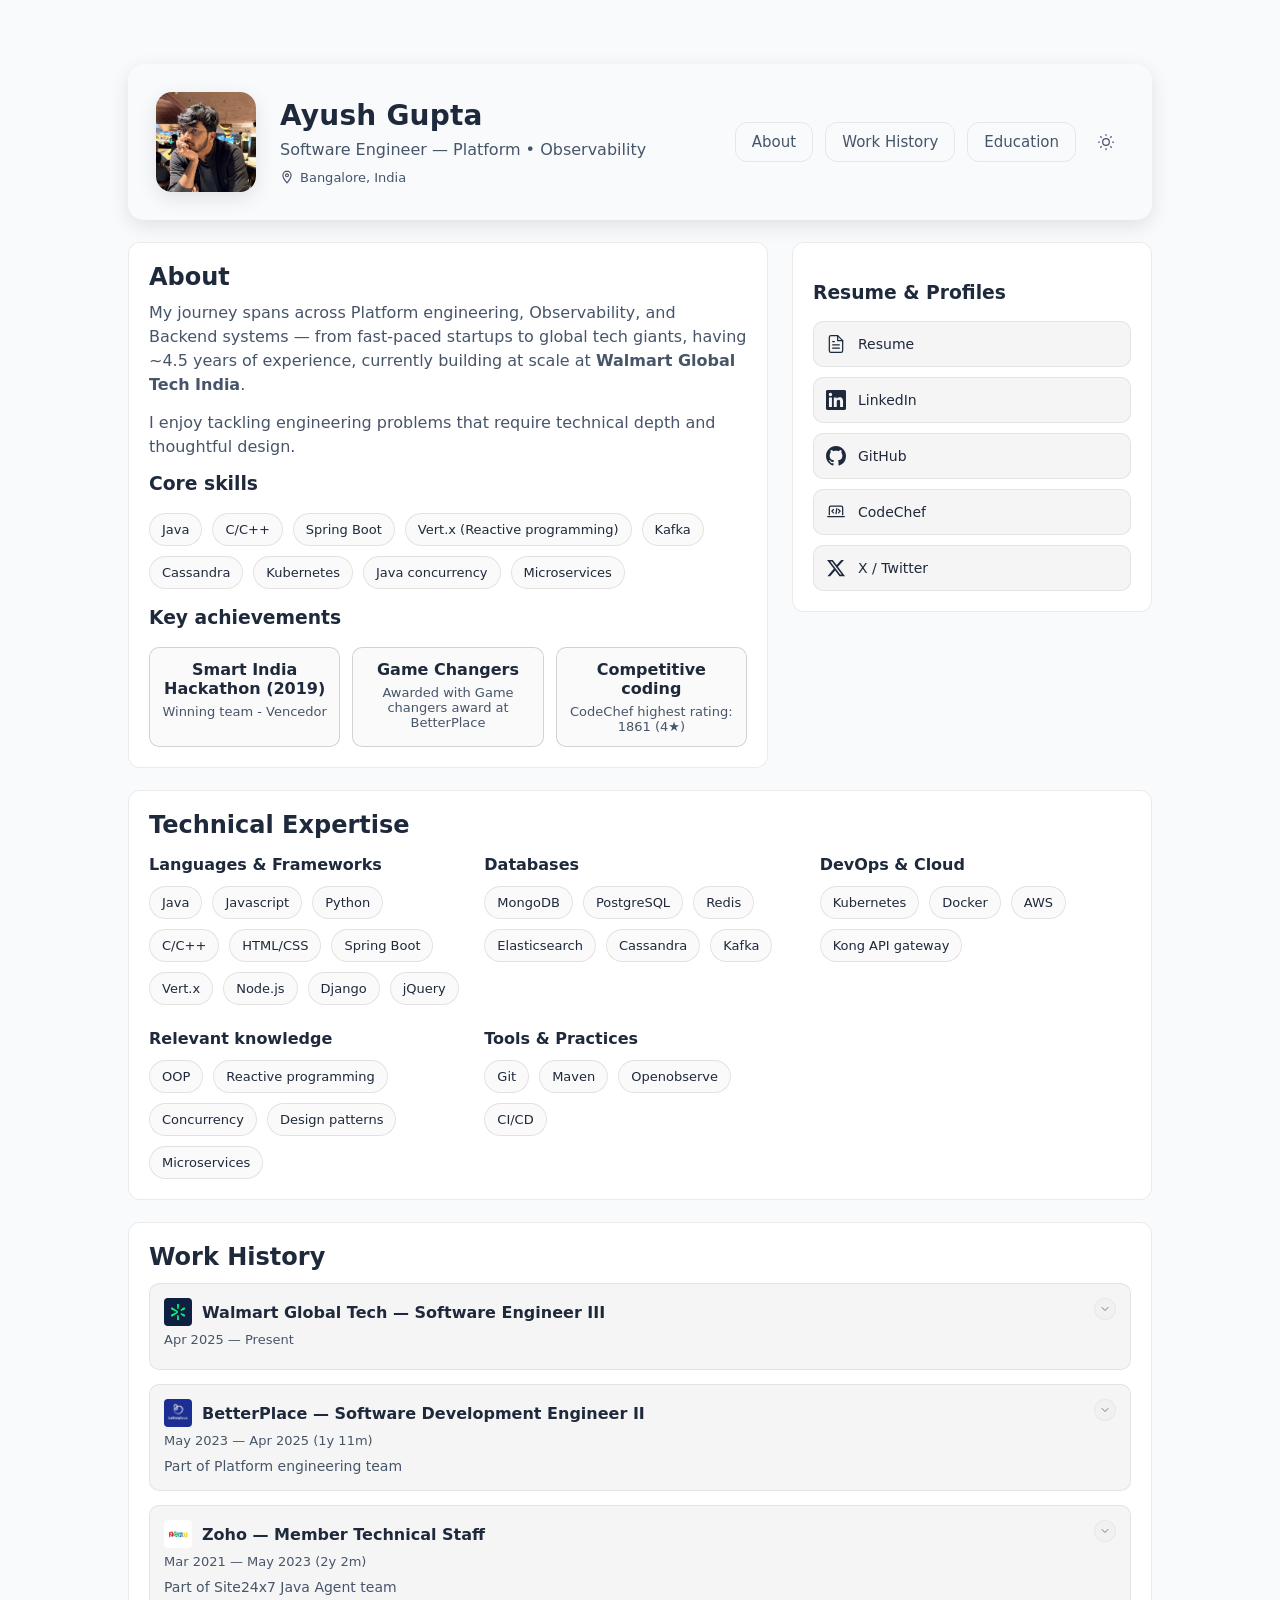
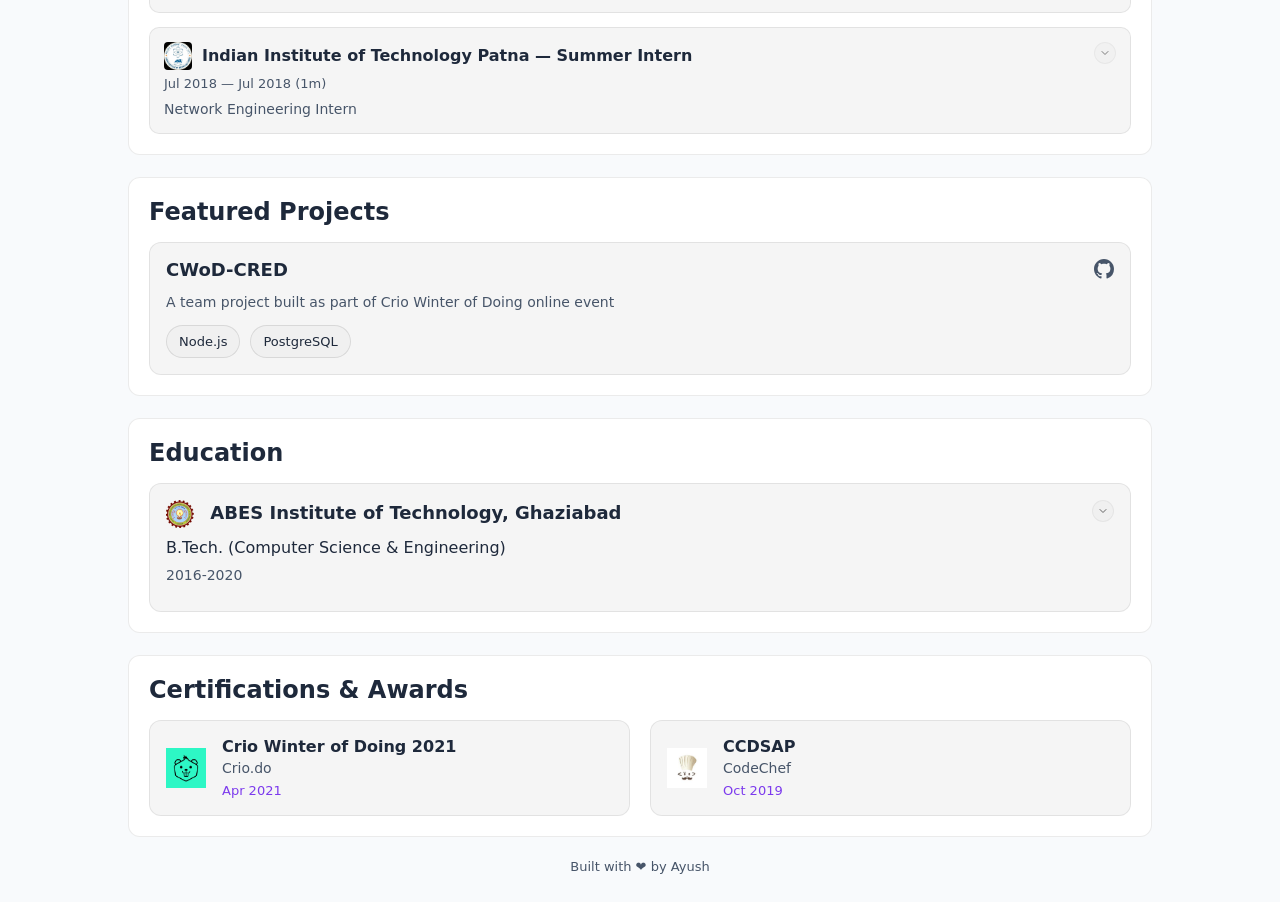
==== index.html @ 40478504 "Minor edits" ====
<!doctype html>
<html lang="en">
<head>
  <meta charset="utf-8" />
  <link rel="icon" type="image/jpeg" href="images/favicon.webp" />
  <meta name="viewport" content="width=device-width,initial-scale=1" />
  <title>Ayush Gupta — Portfolio</title>
  <meta name="description" content="Ayush Gupta — Software Engineer. Platform engineering, observability, backend systems." />
  <style>
    :root{
      --bg:#071224; --card:#071329; --text:#eaf0fb; --muted:#9aa8bf; --accent:#7c3aed; --accent-2:#2dd4bf;
      --glass: rgba(255,255,255,0.03); --card-border: rgba(255,255,255,0.02); --radius:14px; --maxw:1080px; --gap:20px; 
      --shadow: 0 6px 20px rgba(2,6,23,0.6);
      font-family:Inter, system-ui, -apple-system, "Segoe UI", Roboto, "Helvetica Neue", Arial; 
      color-scheme: dark light;
    }
    
    :root[data-theme="light"] {
      --bg: #f8fafc;
      --card: #ffffff;
      --text: #1e293b;
      --muted: #475569;
      --glass: rgba(0,0,0,0.04);
      --card-border: rgba(0,0,0,0.08);
      --shadow: 0 6px 20px rgba(0,0,0,0.1);
      color-scheme: light;
    }
    *{box-sizing:border-box}
    html,body{height:100%}
    body{margin:0;background:var(--bg);color:var(--text);-webkit-font-smoothing:antialiased;transition:background-color 0.3s, color 0.3s}
    a{color:inherit}
    .container{max-width:var(--maxw);margin:36px auto;padding:28px}

    /* Header (bigger) */
    header{display:flex;align-items:center;justify-content:space-between;gap:24px;padding:28px;border-radius:16px;background:linear-gradient(180deg, rgba(255,255,255,0.02), rgba(255,255,255,0.005));box-shadow:var(--shadow)}
    .brand{display:flex;align-items:center;gap:24px}
    .logo{height:100px;width:100px;border-radius:16px;overflow:hidden;box-shadow:var(--shadow)}
    .logo img{width:100%;height:100%;object-fit:cover}
    .title{line-height:1.2}
    .title h1{margin:0;font-size:28px;letter-spacing:0.2px;font-weight:700}
    .title p{margin:8px 0 0;color:var(--muted);font-size:16px}

    nav{display:flex;gap:12px}
    .chip{
      background:transparent;
      padding:10px 16px;
      border-radius:12px;
      font-size:15px;
      color:var(--muted);
      text-decoration:none;
      border:1px solid var(--card-border);
      transition:all 0.2s ease
    }
    .chip:hover{
      border-color:var(--accent);
      color:var(--accent);
      background:var(--glass)
    }

    main{margin-top:22px}
    .layout{display:grid;grid-template-columns:1fr 360px;gap:24px}

    .theme-toggle {
      cursor: pointer;
      border: none;
      background: transparent;
      padding: 8px;
      border-radius: 50%;
      display: flex;
      align-items: center;
      justify-content: center;
      color: var(--muted);
      transition: color 0.3s, background-color 0.3s;
    }
    .theme-toggle:hover {
      color: var(--text);
      background: var(--glass);
    }
    .theme-icon {
      width: 20px;
      height: 20px;
    }
    :root[data-theme="light"] .theme-icon .moon {
      display: none;
    }
    :root:not([data-theme="light"]) .theme-icon .sun {
      display: none;
    }
    
    .card{
      background:var(--card);
      border-radius:12px;
      padding:20px;
      border: 1px solid var(--card-border);
      transition: background-color 0.3s, border-color 0.3s;
    }
    h2{margin:0 0 8px}
    p.lead{color:var(--muted);margin:10px 0 14px;line-height:1.5}

    .skills{display:flex;flex-wrap:wrap;gap:10px}
    .skill{
      background:var(--glass);
      border:1px solid var(--card-border);
      padding:8px 12px;
      border-radius:999px;
      font-size:13px;
      color:var(--text);
      transition:all 0.2s ease
    }
    :root[data-theme="light"] .skill {
      background:rgba(0,0,0,0.02);
      border-color:rgba(0,0,0,0.1);
    }

    .experience{display:flex;flex-direction:column;gap:14px}
    .exp-item{
      padding:14px;
      border-radius:10px;
      background:var(--glass);
      border:1px solid var(--card-border);
      cursor:pointer;
      transition:all 0.3s ease;
      position:relative;
      overflow:hidden
    }
    .exp-item:hover {
      transform:translateY(-2px);
      border-color:var(--accent);
      box-shadow:var(--shadow)
    }
    .exp-item h4{margin:0 0 6px;font-size:16px}
    .exp-item time{display:block;color:var(--muted);font-size:13px;margin-bottom:8px}
    .small{color:var(--muted);font-size:14px;line-height:1.45}
    
    /* Expanded state styles */
    .exp-item .exp-details {
      height:0;
      opacity:0;
      transition:all 0.3s ease;
      overflow:hidden
    }
    .exp-item.expanded .exp-details {
      height:auto;
      opacity:1;
      margin-top:16px;
      padding-top:16px;
      border-top:1px dashed var(--card-border)
    }
    .exp-item::after {
      content:"";
      position:absolute;
      right:14px;
      top:14px;
      width:20px;
      height:20px;
      background:var(--glass);
      border:1px solid var(--card-border);
      border-radius:50%;
      transition:all 0.3s ease;
      background-image: url("data:image/svg+xml,%3Csvg xmlns='http://www.w3.org/2000/svg' viewBox='0 0 24 24' fill='none' stroke='currentColor' stroke-width='2' stroke-linecap='round' stroke-linejoin='round'%3E%3Cpolyline points='6 9 12 15 18 9'%3E%3C/polyline%3E%3C/svg%3E");
      background-size:12px;
      background-position:center;
      background-repeat:no-repeat;
      opacity:0.5
    }
    .exp-item:hover::after {
      opacity:1;
      border-color:var(--accent)
    }
    .exp-item.expanded::after {
      transform:rotate(180deg)
    }
    
    /* Awards section styles */
    .awards-section {
      margin-top: 20px;
      padding-top: 20px;
      border-top: 1px dashed var(--card-border);
    }
    
    .awards-section h5 {
      font-size: 15px;
      margin: 0 0 12px;
      color: var(--text);
    }
    
    .award-card {
      display: flex;
      gap: 16px;
      padding: 12px;
      border-radius: 8px;
      background: var(--glass);
      border: 1px solid var(--card-border);
      transition: all 0.2s ease;
    }
    
    .award-card:hover {
      transform: translateY(-2px);
      border-color: var(--accent);
      box-shadow: var(--shadow);
    }
    
    .award-image {
      width: 100px;
      height: 70px;
      object-fit: cover;
      border-radius: 6px;
      border: 1px solid var(--card-border);
    }
    
    .award-content {
      flex: 1;
    }
    
    .award-content h6 {
      margin: 0 0 6px;
      font-size: 14px;
      color: var(--text);
    }
    
    .award-content p {
      margin: 0 0 6px;
      font-size: 13px;
      color: var(--muted);
      line-height: 1.4;
    }
    
    .award-content time {
      font-size: 12px;
      color: var(--accent);
      margin: 0;
    }

    /* Technical Skills Section */
    .skills-grid {
      display: grid;
      grid-template-columns: repeat(auto-fit, minmax(250px, 1fr));
      gap: 24px;
      margin-top: 16px;
    }
    
    .skill-category h3 {
      font-size: 16px;
      margin: 0 0 12px;
      color: var(--text);
    }

    /* Projects Section */
    .projects-grid {
      display: grid;
      grid-template-columns: repeat(auto-fit, minmax(300px, 1fr));
      gap: 20px;
      margin-top: 16px;
    }

    .project-card {
      background: var(--glass);
      border: 1px solid var(--card-border);
      border-radius: 12px;
      padding: 16px;
      transition: all 0.3s ease;
    }

    .project-card:hover {
      transform: translateY(-2px);
      border-color: var(--accent);
      box-shadow: var(--shadow);
    }

    .project-header {
      display: flex;
      justify-content: space-between;
      align-items: flex-start;
      margin-bottom: 12px;
    }

    .project-header h3 {
      margin: 0;
      font-size: 18px;
      color: var(--text);
    }

    .project-links {
      display: flex;
      gap: 8px;
    }

    .project-link {
      width: 20px;
      height: 20px;
      color: var(--muted);
      transition: color 0.2s ease;
    }

    .project-link:hover {
      color: var(--accent);
    }

    .project-description {
      color: var(--muted);
      font-size: 14px;
      line-height: 1.5;
      margin: 0 0 12px;
    }

    /* Education Section */
    .education-list {
      display: flex;
      flex-direction: column;
      gap: 20px;
      margin-top: 16px;
    }

    .edu-item {
      background: var(--glass);
      border: 1px solid var(--card-border);
      border-radius: 12px;
      padding: 16px;
      cursor: pointer;
      position: relative;
      transition: all 0.3s ease;
    }
    .edu-item:hover { transform: translateY(-2px); border-color: var(--accent); box-shadow: var(--shadow); }

    .edu-header {
      display: flex;
      justify-content: space-between;
      align-items: baseline;
      margin-bottom: 8px;
    }

    .edu-header h3 {
      margin: 0;
      font-size: 18px;
      color: var(--text);
    }

    .edu-header time {
      color: var(--accent);
      font-size: 14px;
      margin-right: 40px;
    }

    .edu-major {
      font-size: 16px;
      color: var(--text);
      margin: 10px 0;
    }

    .edu-details {
      color: var(--muted);
      font-size: 14px;
      margin: 4px 0 12px;
    }

    /* Collapsible details for education (like Work History) */
    .edu-item .edu-details-wrap {
      height: 0;
      opacity: 0;
      overflow: hidden;
      transition: all 0.3s ease;
    }
    .edu-item.expanded .edu-details-wrap {
      height: auto;
      opacity: 1;
      margin-top: 12px;
      padding-top: 12px;
      border-top: 1px dashed var(--card-border);
    }
    .edu-item::after {
      content: "";
      position: absolute;
      right: 16px;
      top: 16px;
      width: 20px;
      height: 20px;
      background: var(--glass);
      border: 1px solid var(--card-border);
      border-radius: 50%;
      transition: all 0.3s ease;
      background-image: url("data:image/svg+xml,%3Csvg xmlns='http://www.w3.org/2000/svg' viewBox='0 0 24 24' fill='none' stroke='currentColor' stroke-width='2' stroke-linecap='round' stroke-linejoin='round'%3E%3Cpolyline points='6 9 12 15 18 9'%3E%3C/polyline%3E%3C/svg%3E");
      background-size: 12px;
      background-position: center;
      background-repeat: no-repeat;
      opacity: 0.6;
    }
    .edu-item:hover::after { opacity: 1; border-color: var(--accent); }
    .edu-item.expanded::after { transform: rotate(180deg); }

    .edu-achievements {
      display: flex;
      flex-wrap: wrap;
      gap: 16px;
      margin-top: 12px;
      padding-top: 12px;
      border-top: 1px dashed var(--card-border);
    }

    .achievement-item {
      display: flex;
      align-items: center;
      gap: 8px;
    }

    .achievement-label {
      color: var(--muted);
      font-size: 13px;
    }

    .achievement-value {
      color: var(--text);
      font-size: 13px;
      font-weight: 500;
    }

    /* Certifications Section */
    .cert-grid {
      display: grid;
      grid-template-columns: repeat(auto-fit, minmax(250px, 1fr));
      gap: 20px;
      margin-top: 16px;
    }

    .cert-card {
      display: flex;
      align-items: center;
      gap: 16px;
      background: var(--glass);
      border: 1px solid var(--card-border);
      border-radius: 12px;
      padding: 16px;
      transition: all 0.3s ease;
    }

    .cert-card:hover {
      transform: translateY(-2px);
      border-color: var(--accent);
      box-shadow: var(--shadow);
    }

    .cert-logo {
      width: 40px;
      height: 40px;
      color: var(--accent);
      flex-shrink: 0;
    }

    .cert-content {
      flex: 1;
    }

    .cert-content h3 {
      margin: 0 0 4px;
      font-size: 16px;
      color: var(--text);
    }

    .cert-content p {
      margin: 0 0 4px;
      font-size: 14px;
      color: var(--muted);
    }

    .cert-content time {
      font-size: 13px;
      color: var(--accent);
    }

    /* Modal styles (rectangle, more spacious) */
    .modal {
      display: none;
      position: fixed;
      inset: 0;
      width: 100%;
      height: 100%;
      background: rgba(0, 0, 0, 0.86);
      backdrop-filter: blur(6px);
      z-index: 1200;
      opacity: 0;
      transition: opacity 0.24s ease;
      align-items: center;
      justify-content: center;
      padding: 24px;
    }

    .modal.active { display: flex; opacity: 1; }

    .modal-content {
      position: relative;
      background: var(--card);
      border: 1px solid var(--card-border);
      border-radius: 12px;
      box-shadow: 0 32px 70px -24px rgba(0,0,0,0.55);
      margin: 0 auto;
      padding: 0;
      display: flex;
      align-items: center;
      justify-content: center;
      max-width: 96vw;
      max-height: 92vh;
      width: auto;
      height: auto;
      overflow: visible;
      transform: scale(0.99);
      transition: transform 0.24s ease, box-shadow 0.24s ease;
    }

    .modal.active .modal-content { transform: scale(1); }

    /* Left column (image or media) */
    .modal-content .media-column {
      flex: 0 0 42%;
      background: rgba(0,0,0,0.03);
      display:flex;
      align-items:center;
      justify-content:center;
      padding: 18px;
    }

    /* Right column (text/content) */
    .modal-content .content-column {
      flex: 1 1 58%;
      padding: 22px;
      overflow:auto;
    }

    /* Image/media inside left column */
    #modalImage {
      display: block;
      max-width: 90vw;
      max-height: 80vh;
      width: auto;
      height: auto;
      object-fit: contain;
      border-radius: 8px;
      margin: 0 auto;
      box-shadow: 0 4px 24px rgba(0,0,0,0.18);
      background: var(--card);
    }

    /* Modal navigation buttons for image slider */
    .modal-nav {
      position: absolute;
      top: 50%;
      transform: translateY(-50%);
      display: flex;
      gap: 12px;
      width: 100%;
      pointer-events: none;
    }
    .modal-nav button {
      pointer-events: auto;
      background: rgba(0,0,0,0.45);
      color: #fff;
      border: none;
      width: 44px;
      height: 44px;
      border-radius: 50%;
      display: flex;
      align-items: center;
      justify-content: center;
      cursor: pointer;
      transition: transform 0.12s ease, background 0.12s ease;
      box-shadow: 0 6px 16px rgba(0,0,0,0.35);
    }
    .modal-nav button:hover { transform: scale(1.06); background: rgba(0,0,0,0.6); }
    .modal-nav .prev { position: absolute; left: 12px; }
    .modal-nav .next { position: absolute; right: 12px; }

    .modal-indicator {
      position: absolute;
      bottom: 10px;
      left: 50%;
      transform: translateX(-50%);
      color: var(--text);
      background: rgba(0,0,0,0.3);
      padding: 6px 10px;
      border-radius: 999px;
      font-size: 13px;
      backdrop-filter: blur(6px);
    }

    /* Modal close - slightly larger for easier hit target */
    .modal-close {
      position: absolute;
      top: 14px;
      right: 14px;
      width: 44px;
      height: 44px;
      border: none;
      background: var(--card);
      color: var(--text);
      border-radius: 50%;
      cursor: pointer;
      display: flex;
      align-items: center;
      justify-content: center;
      box-shadow: 0 6px 18px rgba(0, 0, 0, 0.25);
      border: 1px solid var(--card-border);
      transition: all 0.18s ease;
      z-index: 3;
    }

    .modal-close:hover { background: var(--accent); color: white; transform: scale(1.06); }

    /* Make award image clickable */
    .award-image { cursor: pointer; transition: transform 0.18s ease; }
    .award-image:hover { transform: scale(1.03); }



    @media (max-width:900px) {
      .modal-content { flex-direction: column; height: auto; max-height: 92vh; }
      .modal-content .media-column { flex: 0 0 auto; width: 100%; padding:12px }
      .modal-content .content-column { padding:16px }
      #modalImage { max-height: 48vh }
    }

    .right .card{position:sticky;top:28px}
    .profiles{display:flex;flex-direction:column;gap:10px}
    .profile-link{
      display:flex;
      align-items:center;
      gap:12px;
      text-decoration:none;
      padding:12px;
      border-radius:10px;
      background:var(--glass);
      border:1px solid var(--card-border);
      transition:all 0.2s ease
    }
    .profile-link:hover {
      border-color:var(--accent);
      background:var(--glass);
      transform:translateY(-1px)
    }
    .profile-link svg{
      width:20px;
      height:20px;
      flex:0 0 20px;
      transition:color 0.2s ease
    }
    .profile-link span{
      font-size:14px;
      color:var(--text);
      transition:color 0.2s ease
    }
    .profile-link:hover svg,
    .profile-link:hover span {
      color:var(--accent)
    }

    .profile-image { cursor: pointer; transition: transform 0.18s ease; }
    .profile-image:hover { transform: scale(1.03); }

    .meta-block{margin-top:12px;padding-top:12px;border-top:1px dashed rgba(255,255,255,0.02)}

    /* Achievements moved to center */
    .achievements-core{display:grid;grid-template-columns:repeat(3,1fr);gap:12px;margin-top:14px}
    .ach-card{
      background: var(--glass);
      padding:12px;
      border-radius:10px;
      border:1px solid var(--card-border);
      text-align:center;
      cursor:pointer;
      transition:all 0.28s ease;
      position:relative;
      overflow:hidden;
    }
    .ach-card:hover{transform:translateY(-3px);box-shadow:var(--shadow);border-color:var(--accent)}
    .ach-card h4{margin:0 0 6px}
    .ach-card p{margin:0;color:var(--muted);font-size:13px}
    .ach-card .ach-details{height:0;opacity:0;overflow:hidden;transition:all 0.28s ease;padding:0 6px}
    .ach-card.expanded{border-color:var(--accent)}
    .ach-card.expanded .ach-details{height:auto;opacity:1;margin-top:12px;padding-top:12px;border-top:1px dashed var(--card-border)}
  /* Remove dropdown indicator for achievement cards */
  .ach-card::after{display:none}

    /* Light mode: make achievements look boxier with clearer borders */
    :root[data-theme="light"] .ach-card {
      background: rgba(0,0,0,0.02);
      border-color: rgba(0,0,0,0.16);
    }

    footer{text-align:center;color:var(--muted);font-size:13px;margin-top:22px}

    @media (max-width:980px){.layout{grid-template-columns:1fr}.achievements-core{grid-template-columns:repeat(2,1fr)}.logo{height:68px;width:68px}.title h1{font-size:20px}}
    @media (max-width:560px){.achievements-core{grid-template-columns:1fr}.logo{height:56px;width:56px}.title h1{font-size:18px}}
  </style>
</head>
<body>
  <div class="container">
    <header>
  <div class="brand">
  <div class="logo"><img src="" class="profile-image" alt="Ayush Gupta"></div>
        <div class="title">
          <h1>Ayush Gupta</h1>
          <p>Software Engineer — Platform • Observability</p>
          <p style="font-size:13px;color:var(--muted);margin:10px 0 0;display:flex;align-items:center;gap:6px"><svg width="14" height="14" viewBox="0 0 24 24" fill="none" stroke="currentColor" stroke-width="2" stroke-linecap="round" stroke-linejoin="round"><path d="M12 2C8.13 2 5 5.13 5 9c0 5.25 7 13 7 13s7-7.75 7-13c0-3.87-3.13-7-7-7zM12 11.5c-1.38 0-2.5-1.12-2.5-2.5s1.12-2.5 2.5-2.5 2.5 1.12 2.5 2.5-1.12 2.5-2.5 2.5z"/></svg>Bangalore, India</p>
        </div>
      </div>

      <nav>
        <a class="chip" href="#about">About</a>
        <a class="chip" href="#timeline">Work History</a>
        <a class="chip" href="#education">Education</a>
        <button class="chip theme-toggle" aria-label="Toggle theme">
          <svg class="theme-icon" viewBox="0 0 24 24" fill="none" xmlns="http://www.w3.org/2000/svg">
            <path class="sun" d="M12 3v1m0 16v1m9-9h-1M4 12H3m15.364 6.364l-.707-.707M6.343 6.343l-.707-.707m12.728 0l-.707.707M6.343 17.657l-.707.707M16 12a4 4 0 11-8 0 4 4 0 018 0z" stroke="currentColor" stroke-width="1.5" stroke-linecap="round" stroke-linejoin="round"/>
            <path class="moon" d="M20.354 15.354A9 9 0 018.646 3.646 9.003 9.003 0 0012 21a9.003 9.003 0 008.354-5.646z" stroke="currentColor" stroke-width="1.5"/>
          </svg>
        </button>
      </nav>
    </header>

    <main>
      <div class="layout">
        <section class="card" id="about">
          <h2>About</h2>
          <p class="lead">My journey spans across Platform engineering, Observability, and Backend systems — from fast-paced startups to global tech giants, having ~4.5 years of experience, currently building at scale at <strong>Walmart Global Tech India</strong>.</p>
          <p class="lead">I enjoy tackling engineering problems that require technical depth and thoughtful design.</p>

          <h3 style="margin-top:12px">Core skills</h3>
          <div class="skills" style="margin-top:8px">
            <div class="skill">Java</div>
            <div class="skill">C/C++</div>
            <div class="skill">Spring Boot</div>
            <div class="skill">Vert.x (Reactive programming)</div>
            <div class="skill">Kafka</div>
            <div class="skill">Cassandra</div>
            <div class="skill">Kubernetes</div>
            <div class="skill">Java concurrency</div>
            <div class="skill">Microservices</div>
          </div>

          <div id="achievements" style="margin-top:18px">
            <h3>Key achievements</h3>
            <div class="achievements-core">
              <div class="ach-card">
                <h4>Smart India Hackathon (2019)</h4>
                <p>Winning team - Vencedor</p>
                <!-- <div class="ach-details">
                  <p style="margin:0;color:var(--text);font-size:14px;line-height:5.0">Part of a cross-functional team that built a prototype solution for insurance claim automation; presented solution to judges and awarded first place in the regional round.</p>
                </div> -->
              </div>

              <div class="ach-card">
                <h4>Game Changers</h4>
                <p>Awarded with Game changers award at BetterPlace</p>
                <!-- <div class="ach-details">
                  <p style="margin:0;color:var(--text);font-size:14px;line-height:5.0">Recognized for impactful engineering contributions that improved platform reliability and throughput; contributed key design changes adopted across services.</p>
                </div> -->
              </div>

              <div class="ach-card">
                <h4>Competitive coding</h4>
                <p>CodeChef highest rating: 1861 (4★)</p>
                <!-- <div class="ach-details">
                  <p style="margin:0;color:var(--text);font-size:14px;line-height:5.0">Active competitive programmer with a focus on algorithms and data structures; participated in national-level contests and mentored juniors.</p>
                </div> -->
              </div>
            </div>
          </div>

        </section>

        <aside class="right">
          <div class="card">
            <h3>Resume & Profiles</h3>
            <div class="profiles" style="margin-top:10px">
              <a class="profile-link" href="https://bit.ly/resume-ayush-2025" target="_blank">
                <svg viewBox="0 0 24 24" fill="none" xmlns="http://www.w3.org/2000/svg">
                  <path d="M14 2H6C4.89543 2 4 2.89543 4 4V20C4 21.1046 4.89543 22 6 22H18C19.1046 22 20 21.1046 20 20V8L14 2Z" stroke="currentColor" stroke-width="1.5" stroke-linecap="round" stroke-linejoin="round"/>
                  <path d="M14 2V8H20" stroke="currentColor" stroke-width="1.5" stroke-linecap="round" stroke-linejoin="round"/>
                  <path d="M16 13H8" stroke="currentColor" stroke-width="1.5" stroke-linecap="round" stroke-linejoin="round"/>
                  <path d="M16 17H8" stroke="currentColor" stroke-width="1.5" stroke-linecap="round" stroke-linejoin="round"/>
                  <path d="M10 9H8" stroke="currentColor" stroke-width="1.5" stroke-linecap="round" stroke-linejoin="round"/>
                </svg>
                <span>Resume</span>
              </a>
              <a class="profile-link" href="https://linkedin.com/in/ayug98" target="_blank">
                <svg viewBox="0 0 24 24" fill="none" xmlns="http://www.w3.org/2000/svg"><path fill-rule="evenodd" clip-rule="evenodd" d="M20.447 20.452h-3.554v-5.569c0-1.328-.027-3.037-1.852-3.037-1.853 0-2.136 1.445-2.136 2.939v5.667H9.351V9h3.414v1.561h.046c.477-.9 1.637-1.85 3.37-1.85 3.601 0 4.267 2.37 4.267 5.455v6.286zM5.337 7.433a2.062 2.062 0 01-2.063-2.065 2.064 2.064 0 112.063 2.065zm1.782 13.019H3.555V9h3.564v11.452zM22.225 0H1.771C.792 0 0 .774 0 1.729v20.542C0 23.227.792 24 1.771 24h20.451C23.2 24 24 23.227 24 22.271V1.729C24 .774 23.2 0 22.222 0h.003z" fill="currentColor"/></svg>
                <span>LinkedIn</span>
              </a>
              <a class="profile-link" href="https://github.com/ayush-0101" target="_blank">
                <svg viewBox="0 0 24 24" fill="none" xmlns="http://www.w3.org/2000/svg"><path fill-rule="evenodd" clip-rule="evenodd" d="M12 0C5.37 0 0 5.37 0 12c0 5.31 3.435 9.795 8.205 11.385.6.105.825-.255.825-.57 0-.285-.015-1.23-.015-2.235-3.015.555-3.795-.735-4.035-1.41-.135-.345-.72-1.41-1.23-1.695-.42-.225-1.02-.78-.015-.795.945-.015 1.62.87 1.845 1.23 1.08 1.815 2.805 1.305 3.495.99.105-.78.42-1.305.765-1.605-2.67-.3-5.46-1.335-5.46-5.925 0-1.305.465-2.385 1.23-3.225-.12-.3-.54-1.53.12-3.18 0 0 1.005-.315 3.3 1.23.96-.27 1.98-.405 3-.405s2.04.135 3 .405c2.295-1.56 3.3-1.23 3.3-1.23.66 1.65.24 2.88.12 3.18.765.84 1.23 1.905 1.23 3.225 0 4.605-2.805 5.625-5.475 5.925.435.375.81 1.095.81 2.22 0 1.605-.015 2.895-.015 3.3 0 .315.225.69.825.57A12.02 12.02 0 0024 12c0-6.63-5.37-12-12-12z" fill="currentColor"/></svg>
                <span>GitHub</span>
              </a>
              <a class="profile-link" href="https://codechef.com/users/ayush_0101" target="_blank">
                <svg viewBox="0 0 24 24" fill="none" xmlns="http://www.w3.org/2000/svg">
                  <path d="M20 16V7C20 5.89543 19.1046 5 18 5H6C4.89543 5 4 5.89543 4 7V16" stroke="currentColor" stroke-width="1.5"/>
                  <path d="M2 17.5H22" stroke="currentColor" stroke-width="1.5" stroke-linecap="round"/>
                  <path d="M9 9L7 11L9 13" stroke="currentColor" stroke-width="1.5" stroke-linecap="round" stroke-linejoin="round"/>
                  <path d="M15 9L17 11L15 13" stroke="currentColor" stroke-width="1.5" stroke-linecap="round" stroke-linejoin="round"/>
                  <path d="M12 14L13 8" stroke="currentColor" stroke-width="1.5" stroke-linecap="round"/>
                </svg>
                <span>CodeChef</span>
              </a>
              <a class="profile-link" href="https://x.com/ayug_98" target="_blank">
                <svg viewBox="0 0 24 24" fill="none" xmlns="http://www.w3.org/2000/svg"><path d="M18.244 2.25h3.308l-7.227 8.26 8.502 11.24H16.17l-5.214-6.817L4.99 21.75H1.68l7.73-8.835L1.254 2.25H8.08l4.713 6.231zm-1.161 17.52h1.833L7.084 4.126H5.117z" fill="currentColor"/></svg>
                <span>X / Twitter</span>
              </a>
            </div>
          </div>
        </aside>
      </div>

      <style>
        .company-logo {
          width: 28px;
          height: 28px;
          margin-right: 10px;
          vertical-align: middle;
          display: inline-block;
          object-fit: contain;
          background: transparent;
        }
        .zoho-logo {
          background: #fff;
          padding: 2px;
          border-radius: 4px;
        }
        .exp-item h4 {
          display: flex;
          align-items: center;
        }
      </style>
      <!-- Technical Skills Section -->
      <section class="card" id="skills-detail" style="margin-top:22px">
        <h2>Technical Expertise</h2>
        <div class="skills-grid">
          <div class="skill-category">
            <h3>Languages & Frameworks</h3>
            <div class="skills">
              <div class="skill">Java</div>
              <div class="skill">Javascript</div>
              <div class="skill">Python</div>
              <div class="skill">C/C++</div>
              <div class="skill">HTML/CSS</div>
              <div class="skill">Spring Boot</div>
              <div class="skill">Vert.x</div>
              <div class="skill">Node.js</div>
              <div class="skill">Django</div>
              <div class="skill">jQuery</div>
            </div>
          </div>
          <div class="skill-category">
            <h3>Databases</h3>
            <div class="skills">
              <div class="skill">MongoDB</div>
              <div class="skill">PostgreSQL</div>
              <div class="skill">Redis</div>
              <div class="skill">Elasticsearch</div>
              <div class="skill">Cassandra</div>
              <div class="skill">Kafka</div>
            </div>
          </div>
          <div class="skill-category">
            <h3>DevOps & Cloud</h3>
            <div class="skills">
              <div class="skill">Kubernetes</div>
              <div class="skill">Docker</div>
              <div class="skill">AWS</div>
              <div class="skill">Kong API gateway</div>
            </div>
          </div>
          <div class="skill-category">
            <h3>Relevant knowledge</h3>
            <div class="skills">
              <div class="skill">OOP</div>
              <div class="skill">Reactive programming</div>
              <div class="skill">Concurrency</div>
              <div class="skill">Design patterns</div>
              <div class="skill">Microservices</div>
            </div>
          </div>
          <div class="skill-category">
            <h3>Tools & Practices</h3>
            <div class="skills">
              <div class="skill">Git</div>
              <div class="skill">Maven</div>
              <div class="skill">Openobserve</div>
              <div class="skill">CI/CD</div>
            </div>
          </div>
        </div>
      </section>

      <!-- Work History Section -->
      <section class="card" id="timeline" style="margin-top:22px">
        <h2>Work History</h2>
        <div style="margin-top:12px" class="experience">
          <div class="exp-item">
            <h4>
              <img src="images/walmart.jpg" class="company-logo" alt="Walmart Logo" style="border-radius: 4px; object-fit: cover;">
              Walmart Global Tech — Software Engineer III
            </h4>
            <time>Apr 2025 — Present</time>
            <!-- <div class="small">Part of Controls Tech Assurance(InfoSec) team</div> -->
            <div class="exp-details">
              <div class="skills" style="margin-bottom:12px">
                <div class="skill">Java</div>
                <div class="skill">Spring Boot</div>
                <div class="skill">Cassandra</div>
              </div>
              
            </div>
          </div>

          <div class="exp-item">
            <h4>
              <img src="images/betterplace.jpg" class="company-logo" alt="BetterPlace Logo" style="border-radius: 4px; object-fit: cover;">
              BetterPlace — Software Development Engineer II
            </h4>
            <time>May 2023 — Apr 2025 (1y 11m)</time>
            <div class="small">Part of Platform engineering team</div>
            <div class="exp-details">
              <div class="skills" style="margin-bottom:12px">
                <div class="skill">Java</div>
                <div class="skill">Vert.x</div>
                <div class="skill">MongoDB</div>
                <div class="skill">Elasticsearch</div>
                <div class="skill">Kafka</div>
                <div class="skill">Redis</div>
                <div class="skill">Node.js</div>
                <div class="skill">Kubernetes</div>
                <div class="skill">Microservices</div>
              </div>
              
              
              <div class="awards-section">
                <h5>🏆 Awards & Recognition</h5>
                <div class="award-card">
                  <img src="images/certificate.jpg" alt="Game Changers Award Certificate" class="award-image">
                  <div class="award-content">
                    <h6>Game Changers Award</h6>
                    <p>In recognition of outstanding performance towards driving organizational goals</p>
                    <time>Dec 2023</time>
                  </div>
                </div>
              </div>
            </div>
          </div>

          <div class="exp-item">
            <h4>
              <img src="images/zoho.svg" class="company-logo zoho-logo" alt="Zoho Logo" style="border-radius: 4px; object-fit: contain; background:#fff; padding:2px;">
              Zoho — Member Technical Staff
            </h4>
            <time>Mar 2021 — May 2023 (2y 2m)</time>
            <div class="small">Part of Site24x7 Java Agent team</div>
            <div class="exp-details">
              <div class="skills" style="margin-bottom:12px">
                <div class="skill">Java</div>
                <div class="skill">Java agent</div>
                <div class="skill">APM</div>
                <div class="skill">Log4j2</div>
                <div class="skill">Java concurrency</div>
                <div class="skill">Design patterns</div>
              </div>
              
            </div>
          </div>

          <div class="exp-item">
            <h4>
              <img src="images/iitp.jpg" class="company-logo" alt="IIT Patna Logo" style="border-radius: 4px; object-fit: cover;">
              Indian Institute of Technology Patna — Summer Intern
            </h4>
            <time>Jul 2018 — Jul 2018 (1m)</time>
            <div class="small">Network Engineering Intern</div>
            <div class="exp-details">
              <div class="skills" style="margin-bottom:12px">
                <div class="skill">Network design</div>
                <div class="skill">Cisco Packet Tracer</div>
                <div class="skill">Cisco ios</div>
              </div>
              
            </div>
          </div>

        </div>
      </section>

      <!-- Featured Projects Section -->
      <section class="card" id="projects" style="margin-top:22px">
        <h2>Featured Projects</h2>
        <div class="projects-grid">
          <!-- Project Card Template -->
          <div class="project-card">
            <div class="project-header">
              <h3>CWoD-CRED</h3>
              <div class="project-links">
                <a href="https://github.com/Crio-Winter-of-Doing-2021/CRED-T5" class="project-link" target="_blank">
                  <svg viewBox="0 0 24 24" fill="none" xmlns="http://www.w3.org/2000/svg">
                    <path fill-rule="evenodd" clip-rule="evenodd" d="M12 0C5.37 0 0 5.37 0 12c0 5.31 3.435 9.795 8.205 11.385.6.105.825-.255.825-.57 0-.285-.015-1.23-.015-2.235-3.015.555-3.795-.735-4.035-1.41-.135-.345-.72-1.41-1.23-1.695-.42-.225-1.02-.78-.015-.795.945-.015 1.62.87 1.845 1.23 1.08 1.815 2.805 1.305 3.495.99.105-.78.42-1.305.765-1.605-2.67-.3-5.46-1.335-5.46-5.925 0-1.305.465-2.385 1.23-3.225-.12-.3-.54-1.53.12-3.18 0 0 1.005-.315 3.3 1.23.96-.27 1.98-.405 3-.405s2.04.135 3 .405c2.295-1.56 3.3-1.23 3.3-1.23.66 1.65.24 2.88.12 3.18.765.84 1.23 1.905 1.23 3.225 0 4.605-2.805 5.625-5.475 5.925.435.375.81 1.095.81 2.22 0 1.605-.015 2.895-.015 3.3 0 .315.225.69.825.57A12.02 12.02 0 0024 12c0-6.63-5.37-12-12-12z" fill="currentColor"/>
                  </svg>
                </a>
              </div>
            </div>
            <p class="project-description">A team project built as part of Crio Winter of Doing online event</p>
            <div class="skills">
              <div class="skill">Node.js</div>
              <div class="skill">PostgreSQL</div>
            </div>
          </div>
          <!-- Add more project cards -->
        </div>
      </section>

      <!-- Education Section -->
      <section class="card" id="education" style="margin-top:22px">
        <h2>Education</h2>
        <div class="education-list">
          <div class="edu-item">
            <div class="edu-header">
              <h3>
              <img src="images/aktu.webp" class="company-logo" alt="ABES Logo" style="width: 28px; height: 28px; margin-right: 10px; border-radius: 4px; object-fit: cover;">
              ABES Institute of Technology, Ghaziabad
              </h3>
            </div>
            <p class="edu-major">B.Tech. (Computer Science & Engineering)</p>
            <p class="edu-details">2016-2020</p>
            <div class="edu-details-wrap">
              <p class="edu-details" style="margin-top:8px">
                <strong>Activities and Societies:</strong>
                <ul style="margin:8px 0;padding-left:20px;color:var(--muted)">
                  <li>Hackathons and Competitive programming</li>
                </ul>
              </p>
              <div class="edu-achievements">
                <div class="achievement-item">
                  <span class="achievement-label">CGPA:</span>
                  <span class="achievement-value">7.16</span>
                </div>
                <!-- Add more achievements -->
              </div>
            </div>
          </div>
        </div>
      </section>

      <!-- Certifications Section -->
      <section class="card" id="certifications" style="margin-top:22px">
        <h2>Certifications & Awards</h2>
        <div class="cert-grid">
          <!-- Certificate Card Template -->
          <div class="cert-card">
            <img src="images/crio.png" alt="Crio.do Logo" class="cert-logo" style="object-fit: contain;">
            <a href="https://crio-assets.s3.ap-south-1.amazonaws.com/certificates/3502ee0dffe4762e/9d753e06293c5365.png" target="_blank" style="text-decoration: none; color: inherit; flex: 1;">
              <div class="cert-content">
              <h3>Crio Winter of Doing 2021</h3>
              <p>Crio.do</p>
              <time>Apr 2021</time>
              </div>
            </a>
          </div>
          <div class="cert-card">
            <img src="images/codechef.jpg" alt="Codechef Logo" class="cert-logo" style="object-fit: contain;">
            <a href="https://www.codechef.com/certificates/public/0a30ed5" target="_blank" style="text-decoration: none; color: inherit; flex: 1;">
              <div class="cert-content">
              <h3>CCDSAP</h3>
              <p>CodeChef</p>
              <time>Oct 2019</time>
              </div>
            </a>
          </div>
        </div>
      </section>

    </main>

    <footer>
      Built with ❤️ by Ayush
    </footer>
  </div>

  <!-- Image Modal -->
  <div class="modal" id="imageModal">
    <div class="modal-content" style="padding:0; background:transparent; box-shadow:none; border:none; position:relative;">
      <button class="modal-close" aria-label="Close modal" style="position:absolute;top:10px;right:10px;z-index:3; background:rgba(0,0,0,0.45); color:#fff;">
        <svg viewBox="0 0 24 24" width="20" height="20" fill="none" stroke="currentColor" stroke-width="2">
          <line x1="18" y1="6" x2="6" y2="18"></line>
          <line x1="6" y1="6" x2="18" y2="18"></line>
        </svg>
      </button>
      <div class="modal-nav">
        <button id="modalPrev" class="prev" aria-label="Previous image">
          <svg viewBox="0 0 24 24" width="18" height="18" fill="none" stroke="currentColor" stroke-width="2"><polyline points="15 18 9 12 15 6"/></svg>
        </button>
        <button id="modalNext" class="next" aria-label="Next image">
          <svg viewBox="0 0 24 24" width="18" height="18" fill="none" stroke="currentColor" stroke-width="2"><polyline points="9 18 15 12 9 6"/></svg>
        </button>
      </div>
      <img src="" alt="" id="modalImage">
      <div id="modalIndicator" class="modal-indicator" aria-hidden="true"></div>
    </div>
  </div>

  <script>
    // Theme Toggle Functionality
    const themeToggle = document.querySelector('.theme-toggle');
    
    function setTheme(theme) {
      document.documentElement.setAttribute('data-theme', theme);
      localStorage.setItem('theme', theme);
    }

    function toggleTheme() {
      const currentTheme = document.documentElement.getAttribute('data-theme');
      const newTheme = currentTheme === 'light' ? 'dark' : 'light';
      setTheme(newTheme);
    }

    themeToggle.addEventListener('click', toggleTheme);

    const savedTheme = localStorage.getItem('theme');
    if (savedTheme) {
      setTheme(savedTheme);
    } else if (window.matchMedia('(prefers-color-scheme: light)').matches) {
      setTheme('light');
    }

  // Work Experience Item Expansion
    const expItems = document.querySelectorAll('.exp-item');
    
    expItems.forEach(item => {
      item.addEventListener('click', () => {
        // If already expanded, collapse it
        if (item.classList.contains('expanded')) {
          item.classList.remove('expanded');
          return;
        }
        
        // Collapse all other items
        expItems.forEach(otherItem => {
          if (otherItem !== item && otherItem.classList.contains('expanded')) {
            otherItem.classList.remove('expanded');
          }
        });
        
        // Expand this item
        item.classList.add('expanded');
        
        // Smooth scroll into view if needed
        const itemRect = item.getBoundingClientRect();
        const isPartiallyVisible = (itemRect.bottom > window.innerHeight);
        
        if (isPartiallyVisible) {
          setTimeout(() => {
            item.scrollIntoView({ behavior: 'smooth', block: 'nearest' });
          }, 300); // Wait for expansion animation
        }
      });
    });

    // Education item expansion (similar to exp-item)
    const eduItems = document.querySelectorAll('.edu-item');
    eduItems.forEach(item => {
      item.addEventListener('click', () => {
        // Toggle only this one (no auto-collapse requirement unless desired)
        item.classList.toggle('expanded');
        // Optional scroll into view if expanded near bottom
        if (item.classList.contains('expanded')) {
          const rect = item.getBoundingClientRect();
          if (rect.bottom > window.innerHeight) {
            setTimeout(() => item.scrollIntoView({behavior:'smooth', block:'nearest'}), 300);
          }
        }
      });
    });

    // Achievements: open a full-content modal when clicked (allows embedding files)
    const achCards = document.querySelectorAll('.ach-card');
    const contentModal = document.createElement('div');
    contentModal.className = 'modal';
    contentModal.id = 'contentModal';
    contentModal.innerHTML = `
      <div class="modal-content">
        <button class="modal-close content-close" aria-label="Close modal">
          <svg viewBox="0 0 24 24" width="24" height="24" fill="none" stroke="currentColor" stroke-width="2">
            <line x1="18" y1="6" x2="6" y2="18"></line>
            <line x1="6" y1="6" x2="18" y2="18"></line>
          </svg>
        </button>
        <div id="modalBody" style="background:transparent;padding:18px;color:var(--text);max-height:80vh;overflow:auto"></div>
      </div>
    `;
    document.body.appendChild(contentModal);

    const modalContentContainer = document.getElementById('contentModal');
    const modalBody = document.getElementById('modalBody');
    const contentClose = modalContentContainer ? modalContentContainer.querySelector('.modal-close') : null;

    achCards.forEach(card => {
      card.addEventListener('click', (e) => {
        // disabling click for now
        
        // e.stopPropagation();
        // // Use the hidden .ach-details as content; allow embedding arbitrary HTML
        // const details = card.querySelector('.ach-details');
        // const header = card.querySelector('h4') ? card.querySelector('h4').innerText : '';
        // modalBody.innerHTML = `<h3 style="margin-top:0;margin-bottom:8px;color:var(--text)">${header}</h3>` + (details ? details.innerHTML : '');

        // // Show modal
        // modalContentContainer.style.display = 'flex';
        // modalContentContainer.offsetHeight; // reflow
        // modalContentContainer.classList.add('active');
        // document.body.style.overflow = 'hidden';
      });
    });

    // Close handlers for content modal
    function closeContentModal() {
      if (!modalContentContainer) return;
      modalContentContainer.classList.remove('active');
      document.body.style.overflow = '';
      modalContentContainer.addEventListener('transitionend', function hide(e) {
        if (e.propertyName === 'opacity') {
          modalContentContainer.style.display = 'none';
          modalContentContainer.removeEventListener('transitionend', hide);
          modalBody.innerHTML = '';
        }
      });
    }

    if (contentClose) contentClose.addEventListener('click', (e) => { e.stopPropagation(); closeContentModal(); });
    if (modalContentContainer) {
      modalContentContainer.addEventListener('click', (e) => { if (e.target === modalContentContainer) closeContentModal(); });
    }
    document.addEventListener('keydown', (e) => { if (e.key === 'Escape' && modalContentContainer && modalContentContainer.classList.contains('active')) closeContentModal(); });

    // Image Modal / Slider Functionality
    const modal = document.getElementById('imageModal');
    const modalImg = document.getElementById('modalImage');
    const modalClose = modal.querySelector('.modal-close');
    const prevBtn = document.getElementById('modalPrev');
    const nextBtn = document.getElementById('modalNext');
    const modalIndicator = document.getElementById('modalIndicator');

    // Discover slides dynamically by probing images/slides/imgN with common extensions
    let gallery = [];
    const slideExtensions = ['jpg','jpeg','png','gif','svg'];
    function loadImage(src) {
      return new Promise((resolve, reject) => {
        const img = new Image();
        img.onload = () => resolve(src);
        img.onerror = reject;
        img.src = src;
      });
    }
    async function discoverSlides(maxIndex = 2) {
      const found = [];
      for (let i = 1; i <= maxIndex; i++) {
        let added = false;
        for (const ext of slideExtensions) {
          const src = `images/slides/img${i}.${ext}`;
          try {
            await loadImage(src);
            found.push(src);
            added = true;
            break; // proceed to next index once one extension matched
          } catch (_) {
            // try next extension
          }
        }
        // If no extension matched for this index, continue; stop condition: allow gaps
      }
      return found;
    }

    (async function initSlides() {
      try {
        gallery = await discoverSlides(2);
      } catch (_) {
        gallery = [];
      }
      // Set profile to first slide if available
      const profileImgEl = document.querySelector('.profile-image');
      if (profileImgEl && gallery.length) {
        profileImgEl.src = gallery[0];
        profileImgEl.alt = 'Profile image 1';
      }
    })();

    let currentIndex = 0;

    function setNavVisible(visible) {
      if (!prevBtn || !nextBtn || !modalIndicator) return;
      prevBtn.style.display = visible ? '' : 'none';
      nextBtn.style.display = visible ? '' : 'none';
      modalIndicator.style.display = visible ? '' : 'none';
    }

    function showImage(index) {
      if (!gallery.length) return; // nothing to show from slides
      // wrap-around
      index = ((index % gallery.length) + gallery.length) % gallery.length;
      currentIndex = index;
      modalImg.src = gallery[index];
      modalImg.alt = gallery[index].split('/').pop();
      modalIndicator.textContent = `${index + 1} / ${gallery.length}`;
      modal.style.display = 'flex';
      modal.offsetHeight; // reflow
      modal.classList.add('active');
      document.body.style.overflow = 'hidden';
      setNavVisible(gallery.length > 1);
    }

    // Find index helper by src (handles absolute vs relative links)
    function findIndexForSrc(src) {
      if (!src) return -1;
      const filename = src.split('/').slice(-1)[0];
      return gallery.findIndex(g => g.split('/').slice(-1)[0] === filename);
    }

    // Hook profile image(s) to open slider at their position (photo.jpeg as primary)
    const profileImages = document.querySelectorAll('.profile-image');
    function openWithSrcOnly(src, altText) {
      modalImg.src = src;
      modalImg.alt = altText || '';
      modal.style.display = 'flex';
      modal.offsetHeight; // reflow
      modal.classList.add('active');
      document.body.style.overflow = 'hidden';
      setNavVisible(false);
    }

    profileImages.forEach(img => {
      img.addEventListener('click', (e) => {
        e.stopPropagation();
        const idx = findIndexForSrc(img.getAttribute('src'));
        if (gallery.length) {
          showImage(idx >= 0 ? idx : 0);
        } else {
          openWithSrcOnly(img.getAttribute('src'), img.getAttribute('alt'));
        }
      });
    });

    // Also allow award images (and any .award-image) to open the slider at that image
    const awardImages = document.querySelectorAll('.award-image');
    awardImages.forEach(img => {
      img.addEventListener('click', (e) => {
      e.stopPropagation();
      openWithSrcOnly(img.getAttribute('src'), img.getAttribute('alt'));
      });
    });

    // Prev/Next handlers
    prevBtn.addEventListener('click', (e) => { e.stopPropagation(); showImage(currentIndex - 1); });
    nextBtn.addEventListener('click', (e) => { e.stopPropagation(); showImage(currentIndex + 1); });

    // Close modal
    function closeModal() {
      modal.classList.remove('active');
      document.body.style.overflow = '';
      modal.addEventListener('transitionend', function hideModal(e) {
        if (e.propertyName === 'opacity') {
          modal.style.display = 'none';
          modal.removeEventListener('transitionend', hideModal);
        }
      });
    }

    modalClose.addEventListener('click', (e) => { e.stopPropagation(); closeModal(); });

    // Background click closes
    modal.addEventListener('click', (e) => { if (e.target === modal) closeModal(); });

    // Keyboard navigation: Esc to close, arrows to navigate
    document.addEventListener('keydown', (e) => {
      if (!modal.classList.contains('active')) return;
      if (e.key === 'Escape') closeModal();
      if (e.key === 'ArrowLeft') showImage(currentIndex - 1);
      if (e.key === 'ArrowRight') showImage(currentIndex + 1);
    });
  </script>
</body>
</html>
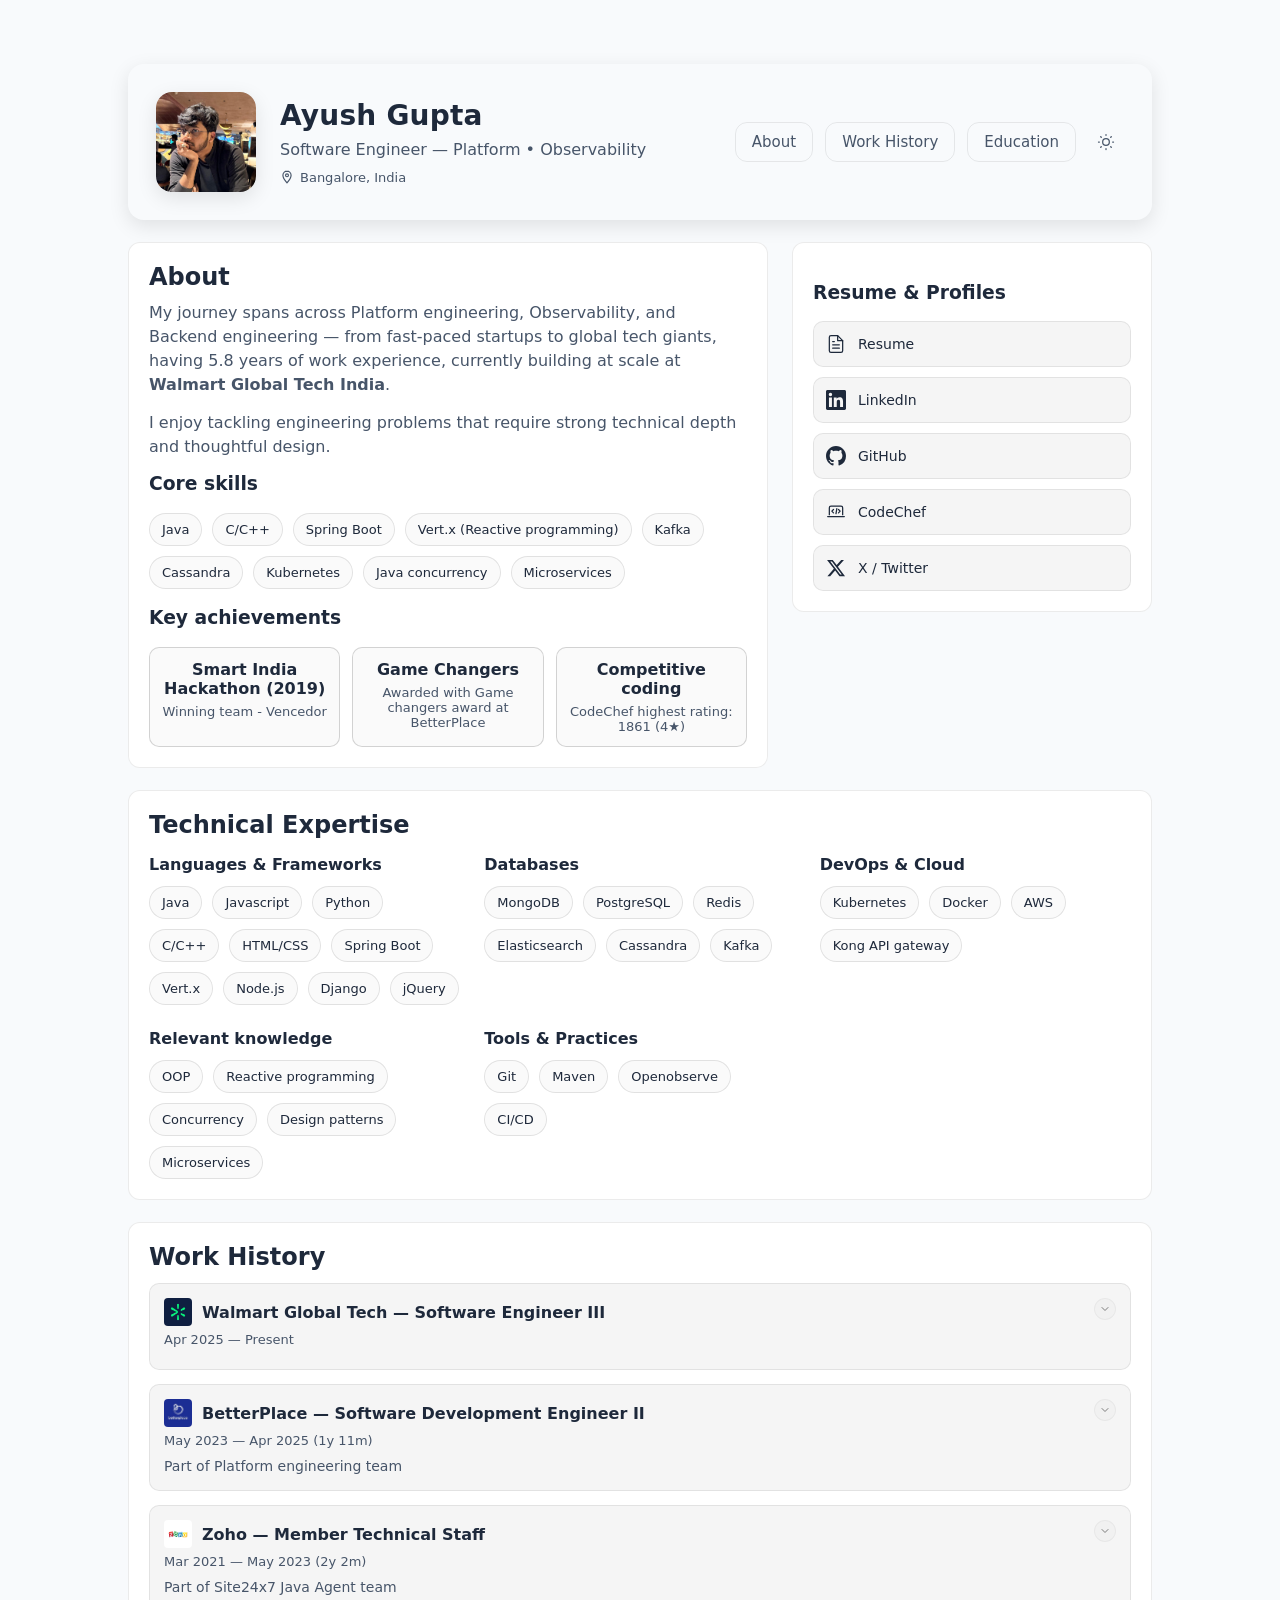
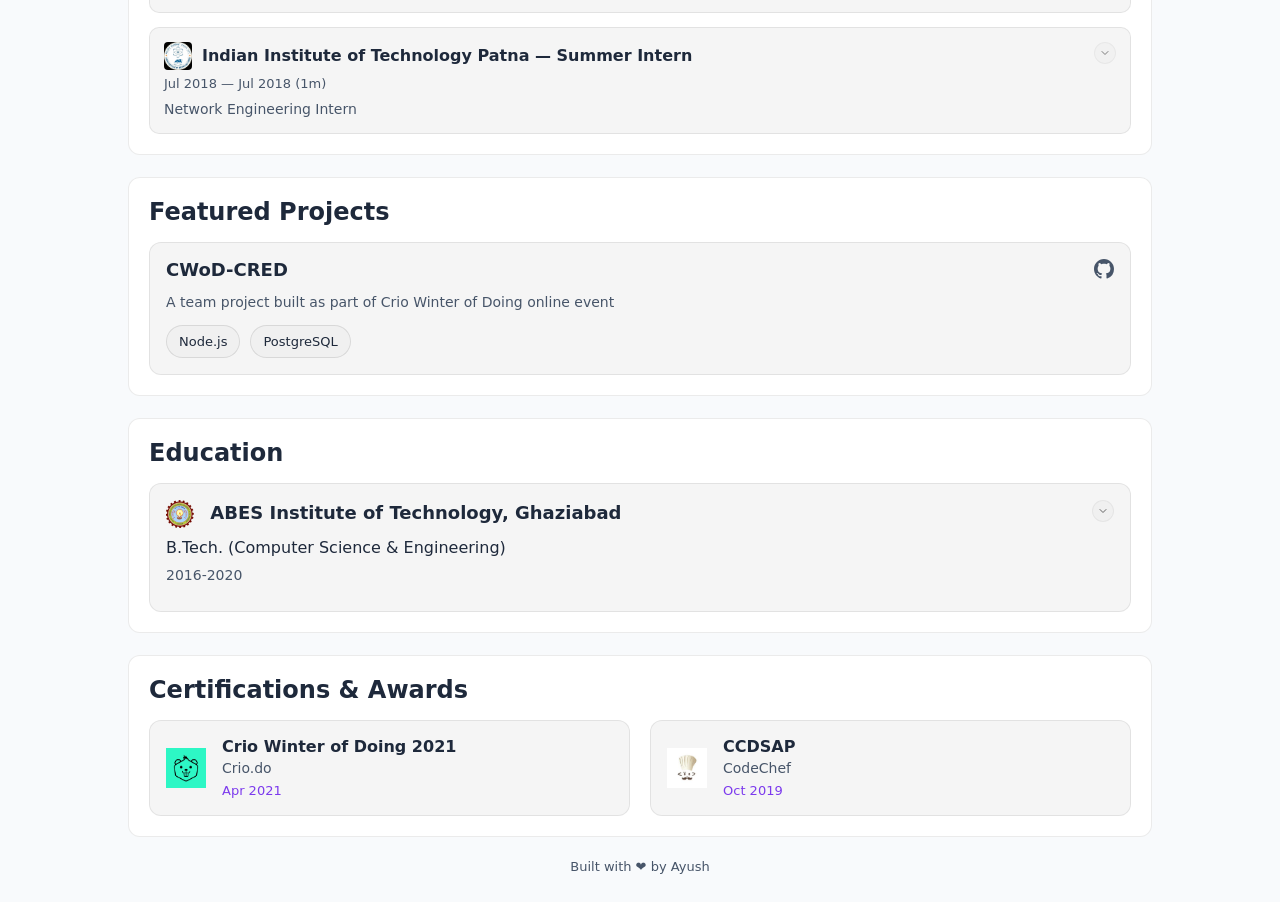
==== commit d343b4ea: "minor fix" ====
--- a/index.html
+++ b/index.html
@@ -1,703 +1,30 @@
 <!doctype html>
 <html lang="en">
+
 <head>
   <meta charset="utf-8" />
   <link rel="icon" type="image/jpeg" href="images/favicon.webp" />
   <meta name="viewport" content="width=device-width,initial-scale=1" />
   <title>Ayush Gupta — Portfolio</title>
-  <meta name="description" content="Ayush Gupta — Software Engineer. Platform engineering, observability, backend systems." />
-  <style>
-    :root{
-      --bg:#071224; --card:#071329; --text:#eaf0fb; --muted:#9aa8bf; --accent:#7c3aed; --accent-2:#2dd4bf;
-      --glass: rgba(255,255,255,0.03); --card-border: rgba(255,255,255,0.02); --radius:14px; --maxw:1080px; --gap:20px; 
-      --shadow: 0 6px 20px rgba(2,6,23,0.6);
-      font-family:Inter, system-ui, -apple-system, "Segoe UI", Roboto, "Helvetica Neue", Arial; 
-      color-scheme: dark light;
-    }
-    
-    :root[data-theme="light"] {
-      --bg: #f8fafc;
-      --card: #ffffff;
-      --text: #1e293b;
-      --muted: #475569;
-      --glass: rgba(0,0,0,0.04);
-      --card-border: rgba(0,0,0,0.08);
-      --shadow: 0 6px 20px rgba(0,0,0,0.1);
-      color-scheme: light;
-    }
-    *{box-sizing:border-box}
-    html,body{height:100%}
-    body{margin:0;background:var(--bg);color:var(--text);-webkit-font-smoothing:antialiased;transition:background-color 0.3s, color 0.3s}
-    a{color:inherit}
-    .container{max-width:var(--maxw);margin:36px auto;padding:28px}
-
-    /* Header (bigger) */
-    header{display:flex;align-items:center;justify-content:space-between;gap:24px;padding:28px;border-radius:16px;background:linear-gradient(180deg, rgba(255,255,255,0.02), rgba(255,255,255,0.005));box-shadow:var(--shadow)}
-    .brand{display:flex;align-items:center;gap:24px}
-    .logo{height:100px;width:100px;border-radius:16px;overflow:hidden;box-shadow:var(--shadow)}
-    .logo img{width:100%;height:100%;object-fit:cover}
-    .title{line-height:1.2}
-    .title h1{margin:0;font-size:28px;letter-spacing:0.2px;font-weight:700}
-    .title p{margin:8px 0 0;color:var(--muted);font-size:16px}
-
-    nav{display:flex;gap:12px}
-    .chip{
-      background:transparent;
-      padding:10px 16px;
-      border-radius:12px;
-      font-size:15px;
-      color:var(--muted);
-      text-decoration:none;
-      border:1px solid var(--card-border);
-      transition:all 0.2s ease
-    }
-    .chip:hover{
-      border-color:var(--accent);
-      color:var(--accent);
-      background:var(--glass)
-    }
-
-    main{margin-top:22px}
-    .layout{display:grid;grid-template-columns:1fr 360px;gap:24px}
-
-    .theme-toggle {
-      cursor: pointer;
-      border: none;
-      background: transparent;
-      padding: 8px;
-      border-radius: 50%;
-      display: flex;
-      align-items: center;
-      justify-content: center;
-      color: var(--muted);
-      transition: color 0.3s, background-color 0.3s;
-    }
-    .theme-toggle:hover {
-      color: var(--text);
-      background: var(--glass);
-    }
-    .theme-icon {
-      width: 20px;
-      height: 20px;
-    }
-    :root[data-theme="light"] .theme-icon .moon {
-      display: none;
-    }
-    :root:not([data-theme="light"]) .theme-icon .sun {
-      display: none;
-    }
-    
-    .card{
-      background:var(--card);
-      border-radius:12px;
-      padding:20px;
-      border: 1px solid var(--card-border);
-      transition: background-color 0.3s, border-color 0.3s;
-    }
-    h2{margin:0 0 8px}
-    p.lead{color:var(--muted);margin:10px 0 14px;line-height:1.5}
-
-    .skills{display:flex;flex-wrap:wrap;gap:10px}
-    .skill{
-      background:var(--glass);
-      border:1px solid var(--card-border);
-      padding:8px 12px;
-      border-radius:999px;
-      font-size:13px;
-      color:var(--text);
-      transition:all 0.2s ease
-    }
-    :root[data-theme="light"] .skill {
-      background:rgba(0,0,0,0.02);
-      border-color:rgba(0,0,0,0.1);
-    }
-
-    .experience{display:flex;flex-direction:column;gap:14px}
-    .exp-item{
-      padding:14px;
-      border-radius:10px;
-      background:var(--glass);
-      border:1px solid var(--card-border);
-      cursor:pointer;
-      transition:all 0.3s ease;
-      position:relative;
-      overflow:hidden
-    }
-    .exp-item:hover {
-      transform:translateY(-2px);
-      border-color:var(--accent);
-      box-shadow:var(--shadow)
-    }
-    .exp-item h4{margin:0 0 6px;font-size:16px}
-    .exp-item time{display:block;color:var(--muted);font-size:13px;margin-bottom:8px}
-    .small{color:var(--muted);font-size:14px;line-height:1.45}
-    
-    /* Expanded state styles */
-    .exp-item .exp-details {
-      height:0;
-      opacity:0;
-      transition:all 0.3s ease;
-      overflow:hidden
-    }
-    .exp-item.expanded .exp-details {
-      height:auto;
-      opacity:1;
-      margin-top:16px;
-      padding-top:16px;
-      border-top:1px dashed var(--card-border)
-    }
-    .exp-item::after {
-      content:"";
-      position:absolute;
-      right:14px;
-      top:14px;
-      width:20px;
-      height:20px;
-      background:var(--glass);
-      border:1px solid var(--card-border);
-      border-radius:50%;
-      transition:all 0.3s ease;
-      background-image: url("data:image/svg+xml,%3Csvg xmlns='http://www.w3.org/2000/svg' viewBox='0 0 24 24' fill='none' stroke='currentColor' stroke-width='2' stroke-linecap='round' stroke-linejoin='round'%3E%3Cpolyline points='6 9 12 15 18 9'%3E%3C/polyline%3E%3C/svg%3E");
-      background-size:12px;
-      background-position:center;
-      background-repeat:no-repeat;
-      opacity:0.5
-    }
-    .exp-item:hover::after {
-      opacity:1;
-      border-color:var(--accent)
-    }
-    .exp-item.expanded::after {
-      transform:rotate(180deg)
-    }
-    
-    /* Awards section styles */
-    .awards-section {
-      margin-top: 20px;
-      padding-top: 20px;
-      border-top: 1px dashed var(--card-border);
-    }
-    
-    .awards-section h5 {
-      font-size: 15px;
-      margin: 0 0 12px;
-      color: var(--text);
-    }
-    
-    .award-card {
-      display: flex;
-      gap: 16px;
-      padding: 12px;
-      border-radius: 8px;
-      background: var(--glass);
-      border: 1px solid var(--card-border);
-      transition: all 0.2s ease;
-    }
-    
-    .award-card:hover {
-      transform: translateY(-2px);
-      border-color: var(--accent);
-      box-shadow: var(--shadow);
-    }
-    
-    .award-image {
-      width: 100px;
-      height: 70px;
-      object-fit: cover;
-      border-radius: 6px;
-      border: 1px solid var(--card-border);
-    }
-    
-    .award-content {
-      flex: 1;
-    }
-    
-    .award-content h6 {
-      margin: 0 0 6px;
-      font-size: 14px;
-      color: var(--text);
-    }
-    
-    .award-content p {
-      margin: 0 0 6px;
-      font-size: 13px;
-      color: var(--muted);
-      line-height: 1.4;
-    }
-    
-    .award-content time {
-      font-size: 12px;
-      color: var(--accent);
-      margin: 0;
-    }
-
-    /* Technical Skills Section */
-    .skills-grid {
-      display: grid;
-      grid-template-columns: repeat(auto-fit, minmax(250px, 1fr));
-      gap: 24px;
-      margin-top: 16px;
-    }
-    
-    .skill-category h3 {
-      font-size: 16px;
-      margin: 0 0 12px;
-      color: var(--text);
-    }
-
-    /* Projects Section */
-    .projects-grid {
-      display: grid;
-      grid-template-columns: repeat(auto-fit, minmax(300px, 1fr));
-      gap: 20px;
-      margin-top: 16px;
-    }
-
-    .project-card {
-      background: var(--glass);
-      border: 1px solid var(--card-border);
-      border-radius: 12px;
-      padding: 16px;
-      transition: all 0.3s ease;
-    }
-
-    .project-card:hover {
-      transform: translateY(-2px);
-      border-color: var(--accent);
-      box-shadow: var(--shadow);
-    }
-
-    .project-header {
-      display: flex;
-      justify-content: space-between;
-      align-items: flex-start;
-      margin-bottom: 12px;
-    }
-
-    .project-header h3 {
-      margin: 0;
-      font-size: 18px;
-      color: var(--text);
-    }
-
-    .project-links {
-      display: flex;
-      gap: 8px;
-    }
-
-    .project-link {
-      width: 20px;
-      height: 20px;
-      color: var(--muted);
-      transition: color 0.2s ease;
-    }
-
-    .project-link:hover {
-      color: var(--accent);
-    }
-
-    .project-description {
-      color: var(--muted);
-      font-size: 14px;
-      line-height: 1.5;
-      margin: 0 0 12px;
-    }
-
-    /* Education Section */
-    .education-list {
-      display: flex;
-      flex-direction: column;
-      gap: 20px;
-      margin-top: 16px;
-    }
-
-    .edu-item {
-      background: var(--glass);
-      border: 1px solid var(--card-border);
-      border-radius: 12px;
-      padding: 16px;
-      cursor: pointer;
-      position: relative;
-      transition: all 0.3s ease;
-    }
-    .edu-item:hover { transform: translateY(-2px); border-color: var(--accent); box-shadow: var(--shadow); }
-
-    .edu-header {
-      display: flex;
-      justify-content: space-between;
-      align-items: baseline;
-      margin-bottom: 8px;
-    }
-
-    .edu-header h3 {
-      margin: 0;
-      font-size: 18px;
-      color: var(--text);
-    }
-
-    .edu-header time {
-      color: var(--accent);
-      font-size: 14px;
-      margin-right: 40px;
-    }
-
-    .edu-major {
-      font-size: 16px;
-      color: var(--text);
-      margin: 10px 0;
-    }
-
-    .edu-details {
-      color: var(--muted);
-      font-size: 14px;
-      margin: 4px 0 12px;
-    }
-
-    /* Collapsible details for education (like Work History) */
-    .edu-item .edu-details-wrap {
-      height: 0;
-      opacity: 0;
-      overflow: hidden;
-      transition: all 0.3s ease;
-    }
-    .edu-item.expanded .edu-details-wrap {
-      height: auto;
-      opacity: 1;
-      margin-top: 12px;
-      padding-top: 12px;
-      border-top: 1px dashed var(--card-border);
-    }
-    .edu-item::after {
-      content: "";
-      position: absolute;
-      right: 16px;
-      top: 16px;
-      width: 20px;
-      height: 20px;
-      background: var(--glass);
-      border: 1px solid var(--card-border);
-      border-radius: 50%;
-      transition: all 0.3s ease;
-      background-image: url("data:image/svg+xml,%3Csvg xmlns='http://www.w3.org/2000/svg' viewBox='0 0 24 24' fill='none' stroke='currentColor' stroke-width='2' stroke-linecap='round' stroke-linejoin='round'%3E%3Cpolyline points='6 9 12 15 18 9'%3E%3C/polyline%3E%3C/svg%3E");
-      background-size: 12px;
-      background-position: center;
-      background-repeat: no-repeat;
-      opacity: 0.6;
-    }
-    .edu-item:hover::after { opacity: 1; border-color: var(--accent); }
-    .edu-item.expanded::after { transform: rotate(180deg); }
-
-    .edu-achievements {
-      display: flex;
-      flex-wrap: wrap;
-      gap: 16px;
-      margin-top: 12px;
-      padding-top: 12px;
-      border-top: 1px dashed var(--card-border);
-    }
-
-    .achievement-item {
-      display: flex;
-      align-items: center;
-      gap: 8px;
-    }
-
-    .achievement-label {
-      color: var(--muted);
-      font-size: 13px;
-    }
-
-    .achievement-value {
-      color: var(--text);
-      font-size: 13px;
-      font-weight: 500;
-    }
-
-    /* Certifications Section */
-    .cert-grid {
-      display: grid;
-      grid-template-columns: repeat(auto-fit, minmax(250px, 1fr));
-      gap: 20px;
-      margin-top: 16px;
-    }
-
-    .cert-card {
-      display: flex;
-      align-items: center;
-      gap: 16px;
-      background: var(--glass);
-      border: 1px solid var(--card-border);
-      border-radius: 12px;
-      padding: 16px;
-      transition: all 0.3s ease;
-    }
-
-    .cert-card:hover {
-      transform: translateY(-2px);
-      border-color: var(--accent);
-      box-shadow: var(--shadow);
-    }
-
-    .cert-logo {
-      width: 40px;
-      height: 40px;
-      color: var(--accent);
-      flex-shrink: 0;
-    }
-
-    .cert-content {
-      flex: 1;
-    }
-
-    .cert-content h3 {
-      margin: 0 0 4px;
-      font-size: 16px;
-      color: var(--text);
-    }
-
-    .cert-content p {
-      margin: 0 0 4px;
-      font-size: 14px;
-      color: var(--muted);
-    }
-
-    .cert-content time {
-      font-size: 13px;
-      color: var(--accent);
-    }
-
-    /* Modal styles (rectangle, more spacious) */
-    .modal {
-      display: none;
-      position: fixed;
-      inset: 0;
-      width: 100%;
-      height: 100%;
-      background: rgba(0, 0, 0, 0.86);
-      backdrop-filter: blur(6px);
-      z-index: 1200;
-      opacity: 0;
-      transition: opacity 0.24s ease;
-      align-items: center;
-      justify-content: center;
-      padding: 24px;
-    }
-
-    .modal.active { display: flex; opacity: 1; }
-
-    .modal-content {
-      position: relative;
-      background: var(--card);
-      border: 1px solid var(--card-border);
-      border-radius: 12px;
-      box-shadow: 0 32px 70px -24px rgba(0,0,0,0.55);
-      margin: 0 auto;
-      padding: 0;
-      display: flex;
-      align-items: center;
-      justify-content: center;
-      max-width: 96vw;
-      max-height: 92vh;
-      width: auto;
-      height: auto;
-      overflow: visible;
-      transform: scale(0.99);
-      transition: transform 0.24s ease, box-shadow 0.24s ease;
-    }
-
-    .modal.active .modal-content { transform: scale(1); }
-
-    /* Left column (image or media) */
-    .modal-content .media-column {
-      flex: 0 0 42%;
-      background: rgba(0,0,0,0.03);
-      display:flex;
-      align-items:center;
-      justify-content:center;
-      padding: 18px;
-    }
-
-    /* Right column (text/content) */
-    .modal-content .content-column {
-      flex: 1 1 58%;
-      padding: 22px;
-      overflow:auto;
-    }
-
-    /* Image/media inside left column */
-    #modalImage {
-      display: block;
-      max-width: 90vw;
-      max-height: 80vh;
-      width: auto;
-      height: auto;
-      object-fit: contain;
-      border-radius: 8px;
-      margin: 0 auto;
-      box-shadow: 0 4px 24px rgba(0,0,0,0.18);
-      background: var(--card);
-    }
-
-    /* Modal navigation buttons for image slider */
-    .modal-nav {
-      position: absolute;
-      top: 50%;
-      transform: translateY(-50%);
-      display: flex;
-      gap: 12px;
-      width: 100%;
-      pointer-events: none;
-    }
-    .modal-nav button {
-      pointer-events: auto;
-      background: rgba(0,0,0,0.45);
-      color: #fff;
-      border: none;
-      width: 44px;
-      height: 44px;
-      border-radius: 50%;
-      display: flex;
-      align-items: center;
-      justify-content: center;
-      cursor: pointer;
-      transition: transform 0.12s ease, background 0.12s ease;
-      box-shadow: 0 6px 16px rgba(0,0,0,0.35);
-    }
-    .modal-nav button:hover { transform: scale(1.06); background: rgba(0,0,0,0.6); }
-    .modal-nav .prev { position: absolute; left: 12px; }
-    .modal-nav .next { position: absolute; right: 12px; }
-
-    .modal-indicator {
-      position: absolute;
-      bottom: 10px;
-      left: 50%;
-      transform: translateX(-50%);
-      color: var(--text);
-      background: rgba(0,0,0,0.3);
-      padding: 6px 10px;
-      border-radius: 999px;
-      font-size: 13px;
-      backdrop-filter: blur(6px);
-    }
-
-    /* Modal close - slightly larger for easier hit target */
-    .modal-close {
-      position: absolute;
-      top: 14px;
-      right: 14px;
-      width: 44px;
-      height: 44px;
-      border: none;
-      background: var(--card);
-      color: var(--text);
-      border-radius: 50%;
-      cursor: pointer;
-      display: flex;
-      align-items: center;
-      justify-content: center;
-      box-shadow: 0 6px 18px rgba(0, 0, 0, 0.25);
-      border: 1px solid var(--card-border);
-      transition: all 0.18s ease;
-      z-index: 3;
-    }
-
-    .modal-close:hover { background: var(--accent); color: white; transform: scale(1.06); }
-
-    /* Make award image clickable */
-    .award-image { cursor: pointer; transition: transform 0.18s ease; }
-    .award-image:hover { transform: scale(1.03); }
-
-
-
-    @media (max-width:900px) {
-      .modal-content { flex-direction: column; height: auto; max-height: 92vh; }
-      .modal-content .media-column { flex: 0 0 auto; width: 100%; padding:12px }
-      .modal-content .content-column { padding:16px }
-      #modalImage { max-height: 48vh }
-    }
-
-    .right .card{position:sticky;top:28px}
-    .profiles{display:flex;flex-direction:column;gap:10px}
-    .profile-link{
-      display:flex;
-      align-items:center;
-      gap:12px;
-      text-decoration:none;
-      padding:12px;
-      border-radius:10px;
-      background:var(--glass);
-      border:1px solid var(--card-border);
-      transition:all 0.2s ease
-    }
-    .profile-link:hover {
-      border-color:var(--accent);
-      background:var(--glass);
-      transform:translateY(-1px)
-    }
-    .profile-link svg{
-      width:20px;
-      height:20px;
-      flex:0 0 20px;
-      transition:color 0.2s ease
-    }
-    .profile-link span{
-      font-size:14px;
-      color:var(--text);
-      transition:color 0.2s ease
-    }
-    .profile-link:hover svg,
-    .profile-link:hover span {
-      color:var(--accent)
-    }
-
-    .profile-image { cursor: pointer; transition: transform 0.18s ease; }
-    .profile-image:hover { transform: scale(1.03); }
-
-    .meta-block{margin-top:12px;padding-top:12px;border-top:1px dashed rgba(255,255,255,0.02)}
-
-    /* Achievements moved to center */
-    .achievements-core{display:grid;grid-template-columns:repeat(3,1fr);gap:12px;margin-top:14px}
-    .ach-card{
-      background: var(--glass);
-      padding:12px;
-      border-radius:10px;
-      border:1px solid var(--card-border);
-      text-align:center;
-      cursor:pointer;
-      transition:all 0.28s ease;
-      position:relative;
-      overflow:hidden;
-    }
-    .ach-card:hover{transform:translateY(-3px);box-shadow:var(--shadow);border-color:var(--accent)}
-    .ach-card h4{margin:0 0 6px}
-    .ach-card p{margin:0;color:var(--muted);font-size:13px}
-    .ach-card .ach-details{height:0;opacity:0;overflow:hidden;transition:all 0.28s ease;padding:0 6px}
-    .ach-card.expanded{border-color:var(--accent)}
-    .ach-card.expanded .ach-details{height:auto;opacity:1;margin-top:12px;padding-top:12px;border-top:1px dashed var(--card-border)}
-  /* Remove dropdown indicator for achievement cards */
-  .ach-card::after{display:none}
-
-    /* Light mode: make achievements look boxier with clearer borders */
-    :root[data-theme="light"] .ach-card {
-      background: rgba(0,0,0,0.02);
-      border-color: rgba(0,0,0,0.16);
-    }
-
-    footer{text-align:center;color:var(--muted);font-size:13px;margin-top:22px}
-
-    @media (max-width:980px){.layout{grid-template-columns:1fr}.achievements-core{grid-template-columns:repeat(2,1fr)}.logo{height:68px;width:68px}.title h1{font-size:20px}}
-    @media (max-width:560px){.achievements-core{grid-template-columns:1fr}.logo{height:56px;width:56px}.title h1{font-size:18px}}
-  </style>
+  <meta name="description"
+    content="Ayush Gupta — Software Engineer. Platform engineering, observability, backend systems." />
+  <link rel="stylesheet" href="css/styles.css" />
 </head>
+
 <body>
   <div class="container">
     <header>
-  <div class="brand">
-  <div class="logo"><img src="" class="profile-image" alt="Ayush Gupta"></div>
+      <div class="brand">
+        <div class="logo"><img src="" class="profile-image" alt="Ayush Gupta"></div>
         <div class="title">
           <h1>Ayush Gupta</h1>
           <p>Software Engineer — Platform • Observability</p>
-          <p style="font-size:13px;color:var(--muted);margin:10px 0 0;display:flex;align-items:center;gap:6px"><svg width="14" height="14" viewBox="0 0 24 24" fill="none" stroke="currentColor" stroke-width="2" stroke-linecap="round" stroke-linejoin="round"><path d="M12 2C8.13 2 5 5.13 5 9c0 5.25 7 13 7 13s7-7.75 7-13c0-3.87-3.13-7-7-7zM12 11.5c-1.38 0-2.5-1.12-2.5-2.5s1.12-2.5 2.5-2.5 2.5 1.12 2.5 2.5-1.12 2.5-2.5 2.5z"/></svg>Bangalore, India</p>
+          <p style="font-size:13px;color:var(--muted);margin:10px 0 0;display:flex;align-items:center;gap:6px"><svg
+              width="14" height="14" viewBox="0 0 24 24" fill="none" stroke="currentColor" stroke-width="2"
+              stroke-linecap="round" stroke-linejoin="round">
+              <path
+                d="M12 2C8.13 2 5 5.13 5 9c0 5.25 7 13 7 13s7-7.75 7-13c0-3.87-3.13-7-7-7zM12 11.5c-1.38 0-2.5-1.12-2.5-2.5s1.12-2.5 2.5-2.5 2.5 1.12 2.5 2.5-1.12 2.5-2.5 2.5z" />
+            </svg>Bangalore, India</p>
         </div>
       </div>
 
@@ -707,8 +34,11 @@
         <a class="chip" href="#education">Education</a>
         <button class="chip theme-toggle" aria-label="Toggle theme">
           <svg class="theme-icon" viewBox="0 0 24 24" fill="none" xmlns="http://www.w3.org/2000/svg">
-            <path class="sun" d="M12 3v1m0 16v1m9-9h-1M4 12H3m15.364 6.364l-.707-.707M6.343 6.343l-.707-.707m12.728 0l-.707.707M6.343 17.657l-.707.707M16 12a4 4 0 11-8 0 4 4 0 018 0z" stroke="currentColor" stroke-width="1.5" stroke-linecap="round" stroke-linejoin="round"/>
-            <path class="moon" d="M20.354 15.354A9 9 0 018.646 3.646 9.003 9.003 0 0012 21a9.003 9.003 0 008.354-5.646z" stroke="currentColor" stroke-width="1.5"/>
+            <path class="sun"
+              d="M12 3v1m0 16v1m9-9h-1M4 12H3m15.364 6.364l-.707-.707M6.343 6.343l-.707-.707m12.728 0l-.707.707M6.343 17.657l-.707.707M16 12a4 4 0 11-8 0 4 4 0 018 0z"
+              stroke="currentColor" stroke-width="1.5" stroke-linecap="round" stroke-linejoin="round" />
+            <path class="moon" d="M20.354 15.354A9 9 0 018.646 3.646 9.003 9.003 0 0012 21a9.003 9.003 0 008.354-5.646z"
+              stroke="currentColor" stroke-width="1.5" />
           </svg>
         </button>
       </nav>
@@ -718,8 +48,12 @@
       <div class="layout">
         <section class="card" id="about">
           <h2>About</h2>
-          <p class="lead">My journey spans across Platform engineering, Observability, and Backend systems — from fast-paced startups to global tech giants, having ~4.5 years of experience, currently building at scale at <strong>Walmart Global Tech India</strong>.</p>
-          <p class="lead">I enjoy tackling engineering problems that require technical depth and thoughtful design.</p>
+          <p class="lead">My journey spans across Platform engineering, Observability, and Backend engineering — from
+            fast-paced startups to global tech giants, having <span id="years-of-exp"></span> years of work experience,
+            currently building at scale at
+            <strong>Walmart Global Tech India</strong>.
+          </p>
+          <p class="lead">I enjoy tackling engineering problems that require strong technical depth and thoughtful design.</p>
 
           <h3 style="margin-top:12px">Core skills</h3>
           <div class="skills" style="margin-top:8px">
@@ -740,25 +74,16 @@
               <div class="ach-card">
                 <h4>Smart India Hackathon (2019)</h4>
                 <p>Winning team - Vencedor</p>
-                <!-- <div class="ach-details">
-                  <p style="margin:0;color:var(--text);font-size:14px;line-height:5.0">Part of a cross-functional team that built a prototype solution for insurance claim automation; presented solution to judges and awarded first place in the regional round.</p>
-                </div> -->
               </div>
 
               <div class="ach-card">
                 <h4>Game Changers</h4>
                 <p>Awarded with Game changers award at BetterPlace</p>
-                <!-- <div class="ach-details">
-                  <p style="margin:0;color:var(--text);font-size:14px;line-height:5.0">Recognized for impactful engineering contributions that improved platform reliability and throughput; contributed key design changes adopted across services.</p>
-                </div> -->
               </div>
 
               <div class="ach-card">
                 <h4>Competitive coding</h4>
                 <p>CodeChef highest rating: 1861 (4★)</p>
-                <!-- <div class="ach-details">
-                  <p style="margin:0;color:var(--text);font-size:14px;line-height:5.0">Active competitive programmer with a focus on algorithms and data structures; participated in national-level contests and mentored juniors.</p>
-                </div> -->
               </div>
             </div>
           </div>
@@ -771,34 +96,55 @@
             <div class="profiles" style="margin-top:10px">
               <a class="profile-link" href="https://bit.ly/resume-ayush-2025" target="_blank">
                 <svg viewBox="0 0 24 24" fill="none" xmlns="http://www.w3.org/2000/svg">
-                  <path d="M14 2H6C4.89543 2 4 2.89543 4 4V20C4 21.1046 4.89543 22 6 22H18C19.1046 22 20 21.1046 20 20V8L14 2Z" stroke="currentColor" stroke-width="1.5" stroke-linecap="round" stroke-linejoin="round"/>
-                  <path d="M14 2V8H20" stroke="currentColor" stroke-width="1.5" stroke-linecap="round" stroke-linejoin="round"/>
-                  <path d="M16 13H8" stroke="currentColor" stroke-width="1.5" stroke-linecap="round" stroke-linejoin="round"/>
-                  <path d="M16 17H8" stroke="currentColor" stroke-width="1.5" stroke-linecap="round" stroke-linejoin="round"/>
-                  <path d="M10 9H8" stroke="currentColor" stroke-width="1.5" stroke-linecap="round" stroke-linejoin="round"/>
+                  <path
+                    d="M14 2H6C4.89543 2 4 2.89543 4 4V20C4 21.1046 4.89543 22 6 22H18C19.1046 22 20 21.1046 20 20V8L14 2Z"
+                    stroke="currentColor" stroke-width="1.5" stroke-linecap="round" stroke-linejoin="round" />
+                  <path d="M14 2V8H20" stroke="currentColor" stroke-width="1.5" stroke-linecap="round"
+                    stroke-linejoin="round" />
+                  <path d="M16 13H8" stroke="currentColor" stroke-width="1.5" stroke-linecap="round"
+                    stroke-linejoin="round" />
+                  <path d="M16 17H8" stroke="currentColor" stroke-width="1.5" stroke-linecap="round"
+                    stroke-linejoin="round" />
+                  <path d="M10 9H8" stroke="currentColor" stroke-width="1.5" stroke-linecap="round"
+                    stroke-linejoin="round" />
                 </svg>
                 <span>Resume</span>
               </a>
               <a class="profile-link" href="https://linkedin.com/in/ayug98" target="_blank">
-                <svg viewBox="0 0 24 24" fill="none" xmlns="http://www.w3.org/2000/svg"><path fill-rule="evenodd" clip-rule="evenodd" d="M20.447 20.452h-3.554v-5.569c0-1.328-.027-3.037-1.852-3.037-1.853 0-2.136 1.445-2.136 2.939v5.667H9.351V9h3.414v1.561h.046c.477-.9 1.637-1.85 3.37-1.85 3.601 0 4.267 2.37 4.267 5.455v6.286zM5.337 7.433a2.062 2.062 0 01-2.063-2.065 2.064 2.064 0 112.063 2.065zm1.782 13.019H3.555V9h3.564v11.452zM22.225 0H1.771C.792 0 0 .774 0 1.729v20.542C0 23.227.792 24 1.771 24h20.451C23.2 24 24 23.227 24 22.271V1.729C24 .774 23.2 0 22.222 0h.003z" fill="currentColor"/></svg>
+                <svg viewBox="0 0 24 24" fill="none" xmlns="http://www.w3.org/2000/svg">
+                  <path fill-rule="evenodd" clip-rule="evenodd"
+                    d="M20.447 20.452h-3.554v-5.569c0-1.328-.027-3.037-1.852-3.037-1.853 0-2.136 1.445-2.136 2.939v5.667H9.351V9h3.414v1.561h.046c.477-.9 1.637-1.85 3.37-1.85 3.601 0 4.267 2.37 4.267 5.455v6.286zM5.337 7.433a2.062 2.062 0 01-2.063-2.065 2.064 2.064 0 112.063 2.065zm1.782 13.019H3.555V9h3.564v11.452zM22.225 0H1.771C.792 0 0 .774 0 1.729v20.542C0 23.227.792 24 1.771 24h20.451C23.2 24 24 23.227 24 22.271V1.729C24 .774 23.2 0 22.222 0h.003z"
+                    fill="currentColor" />
+                </svg>
                 <span>LinkedIn</span>
               </a>
               <a class="profile-link" href="https://github.com/ayush-0101" target="_blank">
-                <svg viewBox="0 0 24 24" fill="none" xmlns="http://www.w3.org/2000/svg"><path fill-rule="evenodd" clip-rule="evenodd" d="M12 0C5.37 0 0 5.37 0 12c0 5.31 3.435 9.795 8.205 11.385.6.105.825-.255.825-.57 0-.285-.015-1.23-.015-2.235-3.015.555-3.795-.735-4.035-1.41-.135-.345-.72-1.41-1.23-1.695-.42-.225-1.02-.78-.015-.795.945-.015 1.62.87 1.845 1.23 1.08 1.815 2.805 1.305 3.495.99.105-.78.42-1.305.765-1.605-2.67-.3-5.46-1.335-5.46-5.925 0-1.305.465-2.385 1.23-3.225-.12-.3-.54-1.53.12-3.18 0 0 1.005-.315 3.3 1.23.96-.27 1.98-.405 3-.405s2.04.135 3 .405c2.295-1.56 3.3-1.23 3.3-1.23.66 1.65.24 2.88.12 3.18.765.84 1.23 1.905 1.23 3.225 0 4.605-2.805 5.625-5.475 5.925.435.375.81 1.095.81 2.22 0 1.605-.015 2.895-.015 3.3 0 .315.225.69.825.57A12.02 12.02 0 0024 12c0-6.63-5.37-12-12-12z" fill="currentColor"/></svg>
+                <svg viewBox="0 0 24 24" fill="none" xmlns="http://www.w3.org/2000/svg">
+                  <path fill-rule="evenodd" clip-rule="evenodd"
+                    d="M12 0C5.37 0 0 5.37 0 12c0 5.31 3.435 9.795 8.205 11.385.6.105.825-.255.825-.57 0-.285-.015-1.23-.015-2.235-3.015.555-3.795-.735-4.035-1.41-.135-.345-.72-1.41-1.23-1.695-.42-.225-1.02-.78-.015-.795.945-.015 1.62.87 1.845 1.23 1.08 1.815 2.805 1.305 3.495.99.105-.78.42-1.305.765-1.605-2.67-.3-5.46-1.335-5.46-5.925 0-1.305.465-2.385 1.23-3.225-.12-.3-.54-1.53.12-3.18 0 0 1.005-.315 3.3 1.23.96-.27 1.98-.405 3-.405s2.04.135 3 .405c2.295-1.56 3.3-1.23 3.3-1.23.66 1.65.24 2.88.12 3.18.765.84 1.23 1.905 1.23 3.225 0 4.605-2.805 5.625-5.475 5.925.435.375.81 1.095.81 2.22 0 1.605-.015 2.895-.015 3.3 0 .315.225.69.825.57A12.02 12.02 0 0024 12c0-6.63-5.37-12-12-12z"
+                    fill="currentColor" />
+                </svg>
                 <span>GitHub</span>
               </a>
               <a class="profile-link" href="https://codechef.com/users/ayush_0101" target="_blank">
                 <svg viewBox="0 0 24 24" fill="none" xmlns="http://www.w3.org/2000/svg">
-                  <path d="M20 16V7C20 5.89543 19.1046 5 18 5H6C4.89543 5 4 5.89543 4 7V16" stroke="currentColor" stroke-width="1.5"/>
-                  <path d="M2 17.5H22" stroke="currentColor" stroke-width="1.5" stroke-linecap="round"/>
-                  <path d="M9 9L7 11L9 13" stroke="currentColor" stroke-width="1.5" stroke-linecap="round" stroke-linejoin="round"/>
-                  <path d="M15 9L17 11L15 13" stroke="currentColor" stroke-width="1.5" stroke-linecap="round" stroke-linejoin="round"/>
-                  <path d="M12 14L13 8" stroke="currentColor" stroke-width="1.5" stroke-linecap="round"/>
+                  <path d="M20 16V7C20 5.89543 19.1046 5 18 5H6C4.89543 5 4 5.89543 4 7V16" stroke="currentColor"
+                    stroke-width="1.5" />
+                  <path d="M2 17.5H22" stroke="currentColor" stroke-width="1.5" stroke-linecap="round" />
+                  <path d="M9 9L7 11L9 13" stroke="currentColor" stroke-width="1.5" stroke-linecap="round"
+                    stroke-linejoin="round" />
+                  <path d="M15 9L17 11L15 13" stroke="currentColor" stroke-width="1.5" stroke-linecap="round"
+                    stroke-linejoin="round" />
+                  <path d="M12 14L13 8" stroke="currentColor" stroke-width="1.5" stroke-linecap="round" />
                 </svg>
                 <span>CodeChef</span>
               </a>
               <a class="profile-link" href="https://x.com/ayug_98" target="_blank">
-                <svg viewBox="0 0 24 24" fill="none" xmlns="http://www.w3.org/2000/svg"><path d="M18.244 2.25h3.308l-7.227 8.26 8.502 11.24H16.17l-5.214-6.817L4.99 21.75H1.68l7.73-8.835L1.254 2.25H8.08l4.713 6.231zm-1.161 17.52h1.833L7.084 4.126H5.117z" fill="currentColor"/></svg>
+                <svg viewBox="0 0 24 24" fill="none" xmlns="http://www.w3.org/2000/svg">
+                  <path
+                    d="M18.244 2.25h3.308l-7.227 8.26 8.502 11.24H16.17l-5.214-6.817L4.99 21.75H1.68l7.73-8.835L1.254 2.25H8.08l4.713 6.231zm-1.161 17.52h1.833L7.084 4.126H5.117z"
+                    fill="currentColor" />
+                </svg>
                 <span>X / Twitter</span>
               </a>
             </div>
@@ -806,26 +152,6 @@
         </aside>
       </div>
 
-      <style>
-        .company-logo {
-          width: 28px;
-          height: 28px;
-          margin-right: 10px;
-          vertical-align: middle;
-          display: inline-block;
-          object-fit: contain;
-          background: transparent;
-        }
-        .zoho-logo {
-          background: #fff;
-          padding: 2px;
-          border-radius: 4px;
-        }
-        .exp-item h4 {
-          display: flex;
-          align-items: center;
-        }
-      </style>
       <!-- Technical Skills Section -->
       <section class="card" id="skills-detail" style="margin-top:22px">
         <h2>Technical Expertise</h2>
@@ -893,24 +219,22 @@
         <div style="margin-top:12px" class="experience">
           <div class="exp-item">
             <h4>
-              <img src="images/walmart.jpg" class="company-logo" alt="Walmart Logo" style="border-radius: 4px; object-fit: cover;">
+              <img src="images/walmart.jpg" class="company-logo" alt="Walmart Logo" style="object-fit: cover;">
               Walmart Global Tech — Software Engineer III
             </h4>
             <time>Apr 2025 — Present</time>
-            <!-- <div class="small">Part of Controls Tech Assurance(InfoSec) team</div> -->
             <div class="exp-details">
               <div class="skills" style="margin-bottom:12px">
                 <div class="skill">Java</div>
                 <div class="skill">Spring Boot</div>
                 <div class="skill">Cassandra</div>
               </div>
-              
             </div>
           </div>
 
           <div class="exp-item">
             <h4>
-              <img src="images/betterplace.jpg" class="company-logo" alt="BetterPlace Logo" style="border-radius: 4px; object-fit: cover;">
+              <img src="images/betterplace.jpg" class="company-logo" alt="BetterPlace Logo" style="object-fit: cover;">
               BetterPlace — Software Development Engineer II
             </h4>
             <time>May 2023 — Apr 2025 (1y 11m)</time>
@@ -927,8 +251,7 @@
                 <div class="skill">Kubernetes</div>
                 <div class="skill">Microservices</div>
               </div>
-              
-              
+
               <div class="awards-section">
                 <h5>🏆 Awards & Recognition</h5>
                 <div class="award-card">
@@ -945,7 +268,8 @@
 
           <div class="exp-item">
             <h4>
-              <img src="images/zoho.svg" class="company-logo zoho-logo" alt="Zoho Logo" style="border-radius: 4px; object-fit: contain; background:#fff; padding:2px;">
+              <img src="images/zoho.svg" class="company-logo zoho-logo" alt="Zoho Logo"
+                style="object-fit: contain; background:#fff; padding:2px;">
               Zoho — Member Technical Staff
             </h4>
             <time>Mar 2021 — May 2023 (2y 2m)</time>
@@ -959,13 +283,12 @@
                 <div class="skill">Java concurrency</div>
                 <div class="skill">Design patterns</div>
               </div>
-              
             </div>
           </div>
 
           <div class="exp-item">
             <h4>
-              <img src="images/iitp.jpg" class="company-logo" alt="IIT Patna Logo" style="border-radius: 4px; object-fit: cover;">
+              <img src="images/iitp.jpg" class="company-logo" alt="IIT Patna Logo" style="object-fit: cover;">
               Indian Institute of Technology Patna — Summer Intern
             </h4>
             <time>Jul 2018 — Jul 2018 (1m)</time>
@@ -976,7 +299,6 @@
                 <div class="skill">Cisco Packet Tracer</div>
                 <div class="skill">Cisco ios</div>
               </div>
-              
             </div>
           </div>
 
@@ -987,14 +309,15 @@
       <section class="card" id="projects" style="margin-top:22px">
         <h2>Featured Projects</h2>
         <div class="projects-grid">
-          <!-- Project Card Template -->
           <div class="project-card">
             <div class="project-header">
               <h3>CWoD-CRED</h3>
               <div class="project-links">
                 <a href="https://github.com/Crio-Winter-of-Doing-2021/CRED-T5" class="project-link" target="_blank">
                   <svg viewBox="0 0 24 24" fill="none" xmlns="http://www.w3.org/2000/svg">
-                    <path fill-rule="evenodd" clip-rule="evenodd" d="M12 0C5.37 0 0 5.37 0 12c0 5.31 3.435 9.795 8.205 11.385.6.105.825-.255.825-.57 0-.285-.015-1.23-.015-2.235-3.015.555-3.795-.735-4.035-1.41-.135-.345-.72-1.41-1.23-1.695-.42-.225-1.02-.78-.015-.795.945-.015 1.62.87 1.845 1.23 1.08 1.815 2.805 1.305 3.495.99.105-.78.42-1.305.765-1.605-2.67-.3-5.46-1.335-5.46-5.925 0-1.305.465-2.385 1.23-3.225-.12-.3-.54-1.53.12-3.18 0 0 1.005-.315 3.3 1.23.96-.27 1.98-.405 3-.405s2.04.135 3 .405c2.295-1.56 3.3-1.23 3.3-1.23.66 1.65.24 2.88.12 3.18.765.84 1.23 1.905 1.23 3.225 0 4.605-2.805 5.625-5.475 5.925.435.375.81 1.095.81 2.22 0 1.605-.015 2.895-.015 3.3 0 .315.225.69.825.57A12.02 12.02 0 0024 12c0-6.63-5.37-12-12-12z" fill="currentColor"/>
+                    <path fill-rule="evenodd" clip-rule="evenodd"
+                      d="M12 0C5.37 0 0 5.37 0 12c0 5.31 3.435 9.795 8.205 11.385.6.105.825-.255.825-.57 0-.285-.015-1.23-.015-2.235-3.015.555-3.795-.735-4.035-1.41-.135-.345-.72-1.41-1.23-1.695-.42-.225-1.02-.78-.015-.795.945-.015 1.62.87 1.845 1.23 1.08 1.815 2.805 1.305 3.495.99.105-.78.42-1.305.765-1.605-2.67-.3-5.46-1.335-5.46-5.925 0-1.305.465-2.385 1.23-3.225-.12-.3-.54-1.53.12-3.18 0 0 1.005-.315 3.3 1.23.96-.27 1.98-.405 3-.405s2.04.135 3 .405c2.295-1.56 3.3-1.23 3.3-1.23.66 1.65.24 2.88.12 3.18.765.84 1.23 1.905 1.23 3.225 0 4.605-2.805 5.625-5.475 5.925.435.375.81 1.095.81 2.22 0 1.605-.015 2.895-.015 3.3 0 .315.225.69.825.57A12.02 12.02 0 0024 12c0-6.63-5.37-12-12-12z"
+                      fill="currentColor" />
                   </svg>
                 </a>
               </div>
@@ -1005,7 +328,6 @@
               <div class="skill">PostgreSQL</div>
             </div>
           </div>
-          <!-- Add more project cards -->
         </div>
       </section>
 
@@ -1016,8 +338,9 @@
           <div class="edu-item">
             <div class="edu-header">
               <h3>
-              <img src="images/aktu.webp" class="company-logo" alt="ABES Logo" style="width: 28px; height: 28px; margin-right: 10px; border-radius: 4px; object-fit: cover;">
-              ABES Institute of Technology, Ghaziabad
+                <img src="images/aktu.webp" class="company-logo" alt="ABES Logo"
+                  style="width: 28px; height: 28px; margin-right: 10px; object-fit: cover;">
+                ABES Institute of Technology, Ghaziabad
               </h3>
             </div>
             <p class="edu-major">B.Tech. (Computer Science & Engineering)</p>
@@ -1025,16 +348,15 @@
             <div class="edu-details-wrap">
               <p class="edu-details" style="margin-top:8px">
                 <strong>Activities and Societies:</strong>
-                <ul style="margin:8px 0;padding-left:20px;color:var(--muted)">
-                  <li>Hackathons and Competitive programming</li>
-                </ul>
+              <ul style="margin:8px 0;padding-left:20px;color:var(--muted)">
+                <li>Hackathons and Competitive programming</li>
+              </ul>
               </p>
               <div class="edu-achievements">
                 <div class="achievement-item">
                   <span class="achievement-label">CGPA:</span>
                   <span class="achievement-value">7.16</span>
                 </div>
-                <!-- Add more achievements -->
               </div>
             </div>
           </div>
@@ -1045,24 +367,25 @@
       <section class="card" id="certifications" style="margin-top:22px">
         <h2>Certifications & Awards</h2>
         <div class="cert-grid">
-          <!-- Certificate Card Template -->
           <div class="cert-card">
-            <img src="images/crio.png" alt="Crio.do Logo" class="cert-logo" style="object-fit: contain;">
-            <a href="https://crio-assets.s3.ap-south-1.amazonaws.com/certificates/3502ee0dffe4762e/9d753e06293c5365.png" target="_blank" style="text-decoration: none; color: inherit; flex: 1;">
+            <img src="images/crio.png" alt="Crio.do Logo" class="cert-logo">
+            <a href="https://crio-assets.s3.ap-south-1.amazonaws.com/certificates/3502ee0dffe4762e/9d753e06293c5365.png"
+              target="_blank" style="text-decoration: none; color: inherit; flex: 1;">
               <div class="cert-content">
-              <h3>Crio Winter of Doing 2021</h3>
-              <p>Crio.do</p>
-              <time>Apr 2021</time>
+                <h3>Crio Winter of Doing 2021</h3>
+                <p>Crio.do</p>
+                <time>Apr 2021</time>
               </div>
             </a>
           </div>
           <div class="cert-card">
-            <img src="images/codechef.jpg" alt="Codechef Logo" class="cert-logo" style="object-fit: contain;">
-            <a href="https://www.codechef.com/certificates/public/0a30ed5" target="_blank" style="text-decoration: none; color: inherit; flex: 1;">
+            <img src="images/codechef.jpg" alt="Codechef Logo" class="cert-logo">
+            <a href="https://www.codechef.com/certificates/public/0a30ed5" target="_blank"
+              style="text-decoration: none; color: inherit; flex: 1;">
               <div class="cert-content">
-              <h3>CCDSAP</h3>
-              <p>CodeChef</p>
-              <time>Oct 2019</time>
+                <h3>CCDSAP</h3>
+                <p>CodeChef</p>
+                <time>Oct 2019</time>
               </div>
             </a>
           </div>
@@ -1078,8 +401,10 @@
 
   <!-- Image Modal -->
   <div class="modal" id="imageModal">
-    <div class="modal-content" style="padding:0; background:transparent; box-shadow:none; border:none; position:relative;">
-      <button class="modal-close" aria-label="Close modal" style="position:absolute;top:10px;right:10px;z-index:3; background:rgba(0,0,0,0.45); color:#fff;">
+    <div class="modal-content"
+      style="padding:0; background:transparent; box-shadow:none; border:none; position:relative;">
+      <button class="modal-close" aria-label="Close modal"
+        style="position:absolute;top:10px;right:10px;z-index:3; background:rgba(0,0,0,0.45); color:#fff;">
         <svg viewBox="0 0 24 24" width="20" height="20" fill="none" stroke="currentColor" stroke-width="2">
           <line x1="18" y1="6" x2="6" y2="18"></line>
           <line x1="6" y1="6" x2="18" y2="18"></line>
@@ -1087,10 +412,14 @@
       </button>
       <div class="modal-nav">
         <button id="modalPrev" class="prev" aria-label="Previous image">
-          <svg viewBox="0 0 24 24" width="18" height="18" fill="none" stroke="currentColor" stroke-width="2"><polyline points="15 18 9 12 15 6"/></svg>
+          <svg viewBox="0 0 24 24" width="18" height="18" fill="none" stroke="currentColor" stroke-width="2">
+            <polyline points="15 18 9 12 15 6" />
+          </svg>
         </button>
         <button id="modalNext" class="next" aria-label="Next image">
-          <svg viewBox="0 0 24 24" width="18" height="18" fill="none" stroke="currentColor" stroke-width="2"><polyline points="9 18 15 12 9 6"/></svg>
+          <svg viewBox="0 0 24 24" width="18" height="18" fill="none" stroke="currentColor" stroke-width="2">
+            <polyline points="9 18 15 12 9 6" />
+          </svg>
         </button>
       </div>
       <img src="" alt="" id="modalImage">
@@ -1098,284 +427,7 @@
     </div>
   </div>
 
-  <script>
-    // Theme Toggle Functionality
-    const themeToggle = document.querySelector('.theme-toggle');
-    
-    function setTheme(theme) {
-      document.documentElement.setAttribute('data-theme', theme);
-      localStorage.setItem('theme', theme);
-    }
-
-    function toggleTheme() {
-      const currentTheme = document.documentElement.getAttribute('data-theme');
-      const newTheme = currentTheme === 'light' ? 'dark' : 'light';
-      setTheme(newTheme);
-    }
-
-    themeToggle.addEventListener('click', toggleTheme);
-
-    const savedTheme = localStorage.getItem('theme');
-    if (savedTheme) {
-      setTheme(savedTheme);
-    } else if (window.matchMedia('(prefers-color-scheme: light)').matches) {
-      setTheme('light');
-    }
-
-  // Work Experience Item Expansion
-    const expItems = document.querySelectorAll('.exp-item');
-    
-    expItems.forEach(item => {
-      item.addEventListener('click', () => {
-        // If already expanded, collapse it
-        if (item.classList.contains('expanded')) {
-          item.classList.remove('expanded');
-          return;
-        }
-        
-        // Collapse all other items
-        expItems.forEach(otherItem => {
-          if (otherItem !== item && otherItem.classList.contains('expanded')) {
-            otherItem.classList.remove('expanded');
-          }
-        });
-        
-        // Expand this item
-        item.classList.add('expanded');
-        
-        // Smooth scroll into view if needed
-        const itemRect = item.getBoundingClientRect();
-        const isPartiallyVisible = (itemRect.bottom > window.innerHeight);
-        
-        if (isPartiallyVisible) {
-          setTimeout(() => {
-            item.scrollIntoView({ behavior: 'smooth', block: 'nearest' });
-          }, 300); // Wait for expansion animation
-        }
-      });
-    });
-
-    // Education item expansion (similar to exp-item)
-    const eduItems = document.querySelectorAll('.edu-item');
-    eduItems.forEach(item => {
-      item.addEventListener('click', () => {
-        // Toggle only this one (no auto-collapse requirement unless desired)
-        item.classList.toggle('expanded');
-        // Optional scroll into view if expanded near bottom
-        if (item.classList.contains('expanded')) {
-          const rect = item.getBoundingClientRect();
-          if (rect.bottom > window.innerHeight) {
-            setTimeout(() => item.scrollIntoView({behavior:'smooth', block:'nearest'}), 300);
-          }
-        }
-      });
-    });
-
-    // Achievements: open a full-content modal when clicked (allows embedding files)
-    const achCards = document.querySelectorAll('.ach-card');
-    const contentModal = document.createElement('div');
-    contentModal.className = 'modal';
-    contentModal.id = 'contentModal';
-    contentModal.innerHTML = `
-      <div class="modal-content">
-        <button class="modal-close content-close" aria-label="Close modal">
-          <svg viewBox="0 0 24 24" width="24" height="24" fill="none" stroke="currentColor" stroke-width="2">
-            <line x1="18" y1="6" x2="6" y2="18"></line>
-            <line x1="6" y1="6" x2="18" y2="18"></line>
-          </svg>
-        </button>
-        <div id="modalBody" style="background:transparent;padding:18px;color:var(--text);max-height:80vh;overflow:auto"></div>
-      </div>
-    `;
-    document.body.appendChild(contentModal);
-
-    const modalContentContainer = document.getElementById('contentModal');
-    const modalBody = document.getElementById('modalBody');
-    const contentClose = modalContentContainer ? modalContentContainer.querySelector('.modal-close') : null;
-
-    achCards.forEach(card => {
-      card.addEventListener('click', (e) => {
-        // disabling click for now
-        
-        // e.stopPropagation();
-        // // Use the hidden .ach-details as content; allow embedding arbitrary HTML
-        // const details = card.querySelector('.ach-details');
-        // const header = card.querySelector('h4') ? card.querySelector('h4').innerText : '';
-        // modalBody.innerHTML = `<h3 style="margin-top:0;margin-bottom:8px;color:var(--text)">${header}</h3>` + (details ? details.innerHTML : '');
-
-        // // Show modal
-        // modalContentContainer.style.display = 'flex';
-        // modalContentContainer.offsetHeight; // reflow
-        // modalContentContainer.classList.add('active');
-        // document.body.style.overflow = 'hidden';
-      });
-    });
-
-    // Close handlers for content modal
-    function closeContentModal() {
-      if (!modalContentContainer) return;
-      modalContentContainer.classList.remove('active');
-      document.body.style.overflow = '';
-      modalContentContainer.addEventListener('transitionend', function hide(e) {
-        if (e.propertyName === 'opacity') {
-          modalContentContainer.style.display = 'none';
-          modalContentContainer.removeEventListener('transitionend', hide);
-          modalBody.innerHTML = '';
-        }
-      });
-    }
-
-    if (contentClose) contentClose.addEventListener('click', (e) => { e.stopPropagation(); closeContentModal(); });
-    if (modalContentContainer) {
-      modalContentContainer.addEventListener('click', (e) => { if (e.target === modalContentContainer) closeContentModal(); });
-    }
-    document.addEventListener('keydown', (e) => { if (e.key === 'Escape' && modalContentContainer && modalContentContainer.classList.contains('active')) closeContentModal(); });
-
-    // Image Modal / Slider Functionality
-    const modal = document.getElementById('imageModal');
-    const modalImg = document.getElementById('modalImage');
-    const modalClose = modal.querySelector('.modal-close');
-    const prevBtn = document.getElementById('modalPrev');
-    const nextBtn = document.getElementById('modalNext');
-    const modalIndicator = document.getElementById('modalIndicator');
-
-    // Discover slides dynamically by probing images/slides/imgN with common extensions
-    let gallery = [];
-    const slideExtensions = ['jpg','jpeg','png','gif','svg'];
-    function loadImage(src) {
-      return new Promise((resolve, reject) => {
-        const img = new Image();
-        img.onload = () => resolve(src);
-        img.onerror = reject;
-        img.src = src;
-      });
-    }
-    async function discoverSlides(maxIndex = 2) {
-      const found = [];
-      for (let i = 1; i <= maxIndex; i++) {
-        let added = false;
-        for (const ext of slideExtensions) {
-          const src = `images/slides/img${i}.${ext}`;
-          try {
-            await loadImage(src);
-            found.push(src);
-            added = true;
-            break; // proceed to next index once one extension matched
-          } catch (_) {
-            // try next extension
-          }
-        }
-        // If no extension matched for this index, continue; stop condition: allow gaps
-      }
-      return found;
-    }
-
-    (async function initSlides() {
-      try {
-        gallery = await discoverSlides(2);
-      } catch (_) {
-        gallery = [];
-      }
-      // Set profile to first slide if available
-      const profileImgEl = document.querySelector('.profile-image');
-      if (profileImgEl && gallery.length) {
-        profileImgEl.src = gallery[0];
-        profileImgEl.alt = 'Profile image 1';
-      }
-    })();
-
-    let currentIndex = 0;
-
-    function setNavVisible(visible) {
-      if (!prevBtn || !nextBtn || !modalIndicator) return;
-      prevBtn.style.display = visible ? '' : 'none';
-      nextBtn.style.display = visible ? '' : 'none';
-      modalIndicator.style.display = visible ? '' : 'none';
-    }
-
-    function showImage(index) {
-      if (!gallery.length) return; // nothing to show from slides
-      // wrap-around
-      index = ((index % gallery.length) + gallery.length) % gallery.length;
-      currentIndex = index;
-      modalImg.src = gallery[index];
-      modalImg.alt = gallery[index].split('/').pop();
-      modalIndicator.textContent = `${index + 1} / ${gallery.length}`;
-      modal.style.display = 'flex';
-      modal.offsetHeight; // reflow
-      modal.classList.add('active');
-      document.body.style.overflow = 'hidden';
-      setNavVisible(gallery.length > 1);
-    }
-
-    // Find index helper by src (handles absolute vs relative links)
-    function findIndexForSrc(src) {
-      if (!src) return -1;
-      const filename = src.split('/').slice(-1)[0];
-      return gallery.findIndex(g => g.split('/').slice(-1)[0] === filename);
-    }
-
-    // Hook profile image(s) to open slider at their position (photo.jpeg as primary)
-    const profileImages = document.querySelectorAll('.profile-image');
-    function openWithSrcOnly(src, altText) {
-      modalImg.src = src;
-      modalImg.alt = altText || '';
-      modal.style.display = 'flex';
-      modal.offsetHeight; // reflow
-      modal.classList.add('active');
-      document.body.style.overflow = 'hidden';
-      setNavVisible(false);
-    }
-
-    profileImages.forEach(img => {
-      img.addEventListener('click', (e) => {
-        e.stopPropagation();
-        const idx = findIndexForSrc(img.getAttribute('src'));
-        if (gallery.length) {
-          showImage(idx >= 0 ? idx : 0);
-        } else {
-          openWithSrcOnly(img.getAttribute('src'), img.getAttribute('alt'));
-        }
-      });
-    });
-
-    // Also allow award images (and any .award-image) to open the slider at that image
-    const awardImages = document.querySelectorAll('.award-image');
-    awardImages.forEach(img => {
-      img.addEventListener('click', (e) => {
-      e.stopPropagation();
-      openWithSrcOnly(img.getAttribute('src'), img.getAttribute('alt'));
-      });
-    });
-
-    // Prev/Next handlers
-    prevBtn.addEventListener('click', (e) => { e.stopPropagation(); showImage(currentIndex - 1); });
-    nextBtn.addEventListener('click', (e) => { e.stopPropagation(); showImage(currentIndex + 1); });
-
-    // Close modal
-    function closeModal() {
-      modal.classList.remove('active');
-      document.body.style.overflow = '';
-      modal.addEventListener('transitionend', function hideModal(e) {
-        if (e.propertyName === 'opacity') {
-          modal.style.display = 'none';
-          modal.removeEventListener('transitionend', hideModal);
-        }
-      });
-    }
-
-    modalClose.addEventListener('click', (e) => { e.stopPropagation(); closeModal(); });
-
-    // Background click closes
-    modal.addEventListener('click', (e) => { if (e.target === modal) closeModal(); });
-
-    // Keyboard navigation: Esc to close, arrows to navigate
-    document.addEventListener('keydown', (e) => {
-      if (!modal.classList.contains('active')) return;
-      if (e.key === 'Escape') closeModal();
-      if (e.key === 'ArrowLeft') showImage(currentIndex - 1);
-      if (e.key === 'ArrowRight') showImage(currentIndex + 1);
-    });
-  </script>
+  <script src="js/main.js" defer></script>
 </body>
-</html>
+
+</html>
--- a/css/styles.css
+++ b/css/styles.css
@@ -0,0 +1,978 @@
+/* ===== Design Tokens & Reset ===== */
+:root {
+  --bg: #071224;
+  --card: #071329;
+  --text: #eaf0fb;
+  --muted: #9aa8bf;
+  --accent: #7c3aed;
+  --accent-2: #2dd4bf;
+  --glass: rgba(255, 255, 255, 0.03);
+  --card-border: rgba(255, 255, 255, 0.02);
+  --radius: 14px;
+  --maxw: 1080px;
+  --gap: 20px;
+  --shadow: 0 6px 20px rgba(2, 6, 23, 0.6);
+  font-family: Inter, system-ui, -apple-system, "Segoe UI", Roboto,
+    "Helvetica Neue", Arial;
+  color-scheme: dark light;
+}
+
+:root[data-theme="light"] {
+  --bg: #f8fafc;
+  --card: #ffffff;
+  --text: #1e293b;
+  --muted: #475569;
+  --glass: rgba(0, 0, 0, 0.04);
+  --card-border: rgba(0, 0, 0, 0.08);
+  --shadow: 0 6px 20px rgba(0, 0, 0, 0.1);
+  color-scheme: light;
+}
+
+* {
+  box-sizing: border-box;
+}
+
+html,
+body {
+  height: 100%;
+}
+
+body {
+  margin: 0;
+  background: var(--bg);
+  color: var(--text);
+  -webkit-font-smoothing: antialiased;
+  transition: background-color 0.3s, color 0.3s;
+}
+
+a {
+  color: inherit;
+}
+
+/* ===== Layout ===== */
+.container {
+  max-width: var(--maxw);
+  margin: 36px auto;
+  padding: 28px;
+}
+
+main {
+  margin-top: 22px;
+}
+
+.layout {
+  display: grid;
+  grid-template-columns: 1fr 360px;
+  gap: 24px;
+}
+
+/* ===== Header ===== */
+header {
+  display: flex;
+  align-items: center;
+  justify-content: space-between;
+  gap: 24px;
+  padding: 28px;
+  border-radius: 16px;
+  background: linear-gradient(
+    180deg,
+    rgba(255, 255, 255, 0.02),
+    rgba(255, 255, 255, 0.005)
+  );
+  box-shadow: var(--shadow);
+}
+
+.brand {
+  display: flex;
+  align-items: center;
+  gap: 24px;
+}
+
+.logo {
+  height: 100px;
+  width: 100px;
+  border-radius: 16px;
+  overflow: hidden;
+  box-shadow: var(--shadow);
+}
+
+.logo img {
+  width: 100%;
+  height: 100%;
+  object-fit: cover;
+}
+
+.title {
+  line-height: 1.2;
+}
+
+.title h1 {
+  margin: 0;
+  font-size: 28px;
+  letter-spacing: 0.2px;
+  font-weight: 700;
+}
+
+.title p {
+  margin: 8px 0 0;
+  color: var(--muted);
+  font-size: 16px;
+}
+
+/* ===== Navigation Chips ===== */
+nav {
+  display: flex;
+  gap: 12px;
+}
+
+.chip {
+  background: transparent;
+  padding: 10px 16px;
+  border-radius: 12px;
+  font-size: 15px;
+  color: var(--muted);
+  text-decoration: none;
+  border: 1px solid var(--card-border);
+  transition: all 0.2s ease;
+}
+
+.chip:hover {
+  border-color: var(--accent);
+  color: var(--accent);
+  background: var(--glass);
+}
+
+/* ===== Theme Toggle ===== */
+.theme-toggle {
+  cursor: pointer;
+  border: none;
+  background: transparent;
+  padding: 8px;
+  border-radius: 50%;
+  display: flex;
+  align-items: center;
+  justify-content: center;
+  color: var(--muted);
+  transition: color 0.3s, background-color 0.3s;
+}
+
+.theme-toggle:hover {
+  color: var(--text);
+  background: var(--glass);
+}
+
+.theme-icon {
+  width: 20px;
+  height: 20px;
+}
+
+:root[data-theme="light"] .theme-icon .moon {
+  display: none;
+}
+
+:root:not([data-theme="light"]) .theme-icon .sun {
+  display: none;
+}
+
+/* ===== Cards ===== */
+.card {
+  background: var(--card);
+  border-radius: 12px;
+  padding: 20px;
+  border: 1px solid var(--card-border);
+  transition: background-color 0.3s, border-color 0.3s;
+}
+
+h2 {
+  margin: 0 0 8px;
+}
+
+p.lead {
+  color: var(--muted);
+  margin: 10px 0 14px;
+  line-height: 1.5;
+}
+
+/* ===== Skills ===== */
+.skills {
+  display: flex;
+  flex-wrap: wrap;
+  gap: 10px;
+}
+
+.skill {
+  background: var(--glass);
+  border: 1px solid var(--card-border);
+  padding: 8px 12px;
+  border-radius: 999px;
+  font-size: 13px;
+  color: var(--text);
+  transition: all 0.2s ease;
+}
+
+:root[data-theme="light"] .skill {
+  background: rgba(0, 0, 0, 0.02);
+  border-color: rgba(0, 0, 0, 0.1);
+}
+
+/* ===== Work Experience ===== */
+.experience {
+  display: flex;
+  flex-direction: column;
+  gap: 14px;
+}
+
+.exp-item {
+  padding: 14px;
+  border-radius: 10px;
+  background: var(--glass);
+  border: 1px solid var(--card-border);
+  cursor: pointer;
+  transition: all 0.3s ease;
+  position: relative;
+  overflow: hidden;
+}
+
+.exp-item:hover {
+  transform: translateY(-2px);
+  border-color: var(--accent);
+  box-shadow: var(--shadow);
+}
+
+.exp-item h4 {
+  margin: 0 0 6px;
+  font-size: 16px;
+  display: flex;
+  align-items: center;
+}
+
+.exp-item time {
+  display: block;
+  color: var(--muted);
+  font-size: 13px;
+  margin-bottom: 8px;
+}
+
+.small {
+  color: var(--muted);
+  font-size: 14px;
+  line-height: 1.45;
+}
+
+/* Expanded state */
+.exp-item .exp-details {
+  height: 0;
+  opacity: 0;
+  transition: all 0.3s ease;
+  overflow: hidden;
+}
+
+.exp-item.expanded .exp-details {
+  height: auto;
+  opacity: 1;
+  margin-top: 16px;
+  padding-top: 16px;
+  border-top: 1px dashed var(--card-border);
+}
+
+.exp-item::after {
+  content: "";
+  position: absolute;
+  right: 14px;
+  top: 14px;
+  width: 20px;
+  height: 20px;
+  background: var(--glass);
+  border: 1px solid var(--card-border);
+  border-radius: 50%;
+  transition: all 0.3s ease;
+  background-image: url("data:image/svg+xml,%3Csvg xmlns='http://www.w3.org/2000/svg' viewBox='0 0 24 24' fill='none' stroke='currentColor' stroke-width='2' stroke-linecap='round' stroke-linejoin='round'%3E%3Cpolyline points='6 9 12 15 18 9'%3E%3C/polyline%3E%3C/svg%3E");
+  background-size: 12px;
+  background-position: center;
+  background-repeat: no-repeat;
+  opacity: 0.5;
+}
+
+.exp-item:hover::after {
+  opacity: 1;
+  border-color: var(--accent);
+}
+
+.exp-item.expanded::after {
+  transform: rotate(180deg);
+}
+
+/* ===== Awards ===== */
+.awards-section {
+  margin-top: 20px;
+  padding-top: 20px;
+  border-top: 1px dashed var(--card-border);
+}
+
+.awards-section h5 {
+  font-size: 15px;
+  margin: 0 0 12px;
+  color: var(--text);
+}
+
+.award-card {
+  display: flex;
+  gap: 16px;
+  padding: 12px;
+  border-radius: 8px;
+  background: var(--glass);
+  border: 1px solid var(--card-border);
+  transition: all 0.2s ease;
+}
+
+.award-card:hover {
+  transform: translateY(-2px);
+  border-color: var(--accent);
+  box-shadow: var(--shadow);
+}
+
+.award-image {
+  width: 100px;
+  height: 70px;
+  object-fit: cover;
+  border-radius: 6px;
+  border: 1px solid var(--card-border);
+  cursor: pointer;
+  transition: transform 0.18s ease;
+}
+
+.award-image:hover {
+  transform: scale(1.03);
+}
+
+.award-content {
+  flex: 1;
+}
+
+.award-content h6 {
+  margin: 0 0 6px;
+  font-size: 14px;
+  color: var(--text);
+}
+
+.award-content p {
+  margin: 0 0 6px;
+  font-size: 13px;
+  color: var(--muted);
+  line-height: 1.4;
+}
+
+.award-content time {
+  font-size: 12px;
+  color: var(--accent);
+  margin: 0;
+}
+
+/* ===== Technical Skills Grid ===== */
+.skills-grid {
+  display: grid;
+  grid-template-columns: repeat(auto-fit, minmax(250px, 1fr));
+  gap: 24px;
+  margin-top: 16px;
+}
+
+.skill-category h3 {
+  font-size: 16px;
+  margin: 0 0 12px;
+  color: var(--text);
+}
+
+/* ===== Projects ===== */
+.projects-grid {
+  display: grid;
+  grid-template-columns: repeat(auto-fit, minmax(300px, 1fr));
+  gap: 20px;
+  margin-top: 16px;
+}
+
+.project-card {
+  background: var(--glass);
+  border: 1px solid var(--card-border);
+  border-radius: 12px;
+  padding: 16px;
+  transition: all 0.3s ease;
+}
+
+.project-card:hover {
+  transform: translateY(-2px);
+  border-color: var(--accent);
+  box-shadow: var(--shadow);
+}
+
+.project-header {
+  display: flex;
+  justify-content: space-between;
+  align-items: flex-start;
+  margin-bottom: 12px;
+}
+
+.project-header h3 {
+  margin: 0;
+  font-size: 18px;
+  color: var(--text);
+}
+
+.project-links {
+  display: flex;
+  gap: 8px;
+}
+
+.project-link {
+  width: 20px;
+  height: 20px;
+  color: var(--muted);
+  transition: color 0.2s ease;
+}
+
+.project-link:hover {
+  color: var(--accent);
+}
+
+.project-description {
+  color: var(--muted);
+  font-size: 14px;
+  line-height: 1.5;
+  margin: 0 0 12px;
+}
+
+/* ===== Education ===== */
+.education-list {
+  display: flex;
+  flex-direction: column;
+  gap: 20px;
+  margin-top: 16px;
+}
+
+.edu-item {
+  background: var(--glass);
+  border: 1px solid var(--card-border);
+  border-radius: 12px;
+  padding: 16px;
+  cursor: pointer;
+  position: relative;
+  transition: all 0.3s ease;
+}
+
+.edu-item:hover {
+  transform: translateY(-2px);
+  border-color: var(--accent);
+  box-shadow: var(--shadow);
+}
+
+.edu-header {
+  display: flex;
+  justify-content: space-between;
+  align-items: baseline;
+  margin-bottom: 8px;
+}
+
+.edu-header h3 {
+  margin: 0;
+  font-size: 18px;
+  color: var(--text);
+}
+
+.edu-header time {
+  color: var(--accent);
+  font-size: 14px;
+  margin-right: 40px;
+}
+
+.edu-major {
+  font-size: 16px;
+  color: var(--text);
+  margin: 10px 0;
+}
+
+.edu-details {
+  color: var(--muted);
+  font-size: 14px;
+  margin: 4px 0 12px;
+}
+
+/* Collapsible details for education */
+.edu-item .edu-details-wrap {
+  height: 0;
+  opacity: 0;
+  overflow: hidden;
+  transition: all 0.3s ease;
+}
+
+.edu-item.expanded .edu-details-wrap {
+  height: auto;
+  opacity: 1;
+  margin-top: 12px;
+  padding-top: 12px;
+  border-top: 1px dashed var(--card-border);
+}
+
+.edu-item::after {
+  content: "";
+  position: absolute;
+  right: 16px;
+  top: 16px;
+  width: 20px;
+  height: 20px;
+  background: var(--glass);
+  border: 1px solid var(--card-border);
+  border-radius: 50%;
+  transition: all 0.3s ease;
+  background-image: url("data:image/svg+xml,%3Csvg xmlns='http://www.w3.org/2000/svg' viewBox='0 0 24 24' fill='none' stroke='currentColor' stroke-width='2' stroke-linecap='round' stroke-linejoin='round'%3E%3Cpolyline points='6 9 12 15 18 9'%3E%3C/polyline%3E%3C/svg%3E");
+  background-size: 12px;
+  background-position: center;
+  background-repeat: no-repeat;
+  opacity: 0.6;
+}
+
+.edu-item:hover::after {
+  opacity: 1;
+  border-color: var(--accent);
+}
+
+.edu-item.expanded::after {
+  transform: rotate(180deg);
+}
+
+.edu-achievements {
+  display: flex;
+  flex-wrap: wrap;
+  gap: 16px;
+  margin-top: 12px;
+  padding-top: 12px;
+  border-top: 1px dashed var(--card-border);
+}
+
+.achievement-item {
+  display: flex;
+  align-items: center;
+  gap: 8px;
+}
+
+.achievement-label {
+  color: var(--muted);
+  font-size: 13px;
+}
+
+.achievement-value {
+  color: var(--text);
+  font-size: 13px;
+  font-weight: 500;
+}
+
+/* ===== Certifications ===== */
+.cert-grid {
+  display: grid;
+  grid-template-columns: repeat(auto-fit, minmax(250px, 1fr));
+  gap: 20px;
+  margin-top: 16px;
+}
+
+.cert-card {
+  display: flex;
+  align-items: center;
+  gap: 16px;
+  background: var(--glass);
+  border: 1px solid var(--card-border);
+  border-radius: 12px;
+  padding: 16px;
+  transition: all 0.3s ease;
+}
+
+.cert-card:hover {
+  transform: translateY(-2px);
+  border-color: var(--accent);
+  box-shadow: var(--shadow);
+}
+
+.cert-logo {
+  width: 40px;
+  height: 40px;
+  color: var(--accent);
+  flex-shrink: 0;
+  object-fit: contain;
+}
+
+.cert-content {
+  flex: 1;
+}
+
+.cert-content h3 {
+  margin: 0 0 4px;
+  font-size: 16px;
+  color: var(--text);
+}
+
+.cert-content p {
+  margin: 0 0 4px;
+  font-size: 14px;
+  color: var(--muted);
+}
+
+.cert-content time {
+  font-size: 13px;
+  color: var(--accent);
+}
+
+/* ===== Image Modal ===== */
+.modal {
+  display: none;
+  position: fixed;
+  inset: 0;
+  width: 100%;
+  height: 100%;
+  background: rgba(0, 0, 0, 0.86);
+  backdrop-filter: blur(6px);
+  z-index: 1200;
+  opacity: 0;
+  transition: opacity 0.24s ease;
+  align-items: center;
+  justify-content: center;
+  padding: 24px;
+}
+
+.modal.active {
+  display: flex;
+  opacity: 1;
+}
+
+.modal-content {
+  position: relative;
+  background: var(--card);
+  border: 1px solid var(--card-border);
+  border-radius: 12px;
+  box-shadow: 0 32px 70px -24px rgba(0, 0, 0, 0.55);
+  margin: 0 auto;
+  padding: 0;
+  display: flex;
+  align-items: center;
+  justify-content: center;
+  max-width: 96vw;
+  max-height: 92vh;
+  width: auto;
+  height: auto;
+  overflow: visible;
+  transform: scale(0.99);
+  transition: transform 0.24s ease, box-shadow 0.24s ease;
+}
+
+.modal.active .modal-content {
+  transform: scale(1);
+}
+
+.modal-content .media-column {
+  flex: 0 0 42%;
+  background: rgba(0, 0, 0, 0.03);
+  display: flex;
+  align-items: center;
+  justify-content: center;
+  padding: 18px;
+}
+
+.modal-content .content-column {
+  flex: 1 1 58%;
+  padding: 22px;
+  overflow: auto;
+}
+
+#modalImage {
+  display: block;
+  max-width: 90vw;
+  max-height: 80vh;
+  width: auto;
+  height: auto;
+  object-fit: contain;
+  border-radius: 8px;
+  margin: 0 auto;
+  box-shadow: 0 4px 24px rgba(0, 0, 0, 0.18);
+  background: var(--card);
+}
+
+/* Modal navigation */
+.modal-nav {
+  position: absolute;
+  top: 50%;
+  transform: translateY(-50%);
+  display: flex;
+  gap: 12px;
+  width: 100%;
+  pointer-events: none;
+}
+
+.modal-nav button {
+  pointer-events: auto;
+  background: rgba(0, 0, 0, 0.45);
+  color: #fff;
+  border: none;
+  width: 44px;
+  height: 44px;
+  border-radius: 50%;
+  display: flex;
+  align-items: center;
+  justify-content: center;
+  cursor: pointer;
+  transition: transform 0.12s ease, background 0.12s ease;
+  box-shadow: 0 6px 16px rgba(0, 0, 0, 0.35);
+}
+
+.modal-nav button:hover {
+  transform: scale(1.06);
+  background: rgba(0, 0, 0, 0.6);
+}
+
+.modal-nav .prev {
+  position: absolute;
+  left: 12px;
+}
+
+.modal-nav .next {
+  position: absolute;
+  right: 12px;
+}
+
+.modal-indicator {
+  position: absolute;
+  bottom: 10px;
+  left: 50%;
+  transform: translateX(-50%);
+  color: var(--text);
+  background: rgba(0, 0, 0, 0.3);
+  padding: 6px 10px;
+  border-radius: 999px;
+  font-size: 13px;
+  backdrop-filter: blur(6px);
+}
+
+/* Modal close */
+.modal-close {
+  position: absolute;
+  top: 14px;
+  right: 14px;
+  width: 44px;
+  height: 44px;
+  border: none;
+  background: var(--card);
+  color: var(--text);
+  border-radius: 50%;
+  cursor: pointer;
+  display: flex;
+  align-items: center;
+  justify-content: center;
+  box-shadow: 0 6px 18px rgba(0, 0, 0, 0.25);
+  border: 1px solid var(--card-border);
+  transition: all 0.18s ease;
+  z-index: 3;
+}
+
+.modal-close:hover {
+  background: var(--accent);
+  color: white;
+  transform: scale(1.06);
+}
+
+/* ===== Sidebar ===== */
+.right .card {
+  position: sticky;
+  top: 28px;
+}
+
+.profiles {
+  display: flex;
+  flex-direction: column;
+  gap: 10px;
+}
+
+.profile-link {
+  display: flex;
+  align-items: center;
+  gap: 12px;
+  text-decoration: none;
+  padding: 12px;
+  border-radius: 10px;
+  background: var(--glass);
+  border: 1px solid var(--card-border);
+  transition: all 0.2s ease;
+}
+
+.profile-link:hover {
+  border-color: var(--accent);
+  background: var(--glass);
+  transform: translateY(-1px);
+}
+
+.profile-link svg {
+  width: 20px;
+  height: 20px;
+  flex: 0 0 20px;
+  transition: color 0.2s ease;
+}
+
+.profile-link span {
+  font-size: 14px;
+  color: var(--text);
+  transition: color 0.2s ease;
+}
+
+.profile-link:hover svg,
+.profile-link:hover span {
+  color: var(--accent);
+}
+
+.profile-image {
+  cursor: pointer;
+  transition: transform 0.18s ease;
+}
+
+.profile-image:hover {
+  transform: scale(1.03);
+}
+
+.meta-block {
+  margin-top: 12px;
+  padding-top: 12px;
+  border-top: 1px dashed rgba(255, 255, 255, 0.02);
+}
+
+/* ===== Achievements (centre column) ===== */
+.achievements-core {
+  display: grid;
+  grid-template-columns: repeat(3, 1fr);
+  gap: 12px;
+  margin-top: 14px;
+}
+
+.ach-card {
+  background: var(--glass);
+  padding: 12px;
+  border-radius: 10px;
+  border: 1px solid var(--card-border);
+  text-align: center;
+  cursor: pointer;
+  transition: all 0.28s ease;
+  position: relative;
+  overflow: hidden;
+}
+
+.ach-card:hover {
+  transform: translateY(-3px);
+  box-shadow: var(--shadow);
+  border-color: var(--accent);
+}
+
+.ach-card h4 {
+  margin: 0 0 6px;
+}
+
+.ach-card p {
+  margin: 0;
+  color: var(--muted);
+  font-size: 13px;
+}
+
+.ach-card .ach-details {
+  height: 0;
+  opacity: 0;
+  overflow: hidden;
+  transition: all 0.28s ease;
+  padding: 0 6px;
+}
+
+.ach-card.expanded {
+  border-color: var(--accent);
+}
+
+.ach-card.expanded .ach-details {
+  height: auto;
+  opacity: 1;
+  margin-top: 12px;
+  padding-top: 12px;
+  border-top: 1px dashed var(--card-border);
+}
+
+.ach-card::after {
+  display: none;
+}
+
+:root[data-theme="light"] .ach-card {
+  background: rgba(0, 0, 0, 0.02);
+  border-color: rgba(0, 0, 0, 0.16);
+}
+
+/* ===== Company Logos ===== */
+.company-logo {
+  width: 28px;
+  height: 28px;
+  margin-right: 10px;
+  vertical-align: middle;
+  display: inline-block;
+  object-fit: contain;
+  background: transparent;
+  border-radius: 4px;
+}
+
+.zoho-logo {
+  background: #fff;
+  padding: 2px;
+  border-radius: 4px;
+}
+
+/* ===== Footer ===== */
+footer {
+  text-align: center;
+  color: var(--muted);
+  font-size: 13px;
+  margin-top: 22px;
+}
+
+/* ===== Responsive ===== */
+@media (max-width: 980px) {
+  .layout {
+    grid-template-columns: 1fr;
+  }
+  .achievements-core {
+    grid-template-columns: repeat(2, 1fr);
+  }
+  .logo {
+    height: 68px;
+    width: 68px;
+  }
+  .title h1 {
+    font-size: 20px;
+  }
+}
+
+@media (max-width: 900px) {
+  .modal-content {
+    flex-direction: column;
+    height: auto;
+    max-height: 92vh;
+  }
+  .modal-content .media-column {
+    flex: 0 0 auto;
+    width: 100%;
+    padding: 12px;
+  }
+  .modal-content .content-column {
+    padding: 16px;
+  }
+  #modalImage {
+    max-height: 48vh;
+  }
+}
+
+@media (max-width: 560px) {
+  .achievements-core {
+    grid-template-columns: 1fr;
+  }
+  .logo {
+    height: 56px;
+    width: 56px;
+  }
+  .title h1 {
+    font-size: 18px;
+  }
+}
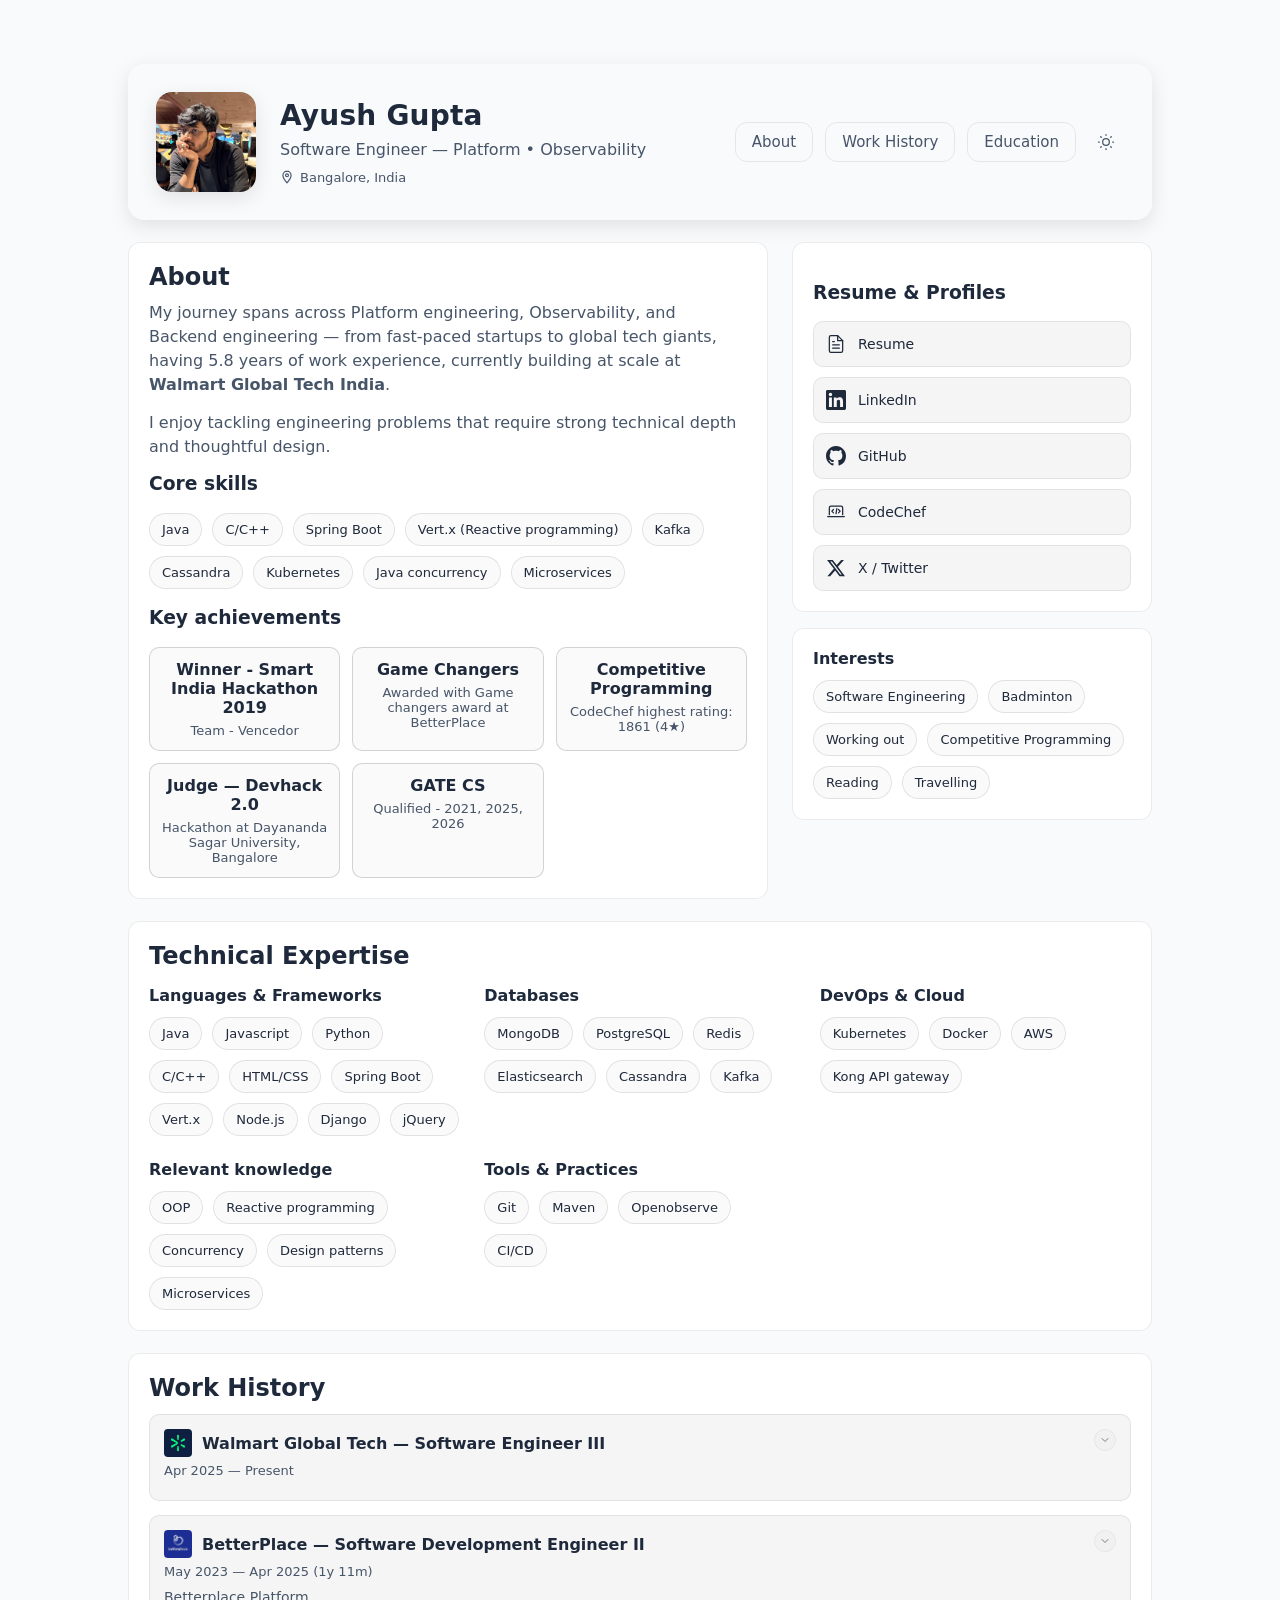
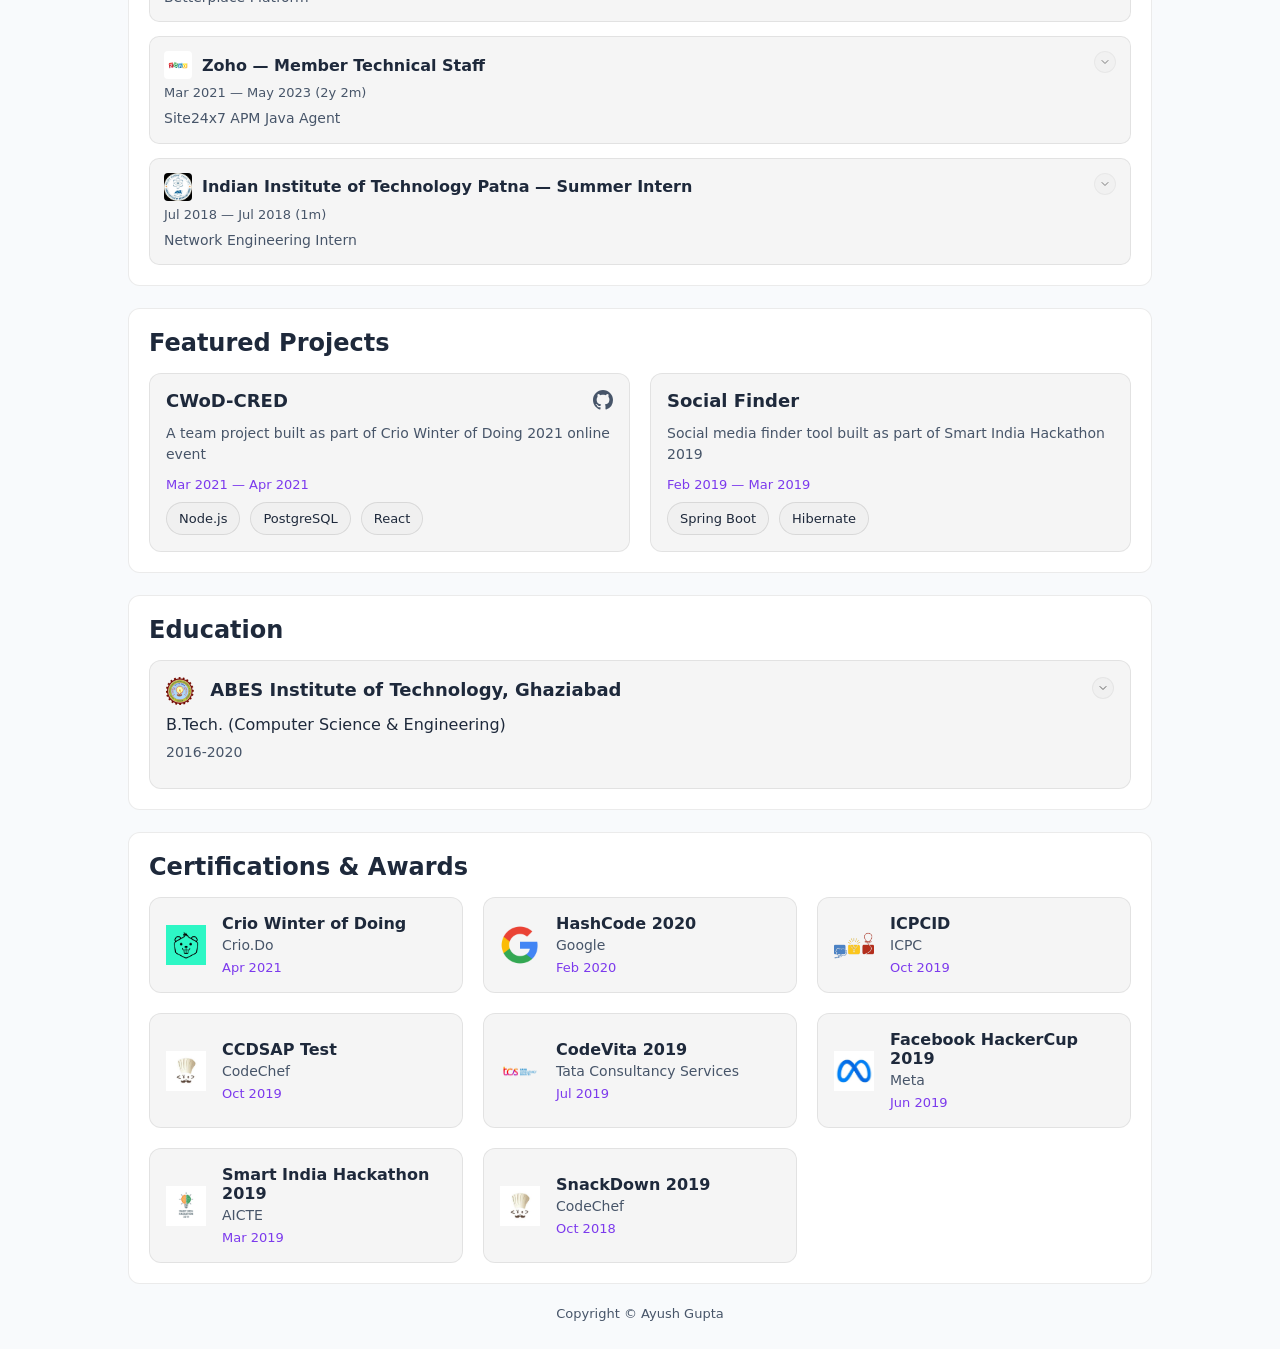
==== commit 08b29df8: "new additions" ====
--- a/index.html
+++ b/index.html
@@ -72,8 +72,8 @@
             <h3>Key achievements</h3>
             <div class="achievements-core">
               <div class="ach-card">
-                <h4>Smart India Hackathon (2019)</h4>
-                <p>Winning team - Vencedor</p>
+                <h4>Winner - Smart India Hackathon 2019</h4>
+                <p>Team - Vencedor</p>
               </div>
 
               <div class="ach-card">
@@ -82,8 +82,18 @@
               </div>
 
               <div class="ach-card">
-                <h4>Competitive coding</h4>
+                <h4>Competitive Programming</h4>
                 <p>CodeChef highest rating: 1861 (4★)</p>
+              </div>
+
+              <div class="ach-card">
+                <h4>Judge — Devhack 2.0</h4>
+                <p>Hackathon at Dayananda Sagar University, Bangalore</p>
+              </div>
+
+              <div class="ach-card">
+                <h4>GATE CS</h4>
+                <p>Qualified - 2021, 2025, 2026</p>
               </div>
             </div>
           </div>
@@ -149,6 +159,18 @@
               </a>
             </div>
           </div>
+          
+          <div class="card sidebar-widget" id="interests">
+            <h3>Interests</h3>
+            <div class="skills" style="margin-top:10px">
+              <div class="skill">Software Engineering</div>
+              <div class="skill">Badminton</div>
+              <div class="skill">Working out</div>
+              <div class="skill">Competitive Programming</div>
+              <div class="skill">Reading</div>
+              <div class="skill">Travelling</div>
+            </div>
+          </div>
         </aside>
       </div>
 
@@ -238,7 +260,7 @@
               BetterPlace — Software Development Engineer II
             </h4>
             <time>May 2023 — Apr 2025 (1y 11m)</time>
-            <div class="small">Part of Platform engineering team</div>
+            <div class="small">Betterplace Platform</div>
             <div class="exp-details">
               <div class="skills" style="margin-bottom:12px">
                 <div class="skill">Java</div>
@@ -273,7 +295,7 @@
               Zoho — Member Technical Staff
             </h4>
             <time>Mar 2021 — May 2023 (2y 2m)</time>
-            <div class="small">Part of Site24x7 Java Agent team</div>
+            <div class="small">Site24x7 APM Java Agent</div>
             <div class="exp-details">
               <div class="skills" style="margin-bottom:12px">
                 <div class="skill">Java</div>
@@ -322,10 +344,24 @@
                 </a>
               </div>
             </div>
-            <p class="project-description">A team project built as part of Crio Winter of Doing online event</p>
+            <p class="project-description">A team project built as part of Crio Winter of Doing 2021 online event</p>
+            <time style="font-size:13px;color:var(--accent);display:block;margin-bottom:10px">Mar 2021 — Apr 2021</time>
             <div class="skills">
               <div class="skill">Node.js</div>
               <div class="skill">PostgreSQL</div>
+              <div class="skill">React</div>
+            </div>
+          </div>
+
+          <div class="project-card">
+            <div class="project-header">
+              <h3>Social Finder</h3>
+            </div>
+            <p class="project-description">Social media finder tool built as part of Smart India Hackathon 2019</p>
+            <time style="font-size:13px;color:var(--accent);display:block;margin-bottom:10px">Feb 2019 — Mar 2019</time>
+            <div class="skills">
+              <div class="skill">Spring Boot</div>
+              <div class="skill">Hibernate</div>
             </div>
           </div>
         </div>
@@ -372,9 +408,31 @@
             <a href="https://crio-assets.s3.ap-south-1.amazonaws.com/certificates/3502ee0dffe4762e/9d753e06293c5365.png"
               target="_blank" style="text-decoration: none; color: inherit; flex: 1;">
               <div class="cert-content">
-                <h3>Crio Winter of Doing 2021</h3>
-                <p>Crio.do</p>
+                <h3>Crio Winter of Doing</h3>
+                <p>Crio.Do</p>
                 <time>Apr 2021</time>
+              </div>
+            </a>
+          </div>
+          <div class="cert-card">
+            <img src="images/google.webp" alt="Google Logo" class="cert-logo">
+            <a href="https://drive.google.com/file/d/1U-JW7iLv7wJFcPzqs6z5whuEDAUbBvcs/view" target="_blank"
+              style="text-decoration: none; color: inherit; flex: 1;">
+              <div class="cert-content">
+                <h3>HashCode 2020</h3>
+                <p>Google</p>
+                <time>Feb 2020</time>
+              </div>
+            </a>
+          </div>
+          <div class="cert-card">
+            <img src="images/icpc-logo.png" alt="ICPC Logo" class="cert-logo" onerror="this.style.display='none'">
+            <a href="https://icpc.global/ICPCID/DOG3WH8YY4VN" target="_blank"
+              style="text-decoration: none; color: inherit; flex: 1;">
+              <div class="cert-content">
+                <h3>ICPCID</h3>
+                <p>ICPC</p>
+                <time>Oct 2019</time>
               </div>
             </a>
           </div>
@@ -383,19 +441,63 @@
             <a href="https://www.codechef.com/certificates/public/0a30ed5" target="_blank"
               style="text-decoration: none; color: inherit; flex: 1;">
               <div class="cert-content">
-                <h3>CCDSAP</h3>
+                <h3>CCDSAP Test</h3>
                 <p>CodeChef</p>
                 <time>Oct 2019</time>
               </div>
             </a>
           </div>
+          <div class="cert-card">
+            <img src="images/tcs.png" alt="TCS Logo" class="cert-logo" onerror="this.style.display='none'">
+            <a href="https://drive.google.com/file/d/1HEgVLtF777tAafnKM7koVRc-DjTw8-4_/view?usp=sharing" target="_blank"
+              style="text-decoration: none; color: inherit; flex: 1;">
+              <div class="cert-content">
+                <h3>CodeVita 2019</h3>
+                <p>Tata Consultancy Services</p>
+                <time>Jul 2019</time>
+              </div>
+            </a>
+          </div>
+          <div class="cert-card">
+            <img src="images/meta.jpg" alt="Meta Logo" class="cert-logo">
+            <a href="https://www.facebook.com/codingcompetitions/hacker-cup/2019/certificate/288335765689263" target="_blank"
+              style="text-decoration: none; color: inherit; flex: 1;">
+              <div class="cert-content">
+                <h3>Facebook HackerCup 2019</h3>
+                <p>Meta</p>
+                <time>Jun 2019</time>
+              </div>
+            </a>
+          </div>
+          <div class="cert-card">
+            <img src="images/sih19.png" alt="SIH19 Logo" class="cert-logo">
+            <a href="https://drive.google.com/file/d/1j8ovtfOPctysAuG2vrYJDhO1GPEPZgbI/view?usp=sharing" target="_blank"
+              style="text-decoration: none; color: inherit; flex: 1;">
+              <div class="cert-content">
+                <h3>Smart India Hackathon 2019</h3>
+                <p>AICTE</p>
+                <time>Mar 2019</time>
+              </div>
+            </a>
+          </div>
+          <div class="cert-card">
+            <img src="images/codechef.jpg" alt="CodeChef Logo" class="cert-logo">
+            <a href="https://www.codechef.com/certificates/public/ea39678" target="_blank"
+              style="text-decoration: none; color: inherit; flex: 1;">
+              <div class="cert-content">
+                <h3>SnackDown 2019</h3>
+                <p>CodeChef</p>
+                <time>Oct 2018</time>
+              </div>
+            </a>
+          </div>
         </div>
       </section>
 
     </main>
 
     <footer>
-      Built with ❤️ by Ayush
+      Copyright © Ayush Gupta
     </footer>
   </div>
 
--- a/css/styles.css
+++ b/css/styles.css
@@ -775,9 +775,10 @@
 }
 
 /* ===== Sidebar ===== */
-.right .card {
+.right {
   position: sticky;
   top: 28px;
+  align-self: start;
 }
 
 .profiles {
@@ -840,7 +841,7 @@
 /* ===== Achievements (centre column) ===== */
 .achievements-core {
   display: grid;
-  grid-template-columns: repeat(3, 1fr);
+  grid-template-columns: repeat(auto-fit, minmax(160px, 1fr));
   gap: 12px;
   margin-top: 14px;
 }
@@ -918,6 +919,98 @@
   background: #fff;
   padding: 2px;
   border-radius: 4px;
+}
+
+/* ===== Sidebar Widgets ===== */
+.sidebar-widget {
+  margin-top: 16px;
+}
+
+.sidebar-widget h3 {
+  margin: 0 0 12px;
+  font-size: 16px;
+}
+
+/* Stats row */
+.stat-row {
+  display: flex;
+  gap: 16px;
+  margin-top: 10px;
+}
+
+.stat-item {
+  flex: 1;
+  display: flex;
+  flex-direction: column;
+  align-items: center;
+  padding: 14px 10px;
+  border-radius: 10px;
+  background: var(--glass);
+  border: 1px solid var(--card-border);
+  transition: all 0.2s ease;
+}
+
+.stat-item:hover {
+  border-color: var(--accent);
+  transform: translateY(-1px);
+}
+
+.stat-number {
+  font-size: 22px;
+  font-weight: 700;
+  color: var(--accent);
+  line-height: 1;
+}
+
+.stat-label {
+  font-size: 12px;
+  color: var(--muted);
+  margin-top: 6px;
+  text-transform: uppercase;
+  letter-spacing: 0.5px;
+}
+
+/* Languages widget */
+.lang-list {
+  display: flex;
+  flex-direction: column;
+  gap: 8px;
+  margin-top: 10px;
+}
+
+.lang-item {
+  display: flex;
+  justify-content: space-between;
+  align-items: center;
+  padding: 10px 14px;
+  border-radius: 10px;
+  background: var(--glass);
+  border: 1px solid var(--card-border);
+  transition: all 0.2s ease;
+}
+
+.lang-item:hover {
+  border-color: var(--accent);
+}
+
+.lang-name {
+  font-size: 14px;
+  font-weight: 500;
+  color: var(--text);
+}
+
+.lang-proficiency {
+  font-size: 12px;
+  color: var(--accent);
+  padding: 3px 10px;
+  border-radius: 999px;
+  background: rgba(124, 58, 237, 0.1);
+  border: 1px solid rgba(124, 58, 237, 0.2);
+}
+
+:root[data-theme="light"] .lang-proficiency {
+  background: rgba(124, 58, 237, 0.08);
+  border-color: rgba(124, 58, 237, 0.15);
 }
 
 /* ===== Footer ===== */
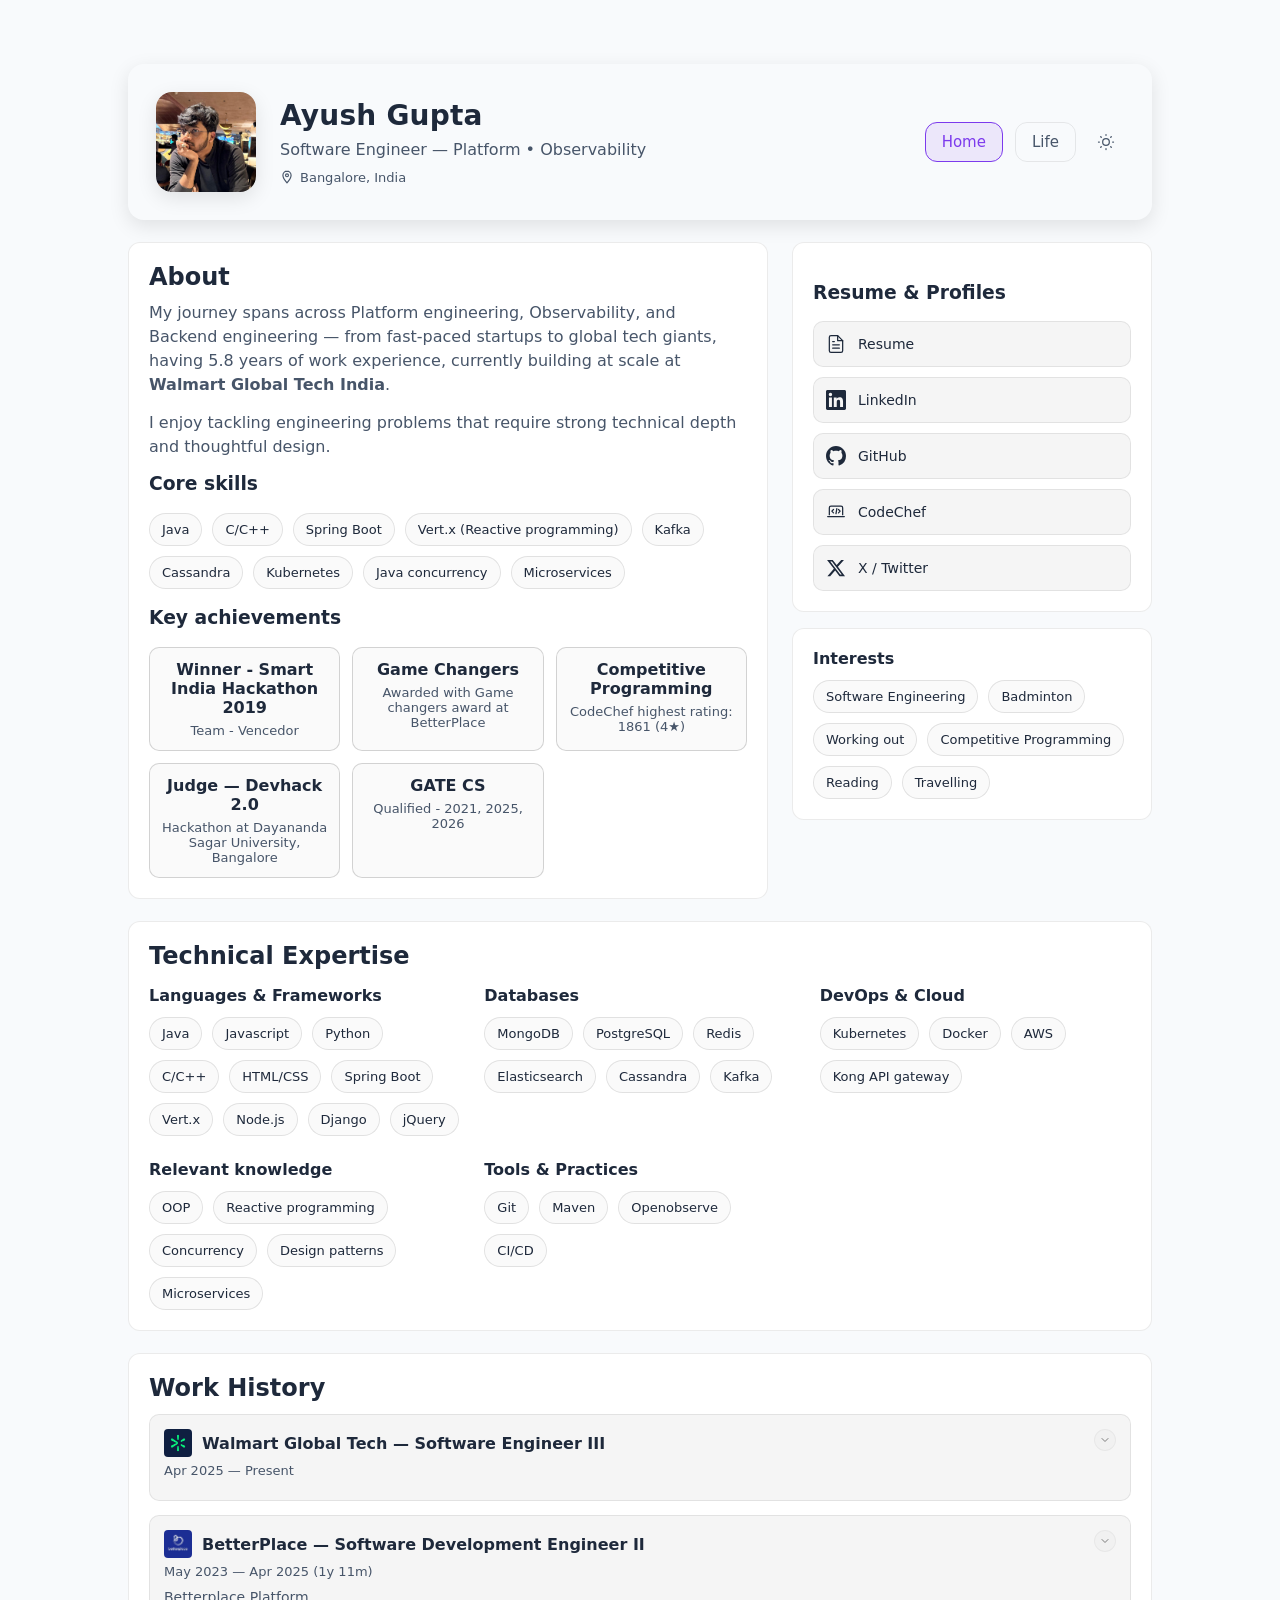
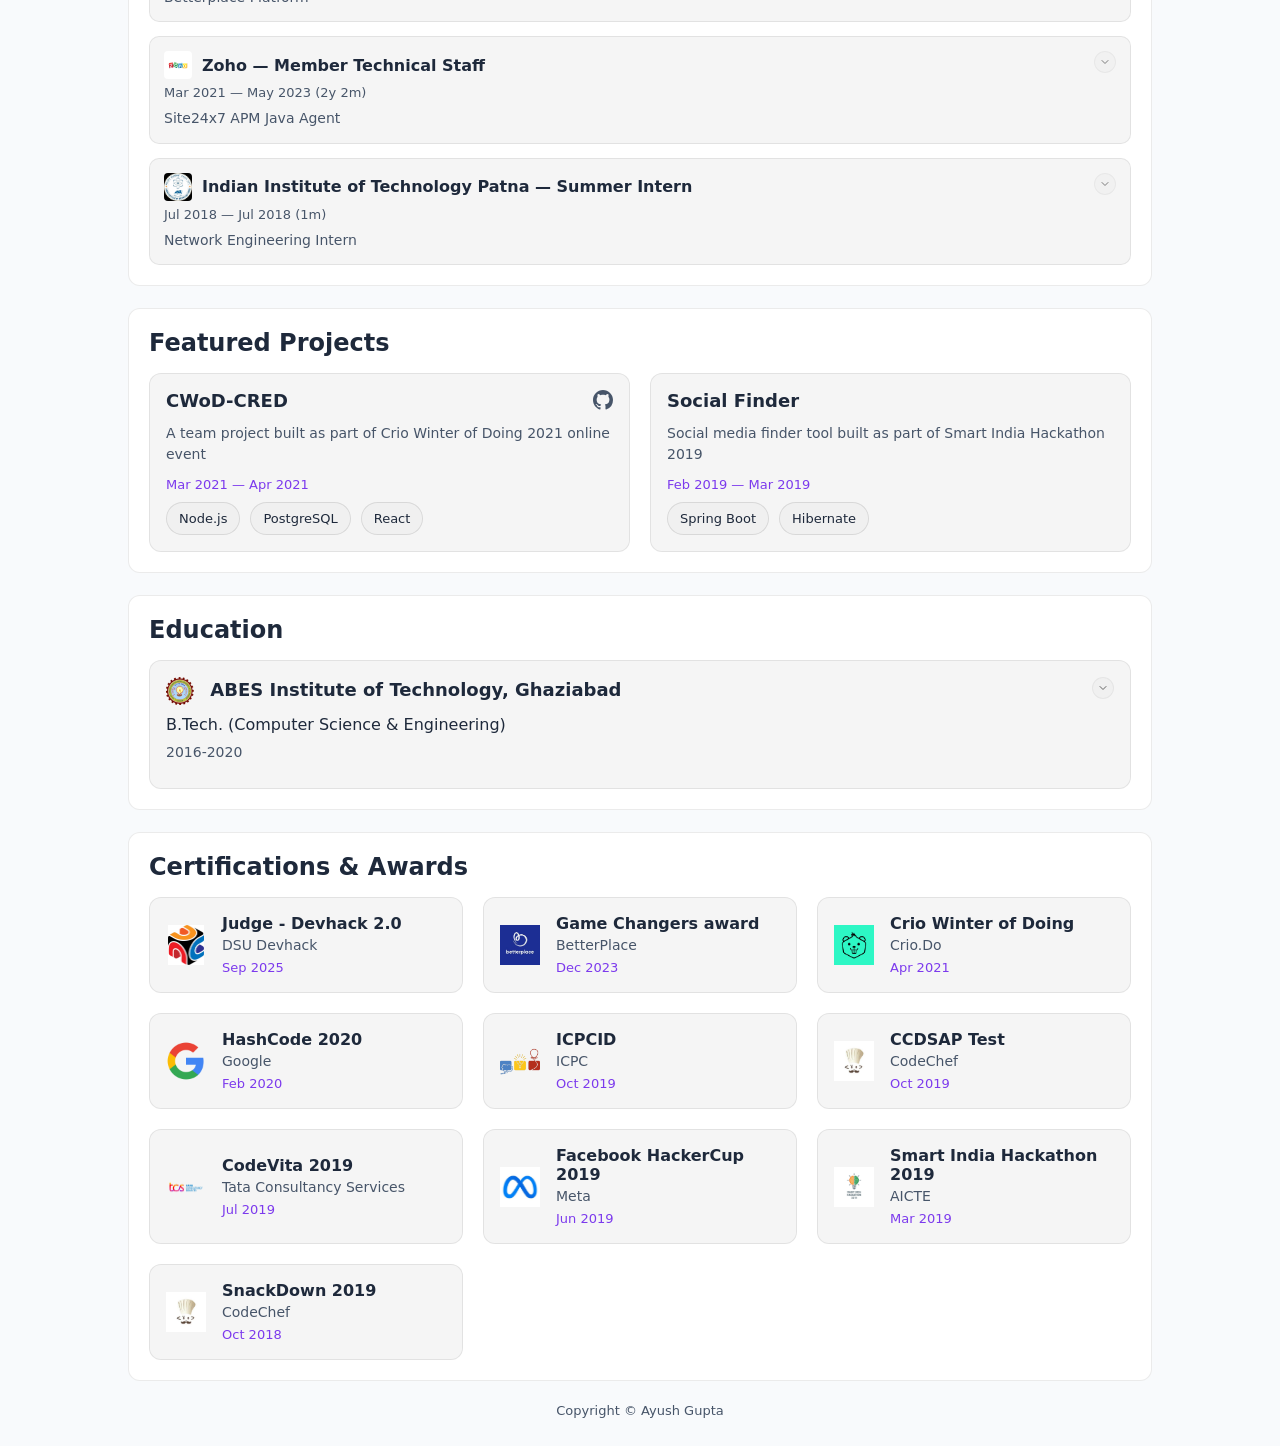
==== commit 0ba1969b: "Add personal page" ====
--- a/index.html
+++ b/index.html
@@ -29,9 +29,11 @@
       </div>
 
       <nav>
-        <a class="chip" href="#about">About</a>
+        <a class="chip active" href="index.html">Home</a>
+        <a class="chip" href="life.html">Life</a>
+        <!-- <a class="chip" href="#about">About</a>
         <a class="chip" href="#timeline">Work History</a>
-        <a class="chip" href="#education">Education</a>
+        <a class="chip" href="#education">Education</a> -->
         <button class="chip theme-toggle" aria-label="Toggle theme">
           <svg class="theme-icon" viewBox="0 0 24 24" fill="none" xmlns="http://www.w3.org/2000/svg">
             <path class="sun"
@@ -404,6 +406,28 @@
         <h2>Certifications & Awards</h2>
         <div class="cert-grid">
           <div class="cert-card">
+            <img src="images/devhack.jpeg" alt="Devhack Logo" class="cert-logo">
+            <a href="https://www.linkedin.com/feed/update/urn:li:activity:7372949598501462016"
+              target="_blank" style="text-decoration: none; color: inherit; flex: 1;">
+              <div class="cert-content">
+                <h3>Judge - Devhack 2.0</h3>
+                <p>DSU Devhack</p>
+                <time>Sep 2025</time>
+              </div>
+            </a>
+          </div>
+          <div class="cert-card">
+            <img src="images/betterplace.jpg" alt="BetterPlace Logo" class="cert-logo">
+            <a href="https://drive.google.com/file/d/16kM3_H3aywbzvxvnZhV2Md1kIqKtFr-D/view?usp=sharing"
+              target="_blank" style="text-decoration: none; color: inherit; flex: 1;">
+              <div class="cert-content">
+                <h3>Game Changers award</h3>
+                <p>BetterPlace</p>
+                <time>Dec 2023</time>
+              </div>
+            </a>
+          </div>
+          <div class="cert-card">
             <img src="images/crio.png" alt="Crio.do Logo" class="cert-logo">
             <a href="https://crio-assets.s3.ap-south-1.amazonaws.com/certificates/3502ee0dffe4762e/9d753e06293c5365.png"
               target="_blank" style="text-decoration: none; color: inherit; flex: 1;">
--- a/css/styles.css
+++ b/css/styles.css
@@ -1013,6 +1013,172 @@
   border-color: rgba(124, 58, 237, 0.15);
 }
 
+/* ===== Active Nav Chip ===== */
+.chip.active {
+  border-color: var(--accent);
+  color: var(--accent);
+  background: rgba(124, 58, 237, 0.1);
+  font-weight: 500;
+}
+
+/* ===== Photo Grid ===== */
+.photo-grid {
+  display: grid;
+  grid-template-columns: repeat(auto-fill, minmax(220px, 1fr));
+  gap: 14px;
+  margin-top: 16px;
+}
+
+.photo-item {
+  position: relative;
+  border-radius: 12px;
+  overflow: hidden;
+  aspect-ratio: 1;
+  cursor: pointer;
+  border: 1px solid var(--card-border);
+  transition: all 0.3s ease;
+}
+
+.photo-item:hover {
+  transform: translateY(-3px);
+  box-shadow: var(--shadow);
+  border-color: var(--accent);
+}
+
+.photo-item img {
+  width: 100%;
+  height: 100%;
+  object-fit: cover;
+  display: block;
+  transition: transform 0.4s ease;
+}
+
+.photo-item:hover img {
+  transform: scale(1.06);
+}
+
+.photo-overlay {
+  position: absolute;
+  inset: 0;
+  background: linear-gradient(0deg, rgba(0, 0, 0, 0.7) 0%, transparent 50%);
+  display: flex;
+  align-items: flex-end;
+  padding: 14px;
+  opacity: 0;
+  transition: opacity 0.3s ease;
+}
+
+.photo-item:hover .photo-overlay {
+  opacity: 1;
+}
+
+.photo-caption {
+  color: #fff;
+  font-size: 13px;
+  font-weight: 500;
+  text-shadow: 0 1px 4px rgba(0, 0, 0, 0.4);
+}
+
+/* Empty state for missing images */
+.photo-item img[src=""],
+.photo-item img:not([src]) {
+  background: var(--glass);
+}
+
+/* ===== Filter Bar ===== */
+.filter-bar {
+  display: flex;
+  gap: 8px;
+  margin-top: 14px;
+  overflow-x: auto;
+  padding-bottom: 4px;
+  -webkit-overflow-scrolling: touch;
+}
+
+.filter-pill {
+  padding: 8px 18px;
+  border-radius: 999px;
+  border: 1px solid var(--card-border);
+  background: transparent;
+  color: var(--muted);
+  font-size: 14px;
+  cursor: pointer;
+  white-space: nowrap;
+  transition: all 0.2s ease;
+  font-family: inherit;
+}
+
+.filter-pill:hover {
+  border-color: var(--accent);
+  color: var(--accent);
+  background: var(--glass);
+}
+
+.filter-pill.active {
+  background: var(--accent);
+  color: #fff;
+  border-color: var(--accent);
+}
+
+/* ===== Currently Widget ===== */
+.currently-list {
+  display: flex;
+  flex-direction: column;
+  gap: 10px;
+  margin-top: 10px;
+}
+
+.currently-item {
+  display: flex;
+  align-items: center;
+  gap: 12px;
+  padding: 10px 14px;
+  border-radius: 10px;
+  background: var(--glass);
+  border: 1px solid var(--card-border);
+  transition: all 0.2s ease;
+}
+
+.currently-item:hover {
+  border-color: var(--accent);
+}
+
+.currently-icon {
+  font-size: 20px;
+  flex-shrink: 0;
+}
+
+.currently-info {
+  display: flex;
+  flex-direction: column;
+  gap: 2px;
+}
+
+.currently-label {
+  font-size: 11px;
+  color: var(--muted);
+  text-transform: uppercase;
+  letter-spacing: 0.5px;
+}
+
+.currently-value {
+  font-size: 14px;
+  font-weight: 500;
+  color: var(--text);
+}
+
+/* ===== Animations ===== */
+@keyframes fadeSlideIn {
+  from {
+    opacity: 0;
+    transform: translateY(16px);
+  }
+  to {
+    opacity: 1;
+    transform: translateY(0);
+  }
+}
+
 /* ===== Footer ===== */
 footer {
   text-align: center;
@@ -1035,6 +1201,12 @@
   }
   .title h1 {
     font-size: 20px;
+  }
+  nav {
+    flex-wrap: wrap;
+  }
+  .photo-grid {
+    grid-template-columns: repeat(auto-fill, minmax(180px, 1fr));
   }
 }
 
@@ -1068,4 +1240,12 @@
   .title h1 {
     font-size: 18px;
   }
-}
+  .photo-grid {
+    grid-template-columns: repeat(2, 1fr);
+    gap: 8px;
+  }
+  header {
+    flex-direction: column;
+    align-items: flex-start;
+  }
+}
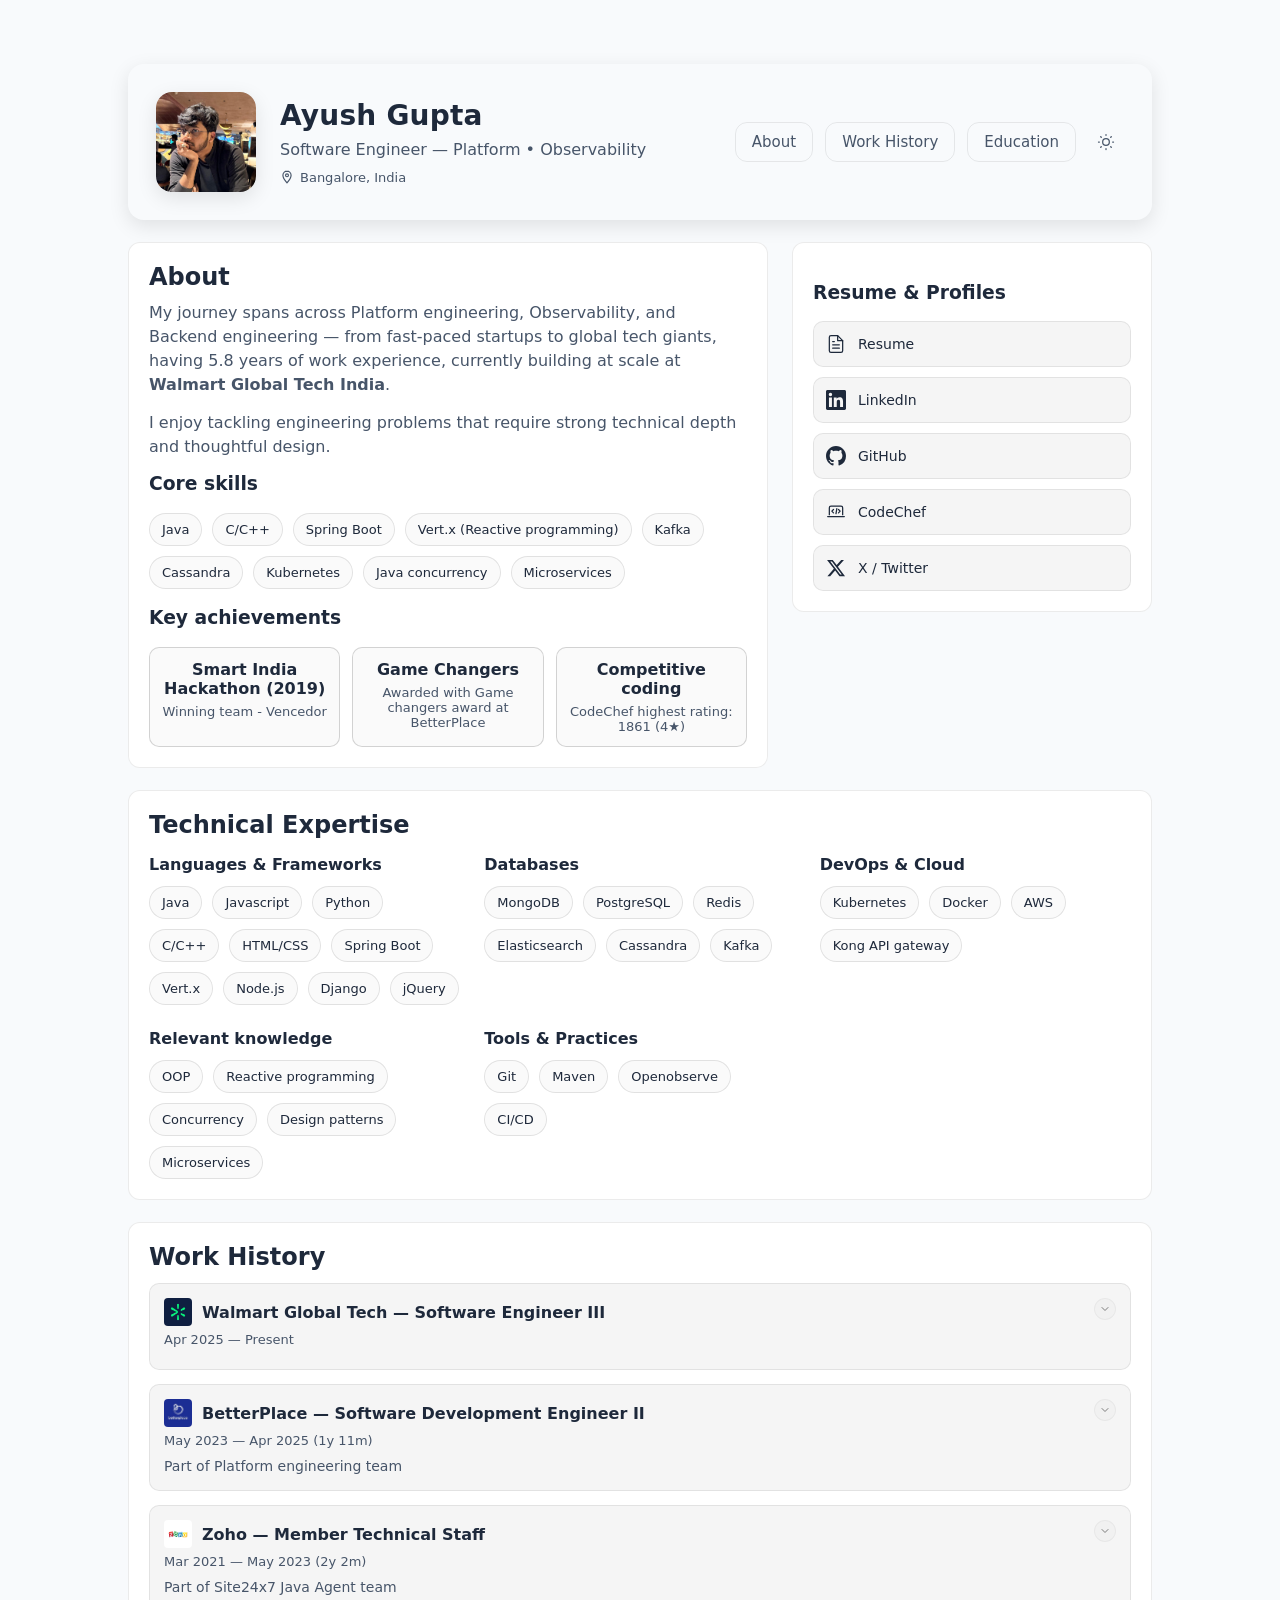
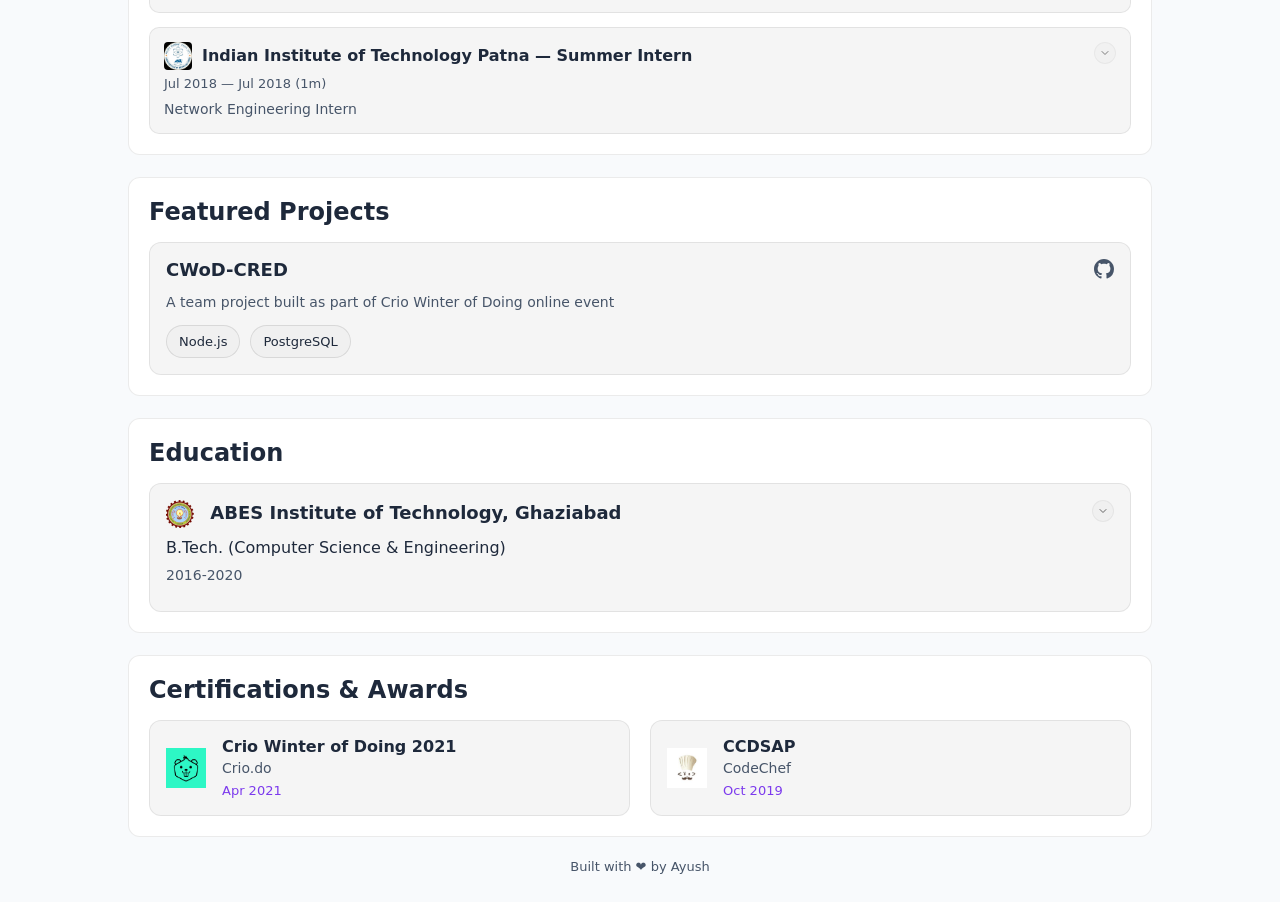
==== commit 8769b528: "Update resume" ====
--- a/index.html
+++ b/index.html
@@ -29,11 +29,9 @@
       </div>
 
       <nav>
-        <a class="chip active" href="index.html">Home</a>
-        <a class="chip" href="life.html">Life</a>
-        <!-- <a class="chip" href="#about">About</a>
+        <a class="chip" href="#about">About</a>
         <a class="chip" href="#timeline">Work History</a>
-        <a class="chip" href="#education">Education</a> -->
+        <a class="chip" href="#education">Education</a>
         <button class="chip theme-toggle" aria-label="Toggle theme">
           <svg class="theme-icon" viewBox="0 0 24 24" fill="none" xmlns="http://www.w3.org/2000/svg">
             <path class="sun"
@@ -74,8 +72,8 @@
             <h3>Key achievements</h3>
             <div class="achievements-core">
               <div class="ach-card">
-                <h4>Winner - Smart India Hackathon 2019</h4>
-                <p>Team - Vencedor</p>
+                <h4>Smart India Hackathon (2019)</h4>
+                <p>Winning team - Vencedor</p>
               </div>
 
               <div class="ach-card">
@@ -84,18 +82,8 @@
               </div>
 
               <div class="ach-card">
-                <h4>Competitive Programming</h4>
+                <h4>Competitive coding</h4>
                 <p>CodeChef highest rating: 1861 (4★)</p>
-              </div>
-
-              <div class="ach-card">
-                <h4>Judge — Devhack 2.0</h4>
-                <p>Hackathon at Dayananda Sagar University, Bangalore</p>
-              </div>
-
-              <div class="ach-card">
-                <h4>GATE CS</h4>
-                <p>Qualified - 2021, 2025, 2026</p>
               </div>
             </div>
           </div>
@@ -106,7 +94,7 @@
           <div class="card">
             <h3>Resume & Profiles</h3>
             <div class="profiles" style="margin-top:10px">
-              <a class="profile-link" href="https://bit.ly/resume-ayush-2025" target="_blank">
+              <a class="profile-link" href="https://bit.ly/resume-ayush-0426" target="_blank">
                 <svg viewBox="0 0 24 24" fill="none" xmlns="http://www.w3.org/2000/svg">
                   <path
                     d="M14 2H6C4.89543 2 4 2.89543 4 4V20C4 21.1046 4.89543 22 6 22H18C19.1046 22 20 21.1046 20 20V8L14 2Z"
@@ -161,18 +149,6 @@
               </a>
             </div>
           </div>
-          
-          <div class="card sidebar-widget" id="interests">
-            <h3>Interests</h3>
-            <div class="skills" style="margin-top:10px">
-              <div class="skill">Software Engineering</div>
-              <div class="skill">Badminton</div>
-              <div class="skill">Working out</div>
-              <div class="skill">Competitive Programming</div>
-              <div class="skill">Reading</div>
-              <div class="skill">Travelling</div>
-            </div>
-          </div>
         </aside>
       </div>
 
@@ -262,7 +238,7 @@
               BetterPlace — Software Development Engineer II
             </h4>
             <time>May 2023 — Apr 2025 (1y 11m)</time>
-            <div class="small">Betterplace Platform</div>
+            <div class="small">Part of Platform engineering team</div>
             <div class="exp-details">
               <div class="skills" style="margin-bottom:12px">
                 <div class="skill">Java</div>
@@ -297,7 +273,7 @@
               Zoho — Member Technical Staff
             </h4>
             <time>Mar 2021 — May 2023 (2y 2m)</time>
-            <div class="small">Site24x7 APM Java Agent</div>
+            <div class="small">Part of Site24x7 Java Agent team</div>
             <div class="exp-details">
               <div class="skills" style="margin-bottom:12px">
                 <div class="skill">Java</div>
@@ -346,24 +322,10 @@
                 </a>
               </div>
             </div>
-            <p class="project-description">A team project built as part of Crio Winter of Doing 2021 online event</p>
-            <time style="font-size:13px;color:var(--accent);display:block;margin-bottom:10px">Mar 2021 — Apr 2021</time>
+            <p class="project-description">A team project built as part of Crio Winter of Doing online event</p>
             <div class="skills">
               <div class="skill">Node.js</div>
               <div class="skill">PostgreSQL</div>
-              <div class="skill">React</div>
-            </div>
-          </div>
-
-          <div class="project-card">
-            <div class="project-header">
-              <h3>Social Finder</h3>
-            </div>
-            <p class="project-description">Social media finder tool built as part of Smart India Hackathon 2019</p>
-            <time style="font-size:13px;color:var(--accent);display:block;margin-bottom:10px">Feb 2019 — Mar 2019</time>
-            <div class="skills">
-              <div class="skill">Spring Boot</div>
-              <div class="skill">Hibernate</div>
             </div>
           </div>
         </div>
@@ -406,57 +368,13 @@
         <h2>Certifications & Awards</h2>
         <div class="cert-grid">
           <div class="cert-card">
-            <img src="images/devhack.jpeg" alt="Devhack Logo" class="cert-logo">
-            <a href="https://www.linkedin.com/feed/update/urn:li:activity:7372949598501462016"
-              target="_blank" style="text-decoration: none; color: inherit; flex: 1;">
-              <div class="cert-content">
-                <h3>Judge - Devhack 2.0</h3>
-                <p>DSU Devhack</p>
-                <time>Sep 2025</time>
-              </div>
-            </a>
-          </div>
-          <div class="cert-card">
-            <img src="images/betterplace.jpg" alt="BetterPlace Logo" class="cert-logo">
-            <a href="https://drive.google.com/file/d/16kM3_H3aywbzvxvnZhV2Md1kIqKtFr-D/view?usp=sharing"
-              target="_blank" style="text-decoration: none; color: inherit; flex: 1;">
-              <div class="cert-content">
-                <h3>Game Changers award</h3>
-                <p>BetterPlace</p>
-                <time>Dec 2023</time>
-              </div>
-            </a>
-          </div>
-          <div class="cert-card">
             <img src="images/crio.png" alt="Crio.do Logo" class="cert-logo">
             <a href="https://crio-assets.s3.ap-south-1.amazonaws.com/certificates/3502ee0dffe4762e/9d753e06293c5365.png"
               target="_blank" style="text-decoration: none; color: inherit; flex: 1;">
               <div class="cert-content">
-                <h3>Crio Winter of Doing</h3>
-                <p>Crio.Do</p>
+                <h3>Crio Winter of Doing 2021</h3>
+                <p>Crio.do</p>
                 <time>Apr 2021</time>
-              </div>
-            </a>
-          </div>
-          <div class="cert-card">
-            <img src="images/google.webp" alt="Google Logo" class="cert-logo">
-            <a href="https://drive.google.com/file/d/1U-JW7iLv7wJFcPzqs6z5whuEDAUbBvcs/view" target="_blank"
-              style="text-decoration: none; color: inherit; flex: 1;">
-              <div class="cert-content">
-                <h3>HashCode 2020</h3>
-                <p>Google</p>
-                <time>Feb 2020</time>
-              </div>
-            </a>
-          </div>
-          <div class="cert-card">
-            <img src="images/icpc-logo.png" alt="ICPC Logo" class="cert-logo" onerror="this.style.display='none'">
-            <a href="https://icpc.global/ICPCID/DOG3WH8YY4VN" target="_blank"
-              style="text-decoration: none; color: inherit; flex: 1;">
-              <div class="cert-content">
-                <h3>ICPCID</h3>
-                <p>ICPC</p>
-                <time>Oct 2019</time>
               </div>
             </a>
           </div>
@@ -465,63 +383,19 @@
             <a href="https://www.codechef.com/certificates/public/0a30ed5" target="_blank"
               style="text-decoration: none; color: inherit; flex: 1;">
               <div class="cert-content">
-                <h3>CCDSAP Test</h3>
+                <h3>CCDSAP</h3>
                 <p>CodeChef</p>
                 <time>Oct 2019</time>
               </div>
             </a>
           </div>
-          <div class="cert-card">
-            <img src="images/tcs.png" alt="TCS Logo" class="cert-logo" onerror="this.style.display='none'">
-            <a href="https://drive.google.com/file/d/1HEgVLtF777tAafnKM7koVRc-DjTw8-4_/view?usp=sharing" target="_blank"
-              style="text-decoration: none; color: inherit; flex: 1;">
-              <div class="cert-content">
-                <h3>CodeVita 2019</h3>
-                <p>Tata Consultancy Services</p>
-                <time>Jul 2019</time>
-              </div>
-            </a>
-          </div>
-          <div class="cert-card">
-            <img src="images/meta.jpg" alt="Meta Logo" class="cert-logo">
-            <a href="https://www.facebook.com/codingcompetitions/hacker-cup/2019/certificate/288335765689263" target="_blank"
-              style="text-decoration: none; color: inherit; flex: 1;">
-              <div class="cert-content">
-                <h3>Facebook HackerCup 2019</h3>
-                <p>Meta</p>
-                <time>Jun 2019</time>
-              </div>
-            </a>
-          </div>
-          <div class="cert-card">
-            <img src="images/sih19.png" alt="SIH19 Logo" class="cert-logo">
-            <a href="https://drive.google.com/file/d/1j8ovtfOPctysAuG2vrYJDhO1GPEPZgbI/view?usp=sharing" target="_blank"
-              style="text-decoration: none; color: inherit; flex: 1;">
-              <div class="cert-content">
-                <h3>Smart India Hackathon 2019</h3>
-                <p>AICTE</p>
-                <time>Mar 2019</time>
-              </div>
-            </a>
-          </div>
-          <div class="cert-card">
-            <img src="images/codechef.jpg" alt="CodeChef Logo" class="cert-logo">
-            <a href="https://www.codechef.com/certificates/public/ea39678" target="_blank"
-              style="text-decoration: none; color: inherit; flex: 1;">
-              <div class="cert-content">
-                <h3>SnackDown 2019</h3>
-                <p>CodeChef</p>
-                <time>Oct 2018</time>
-              </div>
-            </a>
-          </div>
         </div>
       </section>
 
     </main>
 
     <footer>
-      Copyright © Ayush Gupta
+      Built with ❤️ by Ayush
     </footer>
   </div>
 
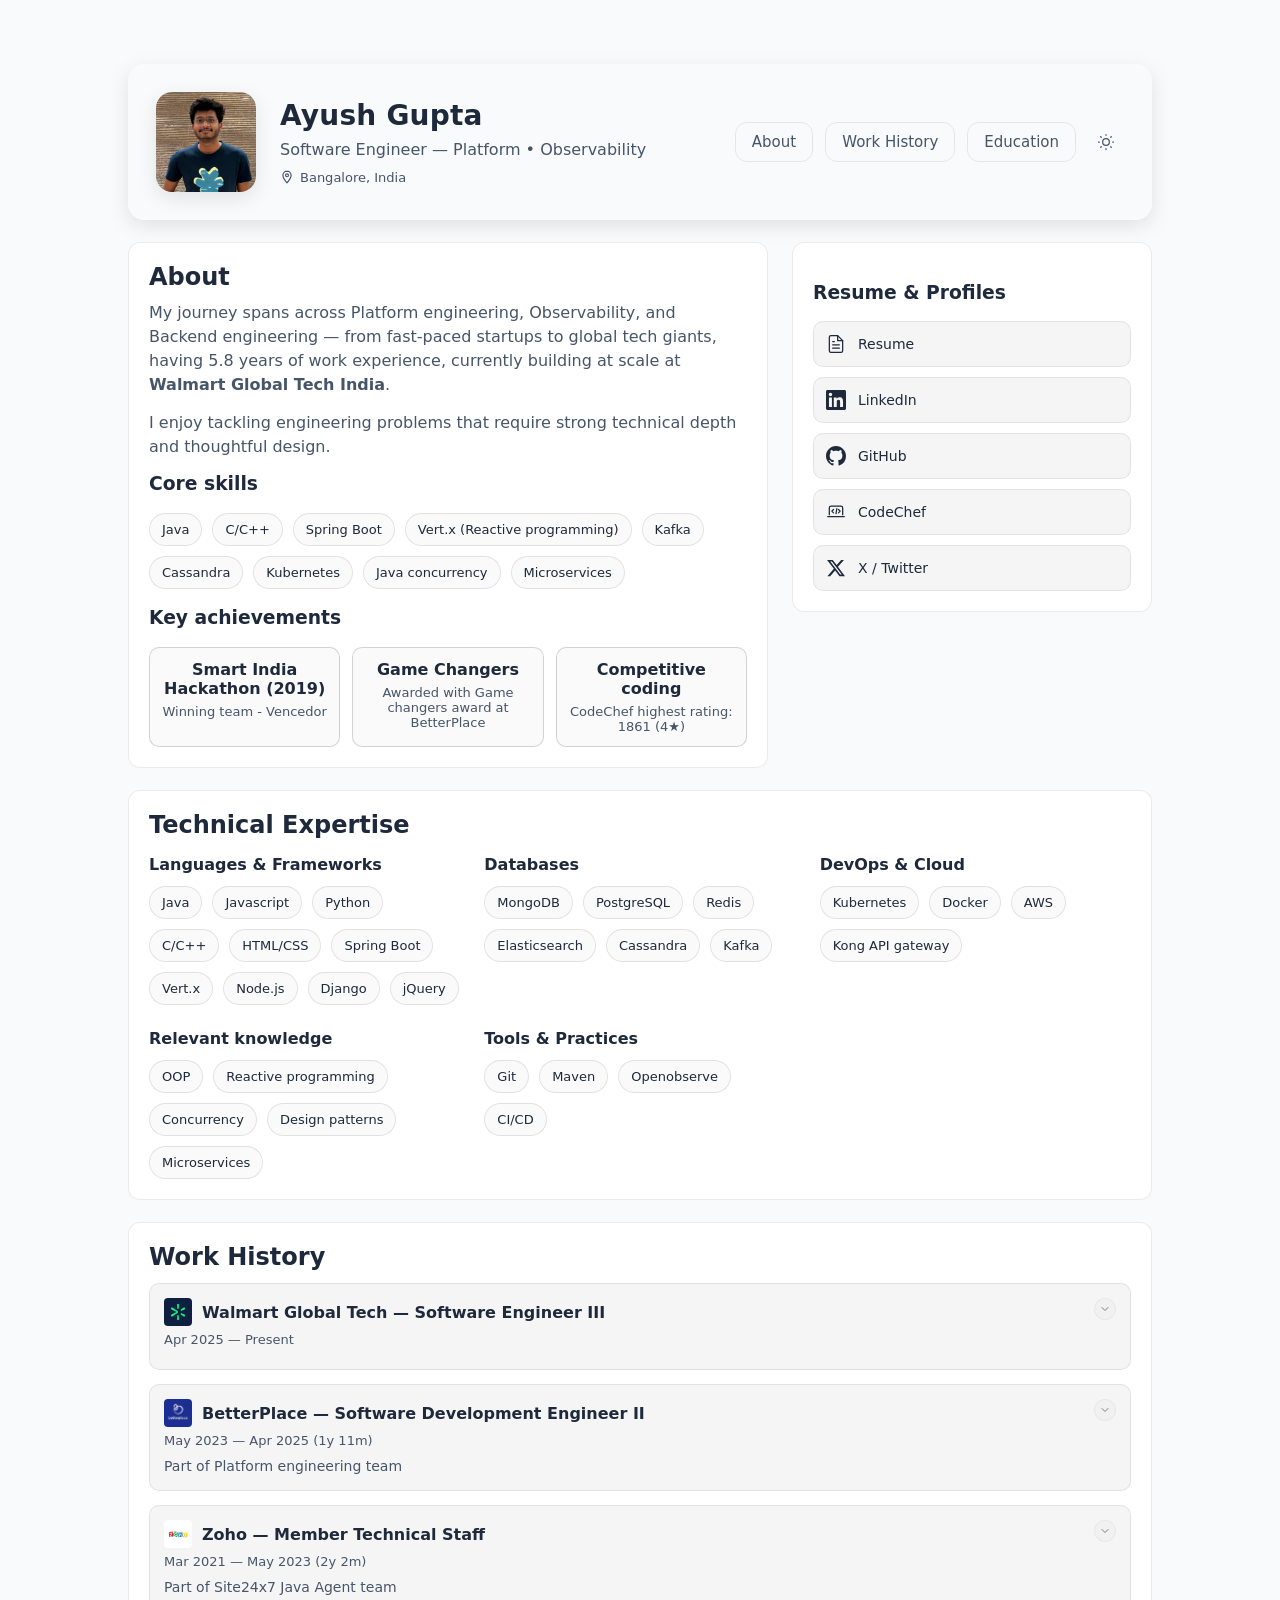
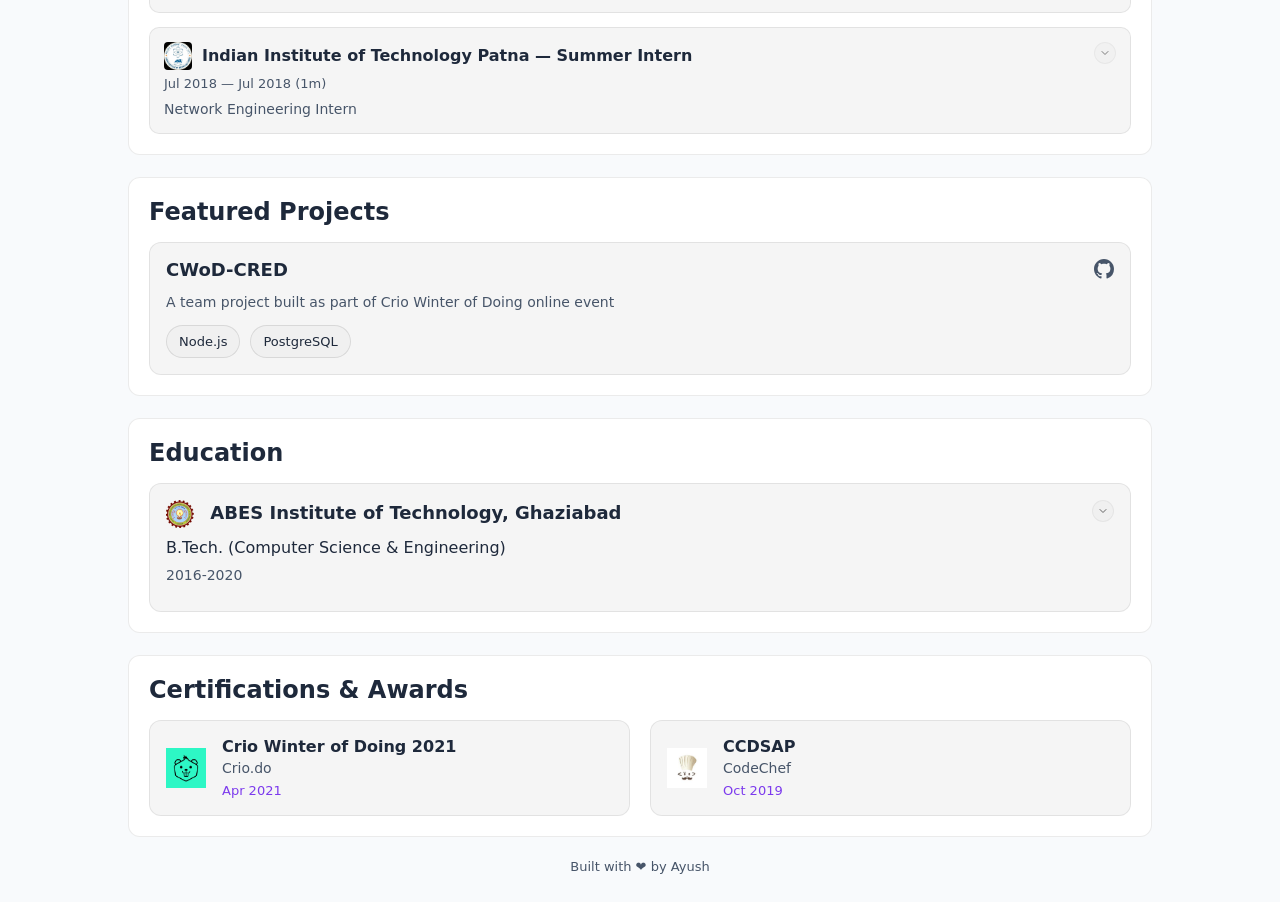
==== commit 7f7eaa45: "update resume" ====
--- a/index.html
+++ b/index.html
@@ -94,7 +94,7 @@
           <div class="card">
             <h3>Resume & Profiles</h3>
             <div class="profiles" style="margin-top:10px">
-              <a class="profile-link" href="https://bit.ly/resume-ayush-0426" target="_blank">
+              <a class="profile-link" href="https://drive.google.com/file/d/1AQXdxB3N8j4nMdQiHlvQreWjLrRX6UuY/view" target="_blank">
                 <svg viewBox="0 0 24 24" fill="none" xmlns="http://www.w3.org/2000/svg">
                   <path
                     d="M14 2H6C4.89543 2 4 2.89543 4 4V20C4 21.1046 4.89543 22 6 22H18C19.1046 22 20 21.1046 20 20V8L14 2Z"
